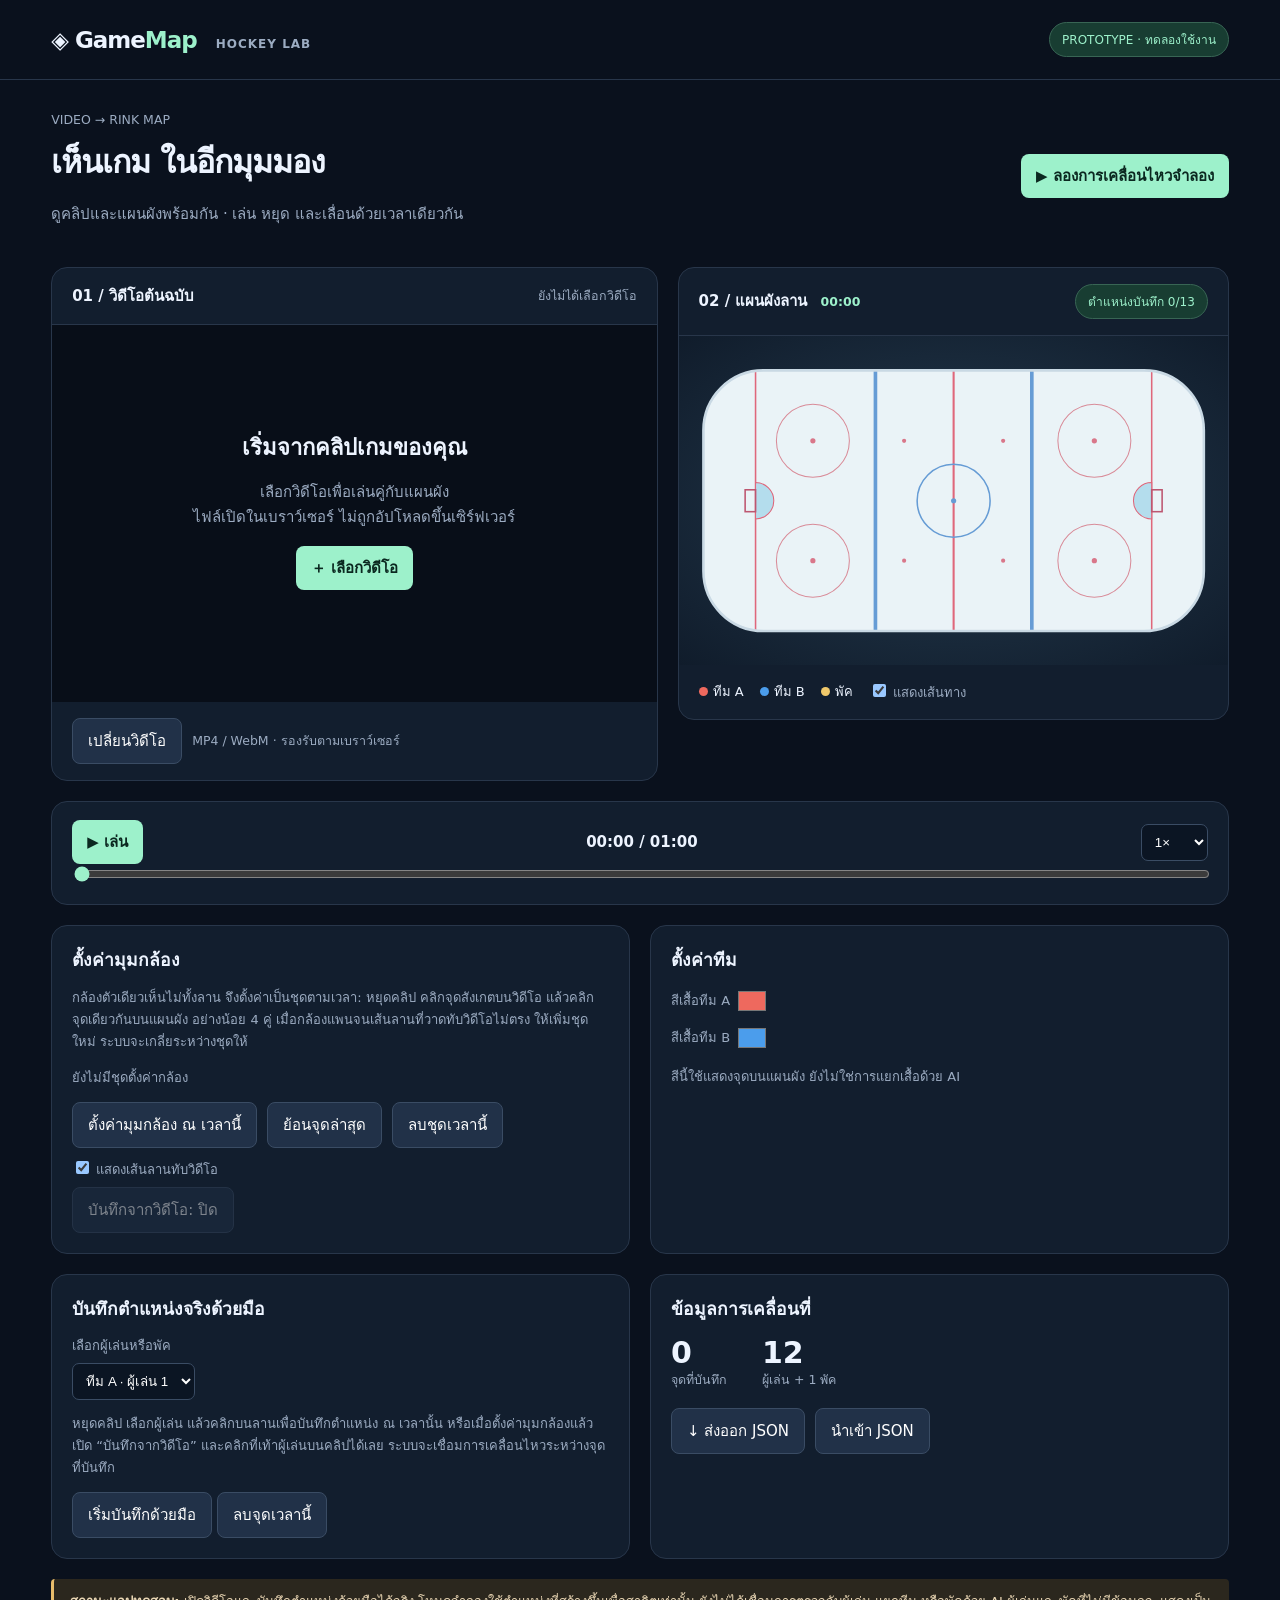
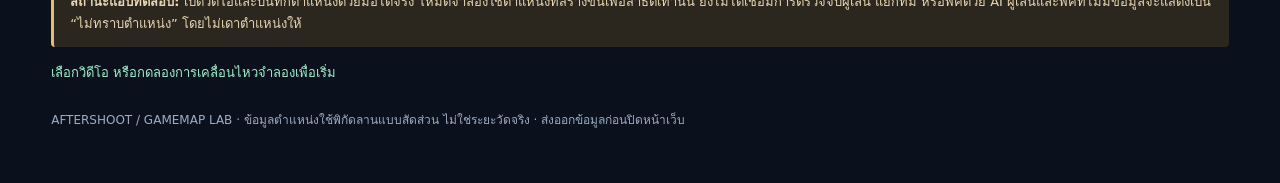
==== gamemap/index.html @ 193efa45 "GameMap: time-based camera calibration and tagging from video One camera never covers the whole rink" ====
<!doctype html>
<html lang="th"><meta charset="utf-8"><meta name="viewport" content="width=device-width,initial-scale=1"><title>GameMap · Hockey tracking lab</title>
<style>
:root{color-scheme:dark;--bg:#0a111d;--panel:#121e2e;--line:#28364a;--muted:#9cacc2;--accent:#9df1cb}*{box-sizing:border-box}body{margin:0;background:var(--bg);color:#edf4ff;font:15px system-ui,sans-serif}header{padding:22px 4%;border-bottom:1px solid var(--line);display:flex;justify-content:space-between;align-items:center}.brand{font-size:23px;font-weight:800;letter-spacing:-1px}.brand b{color:var(--accent)}small,.muted{color:var(--muted)}main{max-width:1550px;margin:auto;padding:30px 4%}h1{font-size:32px;letter-spacing:-1px;margin:8px 0}p{line-height:1.7}.intro{display:flex;justify-content:space-between;gap:24px;align-items:center;margin-bottom:24px}.pill{border:1px solid #386554;background:#183d32;color:var(--accent);padding:7px 12px;border-radius:30px;font-size:12px}.grid{display:grid;grid-template-columns:1.1fr 1fr;gap:20px}.card{background:var(--panel);border:1px solid var(--line);border-radius:16px;overflow:hidden}.head{padding:16px 20px;display:flex;justify-content:space-between;align-items:center;border-bottom:1px solid var(--line)}.stage{aspect-ratio:16/10;position:relative;display:flex;align-items:center;justify-content:center;background:#080e18}.empty{text-align:center;padding:30px}.empty strong{font-size:22px;display:block;margin-bottom:10px}video{width:100%;height:100%;object-fit:contain;display:none}button,.button{display:inline-block;background:#213148;border:1px solid #3a4c64;border-radius:8px;padding:10px 15px;color:white;font:inherit;cursor:pointer}button:hover,.button:hover{filter:brightness(1.15)}button.primary,.primary{background:var(--accent);color:#0b2820;border:0;font-weight:700}button:disabled{opacity:.45;cursor:not-allowed}.tools{padding:16px 20px;display:flex;gap:10px;flex-wrap:wrap;align-items:center}input[type=range]{width:100%;accent-color:var(--accent)}.transport{padding:18px 20px}.row{display:flex;align-items:center;gap:12px;justify-content:space-between}.rinkwrap{padding:24px 14px;background:radial-gradient(ellipse,#253c50,#101c2b)}svg{width:100%;display:block;touch-action:none}.dot{cursor:grab}.dot.selected{filter:drop-shadow(0 0 5px #fff)}.legend{display:flex;gap:16px;flex-wrap:wrap;font-size:13px}.legend i{display:inline-block;width:9px;height:9px;border-radius:50%;margin-right:5px}.lower{display:grid;grid-template-columns:1fr 1fr;gap:20px;margin-top:20px}.box{padding:20px}.box h3{margin:0 0 12px}label{display:block;color:var(--muted);font-size:13px;margin-bottom:7px}select,input[type=text],input[type=number]{background:#0b1523;border:1px solid #3a4c64;color:white;padding:9px;border-radius:7px;max-width:100%}input[type=color]{vertical-align:middle;width:36px;height:30px;border:0;background:none}.notice{padding:12px 16px;border-left:3px solid #e8bc6b;background:#2b271e;color:#e8d5b3;font-size:13px;line-height:1.7;margin-top:20px;border-radius:4px}#status{min-height:24px;color:var(--accent);margin-top:15px;font-size:13px}.metric{font-size:30px;font-weight:700}.meta{display:flex;gap:35px}.file{display:none}footer{padding:24px 0;color:var(--muted);font-size:12px}@media(max-width:950px){.grid,.lower{grid-template-columns:1fr}.intro{display:block}header{gap:15px}.stage{aspect-ratio:16/9}}

.video-clock{position:absolute;left:12px;top:12px;z-index:2;background:#07101dda;border:1px solid #43566c;padding:5px 10px;border-radius:7px;font-variant-numeric:tabular-nums;pointer-events:none;display:none}
#map-clock{font-variant-numeric:tabular-nums;margin-left:8px;color:#9df1cb}
#overlay{position:absolute;inset:0;width:100%;height:100%;z-index:1;pointer-events:none}#overlay.active{pointer-events:auto;cursor:crosshair}
.kf-list{display:flex;flex-wrap:wrap;gap:6px;font-size:13px;color:var(--muted)}.chip{padding:5px 10px;font-size:12px;border-radius:20px}.chip.on{border-color:var(--accent);color:var(--accent)}
.grid{align-items:start}.video-card{position:sticky;top:12px;z-index:5}
@media(max-width:950px){.video-card:has(video[style*="block"]){top:0;box-shadow:0 8px 24px #0009}.video-card:has(video[style*="block"]) .head{padding:8px 12px;font-size:12px}.video-card:has(video[style*="block"]) .tools{display:none}.video-card:has(video[style*="block"]) .stage{aspect-ratio:16/9;max-height:32vh}.video-card:has(video[style*="block"]) video{max-height:32vh}.video-card:has(video[style*="block"]) #filename{max-width:45%;overflow:hidden;text-overflow:ellipsis;white-space:nowrap}.video-card:has(video[style*="block"]){margin-bottom:0} }
</style>
<header><div class="brand">◈ Game<b>Map</b> <small style="font-size:12px;letter-spacing:1px;margin-left:12px">HOCKEY LAB</small></div><span class="pill">PROTOTYPE · ทดลองใช้งาน</span></header>
<main><div class="intro"><div><small>VIDEO → RINK MAP</small><h1>เห็นเกม ในอีกมุมมอง</h1><p class="muted">ดูคลิปและแผนผังพร้อมกัน · เล่น หยุด และเลื่อนด้วยเวลาเดียวกัน</p></div><button id="demo" class="primary">▶ ลองการเคลื่อนไหวจำลอง</button></div>
<div class="grid"><section class="card video-card"><div class="head"><strong>01 / วิดีโอต้นฉบับ</strong><small id="filename">ยังไม่ได้เลือกวิดีโอ</small></div><div class="stage"><span id="video-clock" class="video-clock">00:00</span><video id="video" playsinline controls></video><canvas id="overlay"></canvas><div class="empty" id="empty"><strong>เริ่มจากคลิปเกมของคุณ</strong><p class="muted">เลือกวิดีโอเพื่อเล่นคู่กับแผนผัง<br>ไฟล์เปิดในเบราว์เซอร์ ไม่ถูกอัปโหลดขึ้นเซิร์ฟเวอร์</p><label class="button primary" for="file">＋ เลือกวิดีโอ</label></div></div><div class="tools"><label class="button" for="file" style="margin:0;color:white">เปลี่ยนวิดีโอ</label><input class="file" type="file" id="file" accept="video/*"><small>MP4 / WebM · รองรับตามเบราว์เซอร์</small></div></section>
<section class="card"><div class="head"><strong>02 / แผนผังลาน <small id="map-clock">00:00</small></strong><span class="pill" id="mode">กำหนดตำแหน่งด้วยมือ</span></div><div class="rinkwrap"><svg id="rink" viewBox="0 0 1000 540" aria-label="แผนผังลานฮอกกี้"><defs><clipPath id="iceclip"><rect x="20" y="20" width="960" height="500" rx="115"/></clipPath></defs><g clip-path="url(#iceclip)"><rect x="20" y="20" width="960" height="500" fill="#eaf3f7"/><path d="M500 20V520" stroke="#df677b" stroke-width="4"/><path d="M350 20V520M650 20V520" stroke="#669cd5" stroke-width="7"/><path d="M120 20V520M880 20V520" stroke="#df677b" stroke-width="3"/><g fill="none" stroke="#d98c99" stroke-width="2"><circle cx="230" cy="155" r="70"/><circle cx="230" cy="385" r="70"/><circle cx="770" cy="155" r="70"/><circle cx="770" cy="385" r="70"/></g><circle cx="500" cy="270" r="70" fill="none" stroke="#669cd5" stroke-width="3"/><g fill="#d9778a"><circle cx="230" cy="155" r="5"/><circle cx="230" cy="385" r="5"/><circle cx="770" cy="155" r="5"/><circle cx="770" cy="385" r="5"/><circle cx="405" cy="155" r="4"/><circle cx="405" cy="385" r="4"/><circle cx="595" cy="155" r="4"/><circle cx="595" cy="385" r="4"/></g><circle cx="500" cy="270" r="5" fill="#669cd5"/><path d="M120 235A35 35 0 0 1 120 305ZM880 235A35 35 0 0 0 880 305Z" fill="#b4dded" stroke="#df677b" stroke-width="2"/><rect x="100" y="249" width="20" height="42" fill="none" stroke="#bd5670" stroke-width="3"/><rect x="880" y="249" width="20" height="42" fill="none" stroke="#bd5670" stroke-width="3"/><g id="trails"></g><g id="players"></g><g id="calibmarks"></g></g><rect x="20" y="20" width="960" height="500" rx="115" fill="none" stroke="#c9d9e4" stroke-width="5"/></svg></div>
<div class="tools legend"><span><i id="la" style="background:#ee695e"></i>ทีม A</span><span><i id="lb" style="background:#4b9dec"></i>ทีม B</span><span><i style="background:#f0c96b"></i>พัค</span><label style="margin:0"><input type="checkbox" id="trail" checked> แสดงเส้นทาง</label></div></section></div>
<section class="card transport" style="margin-top:20px"><div class="row"><button id="play" class="primary">▶ เล่น</button><strong id="clock">00:00 / 01:00</strong><select id="speed" aria-label="ความเร็ว"><option value="0.5">0.5×</option><option selected value="1">1×</option><option value="2">2×</option></select></div><input id="seek" aria-label="เลื่อนเวลา" type="range" min="0" max="60" value="0" step="0.05"></section>
<div class="lower"><section class="card box"><h3>ตั้งค่ามุมกล้อง</h3><p class="muted" style="font-size:13px">กล้องตัวเดียวเห็นไม่ทั้งลาน จึงตั้งค่าเป็นชุดตามเวลา: หยุดคลิป คลิกจุดสังเกตบนวิดีโอ แล้วคลิกจุดเดียวกันบนแผนผัง อย่างน้อย 4 คู่ เมื่อกล้องแพนจนเส้นลานที่วาดทับวิดีโอไม่ตรง ให้เพิ่มชุดใหม่ ระบบจะเกลี่ยระหว่างชุดให้</p><div id="kf-list" class="kf-list"></div><div class="tools" style="padding:14px 0 0"><button id="calib">ตั้งค่ามุมกล้อง ณ เวลานี้</button><button id="calib-undo">ย้อนจุดล่าสุด</button><button id="calib-del">ลบชุดเวลานี้</button></div><label style="margin-top:10px"><input type="checkbox" id="calib-lines" checked> แสดงเส้นลานทับวิดีโอ</label><button id="tag" disabled>บันทึกจากวิดีโอ: ปิด</button></section>
<section class="card box"><h3>ตั้งค่าทีม</h3><label>สีเสื้อทีม A <input id="ca" type="color" value="#ee695e"></label><label>สีเสื้อทีม B <input id="cb" type="color" value="#4b9dec"></label><p class="muted" style="font-size:13px">สีนี้ใช้แสดงจุดบนแผนผัง ยังไม่ใช่การแยกเสื้อด้วย AI</p></section>
<section class="card box"><h3>บันทึกตำแหน่งจริงด้วยมือ</h3><label>เลือกผู้เล่นหรือพัค</label><select id="entity" aria-label="เลือกผู้เล่น"></select><p class="muted" style="font-size:13px">หยุดคลิป เลือกผู้เล่น แล้วคลิกบนลานเพื่อบันทึกตำแหน่ง ณ เวลานั้น หรือเมื่อตั้งค่ามุมกล้องแล้ว เปิด “บันทึกจากวิดีโอ” และคลิกที่เท้าผู้เล่นบนคลิปได้เลย ระบบจะเชื่อมการเคลื่อนไหวระหว่างจุดที่บันทึก</p><button id="manual">เริ่มบันทึกด้วยมือ</button> <button id="remove">ลบจุดเวลานี้</button></section>
<section class="card box"><h3>ข้อมูลการเคลื่อนที่</h3><div class="meta"><div><div class="metric" id="count">0</div><small>จุดที่บันทึก</small></div><div><div class="metric">12</div><small>ผู้เล่น + 1 พัค</small></div></div><div class="tools" style="padding:18px 0 0"><button id="export">↓ ส่งออก JSON</button><label class="button" for="import" style="margin:0;color:white">นำเข้า JSON</label><input id="import" class="file" type="file" accept="application/json,.json"></div></section></div>
<div class="notice"><strong>สถานะแอปทดสอบ:</strong> เปิดวิดีโอและบันทึกตำแหน่งด้วยมือได้จริง โหมดจำลองใช้ตำแหน่งที่สร้างขึ้นเพื่อสาธิตเท่านั้น ยังไม่ได้เชื่อมการตรวจจับผู้เล่น แยกทีม หรือพัคด้วย AI ผู้เล่นและพัคที่ไม่มีข้อมูลจะแสดงเป็น “ไม่ทราบตำแหน่ง” โดยไม่เดาตำแหน่งให้</div><div id="status" role="status">เลือกวิดีโอ หรือกดลองการเคลื่อนไหวจำลองเพื่อเริ่ม</div><footer>AFTERSHOOT / GAMEMAP LAB · ข้อมูลตำแหน่งใช้พิกัดลานแบบสัดส่วน ไม่ใช่ระยะวัดจริง · ส่งออกข้อมูลก่อนปิดหน้าเว็บ</footer></main>
<script>
const $=id=>document.getElementById(id), NS='http://www.w3.org/2000/svg';let t=0,duration=60,playing=false,demo=false,url=null,last=performance.now(),data={};const ids=[...Array.from({length:6},(_,i)=>'A'+(i+1)),...Array.from({length:6},(_,i)=>'B'+(i+1)),'puck'];ids.forEach(id=>{let o=document.createElement('option');o.value=id;o.textContent=id==='puck'?'พัค':('ทีม '+id[0]+' · ผู้เล่น '+id.slice(1));$('entity').append(o)});
const say=s=>$('status').textContent=s, fmt=n=>`${Math.floor(n/60).toString().padStart(2,'0')}:${Math.floor(n%60).toString().padStart(2,'0')}`;
function pos(id,time){if(demo){let i=ids.indexOf(id),a=i<6,b=i===12;return{x:b?500+220*Math.sin(time*.5):160+(i%6)*125+50*Math.sin(time*.3+i),y:b?270+110*Math.cos(time*.7):a?175+70*Math.sin(time*.4+i):365+70*Math.cos(time*.4+i)}}let k=data[id]||[];if(!k.length||time<k[0].t||time>k[k.length-1].t+.1)return null;let next=k.findIndex(p=>p.t>time);if(next<0)return k[k.length-1];let a=k[next-1],b=k[next],f=(time-a.t)/(b.t-a.t);return{x:a.x+(b.x-a.x)*f,y:a.y+(b.y-a.y)*f}}
function svg(tag,attrs,parent){let e=document.createElementNS(NS,tag);Object.entries(attrs).forEach(([k,v])=>e.setAttribute(k,v));parent.append(e);return e}
function render(){$('players').replaceChildren();$('trails').replaceChildren();let known=0;ids.forEach(id=>{let p=pos(id,t);if(!p)return;known++;let color=id==='puck'?'#e9b733':$(id[0]==='A'?'ca':'cb').value;if($('trail').checked){let pts=[];for(let s=Math.max(0,t-3);s<=t;s+=.15){let q=pos(id,s);if(q)pts.push(q.x+','+q.y)}svg('polyline',{points:pts.join(' '),fill:'none',stroke:color,'stroke-width':3,opacity:.4},$('trails'))}let g=svg('g',{class:'dot'+($('entity').value===id?' selected':''),transform:`translate(${p.x} ${p.y})`},$('players'));svg('circle',{r:id==='puck'?9:15,fill:color,stroke:'white','stroke-width':2},g);if(id!=='puck'){let txt=svg('text',{'text-anchor':'middle',dy:5,fill:'white','font-size':13,'font-weight':700},g);txt.textContent=id.slice(1)}g.onclick=e=>{e.stopPropagation();$('entity').value=id;render()}});$('clock').textContent=fmt(t)+' / '+fmt(duration);$('video-clock').textContent=fmt(t);$('map-clock').textContent=fmt(t);$('seek').max=duration;$('seek').value=t;$('count').textContent=Object.values(data).reduce((n,k)=>n+k.length,0);$('mode').textContent=demo?'ข้อมูลจำลอง · ไม่ได้มาจากวิดีโอ':`ตำแหน่งบันทึก ${known}/13`; $('play').textContent=playing?'❚❚ หยุด':'▶ เล่น';$('la').style.background=$('ca').value;$('lb').style.background=$('cb').value;renderCalib()}
function pause(){playing=false;$('video').pause();render()}
$('file').onchange=()=>{let f=$('file').files[0];if(!f)return;if(Object.values(data).some(k=>k.length)&&!confirm('เปลี่ยนวิดีโอและล้างตำแหน่งเดิม? ส่งออกข้อมูลก่อนหากต้องการเก็บ'))return;pause();if(url)URL.revokeObjectURL(url);url=URL.createObjectURL(f);$('video').src=url;$('video').style.display='block';$('video-clock').style.display='block';$('empty').style.display='none';$('filename').textContent=f.name;demo=false;data={};kfs=[];pending=null;mode='none';t=0;say('เปิดวิดีโอแล้ว เลือกผู้เล่นและคลิกบนลานเพื่อบันทึกตำแหน่ง');render()};$('video').onloadedmetadata=()=>{duration=Number.isFinite($('video').duration)?$('video').duration:60;render()};$('video').onerror=()=>say('เบราว์เซอร์เปิดวิดีโอนี้ไม่ได้ กรุณาลอง MP4 แบบ H.264 หรือ WebM');$('video').onplay=()=>{playing=true;render()};$('video').onpause=()=>{playing=false;render()};$('video').onseeking=()=>{t=$('video').currentTime;render()};$('video').onseeked=()=>{t=$('video').currentTime;render()};$('video').onended=pause;$('video').ontimeupdate=()=>{t=$('video').currentTime;render()};
$('play').onclick=async()=>{if(playing){pause();return}if(t>=duration){t=0;if(url)$('video').currentTime=0}if(url){try{await $('video').play()}catch{say('กรุณาเปิดวิดีโอด้วยปุ่มเล่นบนวิดีโอ')}}else{playing=true;render()}};$('seek').oninput=()=>{t=+$('seek').value;if(url)$('video').currentTime=t;render()};$('speed').onchange=()=>$('video').playbackRate=+$('speed').value;
$('demo').onclick=()=>{if(Object.values(data).some(k=>k.length)&&!confirm('เปิดโหมดจำลอง? ข้อมูลที่บันทึกยังเก็บไว้ สามารถกลับด้วยปุ่มเริ่มบันทึกด้วยมือ'))return;pause();demo=true;mode='none';pending=null;t=0;duration=url?$('video').duration:60;playing=!url;say('โหมดจำลอง: จุดผู้เล่นและพัคไม่ได้ตรวจจับจากวิดีโอ');render()};$('manual').onclick=()=>{pause();demo=false;say('โหมดบันทึก: เลือกผู้เล่น หยุดคลิป แล้วคลิกตำแหน่งบนลาน');render()};function record(p){let id=$('entity').value;data[id]=(data[id]||[]).filter(k=>Math.abs(k.t-t)>.12);data[id].push({t:+t.toFixed(3),x:+p.x.toFixed(2),y:+p.y.toFixed(2)});data[id].sort((a,b)=>a.t-b.t);say(`บันทึก ${id} ที่ ${t.toFixed(2)} วินาทีแล้ว`);render()}
$('rink').onclick=e=>{let pt=$('rink').createSVGPoint();pt.x=e.clientX;pt.y=e.clientY;let p=pt.matrixTransform($('rink').getScreenCTM().inverse());if(p.x<20||p.x>980||p.y<20||p.y>520)return;if(mode==='calib'){calibMap(p);return}if(demo){say('กดเริ่มบันทึกด้วยมือก่อนแก้ตำแหน่ง');return}pause();record(p)};$('remove').onclick=()=>{if(demo){say('กรุณาออกจากโหมดจำลองก่อน');return}let id=$('entity').value,k=data[id]||[],n=k.length;data[id]=k.filter(p=>Math.abs(p.t-t)>.12);say(n===data[id].length?'ไม่มีจุดที่บันทึกใกล้เวลานี้':'ลบจุดแล้ว');render()};['trail','entity','ca','cb'].forEach(id=>$(id).onchange=render);
$('export').onclick=()=>{if(demo){say('ออกจากโหมดจำลองเพื่อส่งออกข้อมูลที่บันทึกจริง');return}let blob=new Blob([JSON.stringify({version:1,source:'manual',coordinateSystem:'rink-svg-1000x540',videoName:$('filename').textContent,duration,colors:{A:$('ca').value,B:$('cb').value},tracks:data,...(kfs.length?{calibration:{space:'video-normalized->rink-svg-1000x540',keyframes:kfs.map(k=>({t:k.t,pairs:k.pairs.map(({u,v,x,y})=>({u:+u.toFixed(5),v:+v.toFixed(5),x,y}))}))}}:{})},null,2)],{type:'application/json'}),u=URL.createObjectURL(blob),a=document.createElement('a');a.href=u;a.download='gamemap-tracks.json';a.click();setTimeout(()=>URL.revokeObjectURL(u),1000);say('ส่งออกข้อมูลแล้ว')};
$('import').onchange=async()=>{try{let d=JSON.parse(await $('import').files[0].text());if(d.version!==1||d.coordinateSystem!=='rink-svg-1000x540'||!d.tracks||typeof d.tracks!=='object'||Array.isArray(d.tracks)||!Number.isFinite(d.duration)||d.duration<=0)throw Error();let clean={};for(let [id,k]of Object.entries(d.tracks)){if(!ids.includes(id)||!Array.isArray(k)||k.length>100000)throw Error();clean[id]=k.map(p=>{if(![p.t,p.x,p.y].every(Number.isFinite)||p.t<0||p.t>d.duration||p.x<20||p.x>980||p.y<20||p.y>520)throw Error();return{t:p.t,x:p.x,y:p.y}}).sort((a,b)=>a.t-b.t);if(clean[id].some((p,i)=>i&&p.t===clean[id][i-1].t))throw Error()}let ck=[];if(d.calibration!=null){let K=d.calibration.keyframes;if(!Array.isArray(K)||K.length>5000)throw Error();ck=K.map(k=>{if(!Number.isFinite(k.t)||k.t<0||k.t>d.duration||!Array.isArray(k.pairs)||k.pairs.length>50)throw Error();return{t:k.t,H:null,pairs:k.pairs.map(q=>{if(![q.u,q.v,q.x,q.y].every(Number.isFinite)||q.u<0||q.u>1||q.v<0||q.v>1||q.x<20||q.x>980||q.y<20||q.y>520)throw Error();return{u:q.u,v:q.v,x:q.x,y:q.y}})}}).sort((a,b)=>a.t-b.t)}if(!confirm('นำเข้าข้อมูลและแทนที่ตำแหน่งที่บันทึกไว้?'))return;pause();data=clean;kfs=ck;kfs.forEach(refreshKf);pending=null;mode='none';demo=false;if(!url)duration=d.duration;t=0;if(url)$('video').currentTime=0;say('นำเข้าตำแหน่งแล้ว ตรวจสอบว่าใช้คู่กับวิดีโอที่ถูกต้อง');render()}catch{say('ไฟล์ไม่ถูกต้อง กรุณาใช้ JSON ที่ส่งออกจาก GameMap')}finally{$('import').value=''}};
// Camera calibration: one camera never sees the whole rink, so calibration is a set of keyframes in video time.
// Each keyframe holds ≥4 video↔rink point pairs → a homography (video 0..1 → rink svg); between keyframes the matrices are blended.
let mode='none',kfs=[],pending=null,kfKey='';
const marks=[[500,270],[230,155],[230,385],[770,155],[770,385],[405,155],[405,385],[595,155],[595,385],[350,20],[350,520],[650,20],[650,520],[500,20],[500,520],[120,21],[120,519],[880,21],[880,519],[120,270],[880,270]];
const ring=(cx,cy,r,n=48)=>Array.from({length:n+1},(_,i)=>[cx+r*Math.cos(i/n*2*Math.PI),cy+r*Math.sin(i/n*2*Math.PI)]), seg=(x1,y1,x2,y2,n=12)=>Array.from({length:n+1},(_,i)=>[x1+(x2-x1)*i/n,y1+(y2-y1)*i/n]), arc=(cx,cy,a)=>Array.from({length:13},(_,i)=>[cx+115*Math.cos((a+i*7.5)*Math.PI/180),cy+115*Math.sin((a+i*7.5)*Math.PI/180)]);
const rinkShapes=[[[...seg(135,20,865,20),...arc(865,135,-90),...seg(980,135,980,405),...arc(865,405,0),...seg(865,520,135,520),...arc(135,405,90),...seg(20,405,20,135),...arc(135,135,180)],'#ffffffd0'],[seg(500,20,500,520),'#ff5a6e'],[seg(350,20,350,520),'#5aa8ff'],[seg(650,20,650,520),'#5aa8ff'],[seg(120,21,120,519),'#ff5a6e'],[seg(880,21,880,519),'#ff5a6e'],[ring(500,270,70),'#5aa8ff'],...[[230,155],[230,385],[770,155],[770,385]].map(([x,y])=>[ring(x,y,70),'#ff5a6e'])];
function gauss(A,B){let n=B.length;for(let c=0;c<n;c++){let p=c;for(let r=c+1;r<n;r++)if(Math.abs(A[r][c])>Math.abs(A[p][c]))p=r;if(Math.abs(A[p][c])<1e-10)return null;[A[c],A[p]]=[A[p],A[c]];[B[c],B[p]]=[B[p],B[c]];for(let r=0;r<n;r++){if(r===c)continue;let f=A[r][c]/A[c][c];for(let k=c;k<n;k++)A[r][k]-=f*A[c][k];B[r]-=f*B[c]}}return B.map((b,i)=>b/A[i][i])}
function applyH(H,u,v){let w=H[6]*u+H[7]*v+H[8];return w>1e-9?{x:(H[0]*u+H[1]*v+H[2])/w,y:(H[3]*u+H[4]*v+H[5])/w}:null}
function solveH(P){if(P.length<4)return null;let A=Array.from({length:8},()=>Array(8).fill(0)),B=Array(8).fill(0);for(let {u,v,x,y} of P){let X=x/1000,Y=y/1000;for(let [r,b] of [[[u,v,1,0,0,0,-u*X,-v*X],X],[[0,0,0,u,v,1,-u*Y,-v*Y],Y]])for(let i=0;i<8;i++){B[i]+=r[i]*b;for(let j=0;j<8;j++)A[i][j]+=r[i]*r[j]}}let h=gauss(A,B);if(!h)return null;let H=[...h.slice(0,6).map(k=>k*1000),h[6],h[7],1];return P.every(q=>applyH(H,q.u,q.v))?H:null}
function invH(H){let [a,b,c,d,e,f,g,h,i]=H,A=e*i-f*h,B=f*g-d*i,C=d*h-e*g,det=a*A+b*B+c*C;if(Math.abs(det)<1e-12)return null;let r=[A,c*h-b*i,b*f-c*e,B,a*i-c*g,c*d-a*f,C,b*g-a*h,a*e-b*d].map(k=>k/det),m=applyH(H,.5,.5)||{x:500,y:270};return r[6]*m.x+r[7]*m.y+r[8]<0?r.map(k=>-k):r}
const kfAt=time=>kfs.find(k=>Math.abs(k.t-time)<.05), refreshKf=k=>k.H=solveH(k.pairs);
function activeH(time){let s=kfs.filter(k=>k.H);if(!s.length)return null;let i=s.findIndex(k=>k.t>time);if(i===0)return s[0].H;if(i<0)return s[s.length-1].H;let a=s[i-1],b=s[i],f=(time-a.t)/(b.t-a.t);return a.H.map((h,j)=>h+(b.H[j]-h)*f)}
function kErr(k){if(!k.H||k.pairs.length<5)return null;return k.pairs.reduce((s,q)=>{let p=applyH(k.H,q.u,q.v);return s+Math.hypot(p.x-q.x,p.y-q.y)},0)/k.pairs.length*200/960}
function snap(p){let b=p,d=22;for(let [x,y] of marks){let k=Math.hypot(x-p.x,y-p.y);if(k<d){d=k;b={x,y}}}return b}
function vbox(cw,ch){let v=$('video');if(!url||!v.videoWidth)return null;let s=Math.min(cw/v.videoWidth,ch/v.videoHeight),w=v.videoWidth*s,h=v.videoHeight*s;return{x:(cw-w)/2,y:(ch-h)/2,w,h}}
function calibMap(p){if(!pending){say('คลิกจุดบนวิดีโอก่อน แล้วค่อยคลิกจุดเดียวกันบนแผนผัง');return}let s=snap(p),k=kfAt(t);if(!k){k={t:+t.toFixed(3),pairs:[],H:null};kfs.push(k);kfs.sort((a,b)=>a.t-b.t)}k.pairs.push({...pending,x:s.x,y:s.y});pending=null;refreshKf(k);let n=k.pairs.length;say(n<4?`ชุดเวลา ${fmt(k.t)} · ${n} คู่ · ต้องการอีก ${4-n} คู่`:k.H?`ชุดเวลา ${fmt(k.t)} ใช้ได้แล้ว (${n} คู่) · เช็กว่าเส้นลานที่วาดทับตรงกับเส้นจริงบนวิดีโอ`:'จุดเรียงเป็นแนวเดียวกันเกินไป เลือกจุดที่กระจายทั่วภาพ');render()}
function dot(x,sx,sy,col,label,ring){x.beginPath();x.arc(sx,sy,9,0,7);x.fillStyle=col;x.fill();x.lineWidth=ring?3:2;x.strokeStyle='#fff';x.stroke();if(label!==''){x.fillStyle='#fff';x.font='700 11px system-ui';x.textAlign='center';x.textBaseline='middle';x.fillText(label,sx,sy+.5)}}
function drawOverlay(H){let c=$('overlay'),r=c.getBoundingClientRect(),d=devicePixelRatio||1,W=Math.round(r.width*d),Hp=Math.round(r.height*d);if(c.width!==W||c.height!==Hp){c.width=W;c.height=Hp}let x=c.getContext('2d');x.setTransform(d,0,0,d,0,0);x.clearRect(0,0,r.width,r.height);let g=vbox(r.width,r.height);if(!g)return;let px=(u,v)=>[g.x+u*g.w,g.y+v*g.h],Hi=H&&invH(H);x.save();x.beginPath();x.rect(g.x,g.y,g.w,g.h);x.clip();
 if(Hi&&$('calib-lines').checked){x.lineWidth=2;x.globalAlpha=.8;for(let [pts,col] of rinkShapes){x.strokeStyle=col;x.beginPath();let on=false;for(let [mx,my] of pts){let q=applyH(Hi,mx,my);if(!q||Math.abs(q.x-.5)>2||Math.abs(q.y-.5)>2){on=false;continue}let [sx,sy]=px(q.x,q.y);on?x.lineTo(sx,sy):x.moveTo(sx,sy);on=true}x.stroke()}x.globalAlpha=1}
 if(Hi&&!demo)ids.forEach(id=>{let p=pos(id,t),q=p&&applyH(Hi,p.x,p.y);if(q)dot(x,...px(q.x,q.y),id==='puck'?'#e9b733':$(id[0]==='A'?'ca':'cb').value,id==='puck'?'':id.slice(1),id===$('entity').value)});
 if(mode==='calib'){let k=kfAt(t);(k?k.pairs:[]).forEach((q,i)=>dot(x,...px(q.u,q.v),'#0b8f5f',i+1,false));if(pending)dot(x,...px(pending.u,pending.v),'#e8bc6b','?',true)}x.restore()}
function renderCalib(){let k=kfAt(t);$('calib').textContent=mode==='calib'?'✓ เสร็จสิ้นการตั้งค่า':'ตั้งค่ามุมกล้อง ณ เวลานี้';$('calib').className=mode==='calib'?'primary':'';$('tag').disabled=!kfs.some(q=>q.H);$('tag').textContent='บันทึกจากวิดีโอ: '+(mode==='tag'?'เปิด':'ปิด');$('tag').className=mode==='tag'?'primary':'';$('overlay').classList.toggle('active',mode!=='none'&&!!url);$('players').style.pointerEvents=mode==='calib'?'none':'';
 let g=$('calibmarks');g.replaceChildren();if(mode==='calib'){marks.forEach(([x,y])=>svg('circle',{cx:x,cy:y,r:9,fill:'none',stroke:'#0b8f5f','stroke-width':1.5,opacity:.55},g));(k?k.pairs:[]).forEach((q,i)=>{svg('circle',{cx:q.x,cy:q.y,r:11,fill:'#0b8f5f',stroke:'white','stroke-width':2},g);svg('text',{x:q.x,y:q.y+4,'text-anchor':'middle',fill:'white','font-size':12,'font-weight':700},g).textContent=i+1})}
 let key=mode+'|'+(k&&k.t)+'|'+kfs.map(q=>q.t+':'+q.pairs.length+':'+!!q.H).join(',');if(key!==kfKey){kfKey=key;$('kf-list').replaceChildren(...kfs.map(q=>{let b=document.createElement('button'),e=kErr(q);b.className='chip'+(q===k?' on':'');b.textContent=`${fmt(q.t)} · ${q.pairs.length} คู่ ${q.H?'✓':'…'}${e!=null?` · ±${e.toFixed(1)} ฟุต`:''}`;b.onclick=()=>{pause();t=q.t;if(url)$('video').currentTime=t;render()};return b}));if(!kfs.length)$('kf-list').textContent='ยังไม่มีชุดตั้งค่ากล้อง'}
 drawOverlay(activeH(t))}
$('overlay').onclick=e=>{let r=$('overlay').getBoundingClientRect(),g=vbox(r.width,r.height);if(!g)return;let u=(e.clientX-r.left-g.x)/g.w,v=(e.clientY-r.top-g.y)/g.h;if(u<0||u>1||v<0||v>1){say('คลิกภายในภาพวิดีโอ');return}pause();if(mode==='calib'){pending={u,v};say('ต่อไป คลิกจุดเดียวกันบนแผนผังลาน (ใกล้จุดสังเกตจะดูดเข้าให้อัตโนมัติ)');render();return}let H=activeH(t),p=H&&applyH(H,u,v);if(!p||p.x<20||p.x>980||p.y<20||p.y>520){say('จุดนี้อยู่นอกลานตามการตั้งค่ากล้องตอนนี้ ลองเพิ่มชุดตั้งค่าที่เวลานี้');return}record(p)};
$('calib').onclick=()=>{if(!url){say('เปิดวิดีโอก่อนตั้งค่ามุมกล้อง');return}if(mode==='calib'){mode='none';pending=null;say(kfs.some(k=>k.H)?'ตั้งค่ากล้องแล้ว เปิด “บันทึกจากวิดีโอ” แล้วคลิกที่เท้าผู้เล่นบนคลิปได้เลย':'ยังตั้งค่าไม่ครบ ต้องมีอย่างน้อย 4 คู่ในชุดเวลาเดียวกัน');render();return}pause();demo=false;mode='calib';say('คลิกจุดสังเกตบนวิดีโอ (จุดเฟซออฟ เส้นบลูไลน์ชนขอบลาน กลางประตู) แล้วคลิกจุดเดียวกันบนแผนผัง');render()};
$('calib-undo').onclick=()=>{if(pending)pending=null;else{let k=kfAt(t);if(!k){say('ไม่มีชุดตั้งค่าที่เวลานี้');return}k.pairs.pop();if(k.pairs.length)refreshKf(k);else kfs=kfs.filter(q=>q!==k)}if(!kfs.some(q=>q.H)&&mode==='tag')mode='none';render()};
$('calib-del').onclick=()=>{let k=kfAt(t);if(!k){say('ไม่มีชุดตั้งค่าที่เวลานี้ · กดเวลาในรายการเพื่อไปยังชุดนั้น');return}if(!confirm(`ลบชุดตั้งค่าเวลา ${fmt(k.t)}?`))return;kfs=kfs.filter(q=>q!==k);pending=null;if(!kfs.some(q=>q.H)&&mode==='tag')mode='none';render()};
$('tag').onclick=()=>{mode=mode==='tag'?'none':'tag';if(mode==='tag'){pause();demo=false;say('หยุดคลิป เลือกผู้เล่น แล้วคลิกที่เท้าของเขาบนวิดีโอ')}render()};
$('calib-lines').onchange=render;addEventListener('resize',render);
function tick(now){let dt=Math.min((now-last)/1000,.2);last=now;if(playing&&url){t=$('video').currentTime;render()}if(playing&&!url){t=Math.min(duration,t+dt*+$('speed').value);if(t>=duration)playing=false;render()}requestAnimationFrame(tick)}render();requestAnimationFrame(tick);
</script></html>
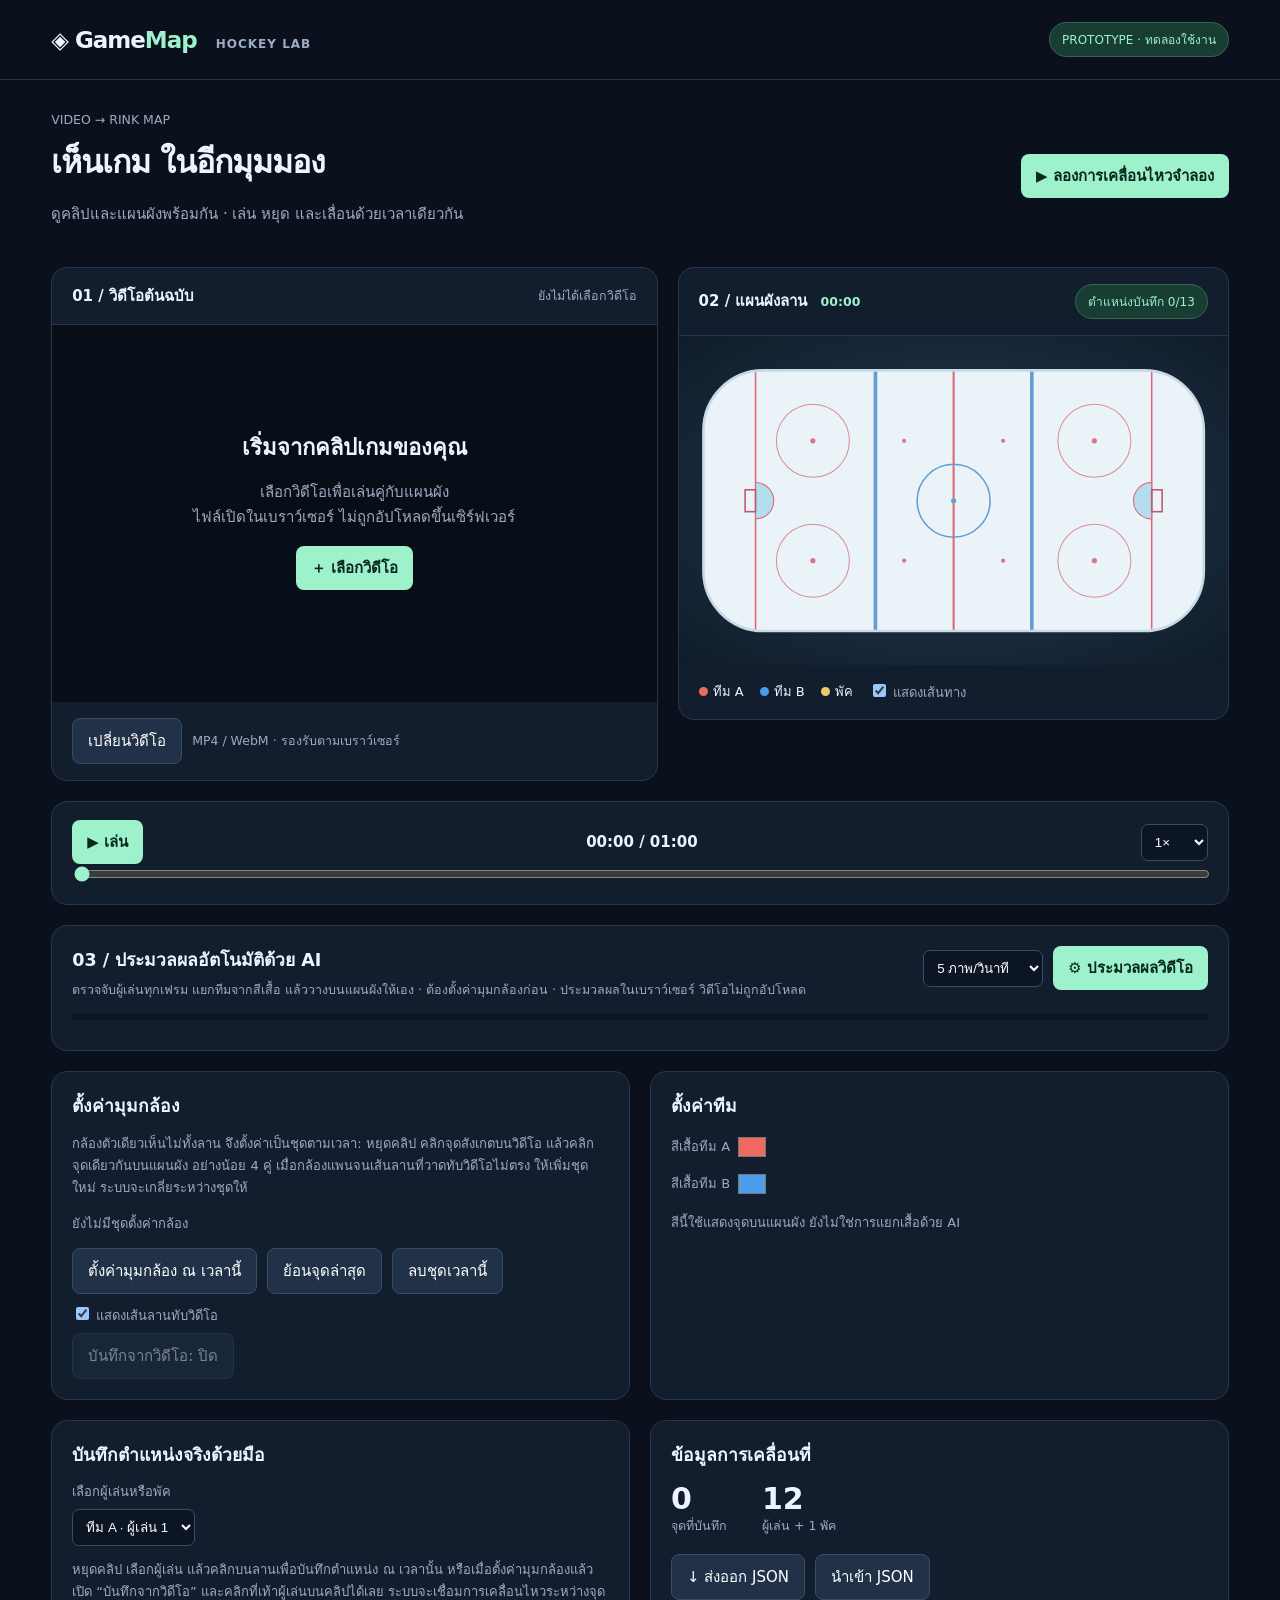
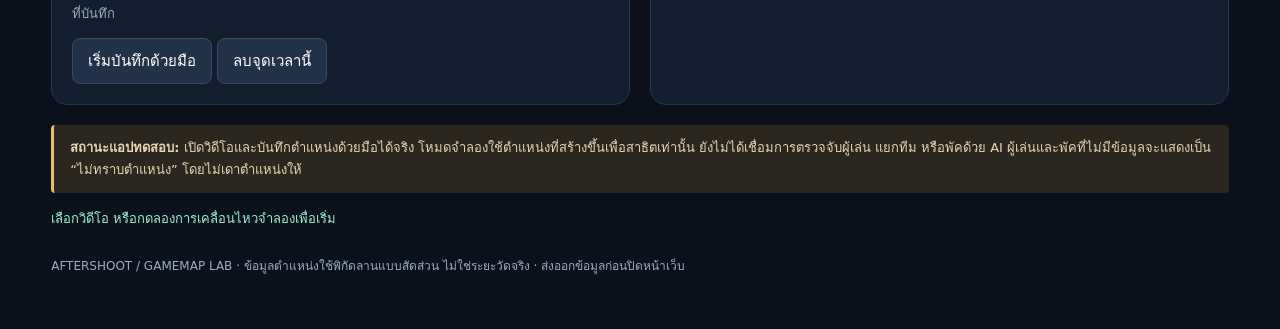
==== commit 42c99c5b: "GameMap: automatic player processing in the browser Detects people in every sampled frame with Media" ====
--- a/gamemap/index.html
+++ b/gamemap/index.html
@@ -6,6 +6,7 @@
 .video-clock{position:absolute;left:12px;top:12px;z-index:2;background:#07101dda;border:1px solid #43566c;padding:5px 10px;border-radius:7px;font-variant-numeric:tabular-nums;pointer-events:none;display:none}
 #map-clock{font-variant-numeric:tabular-nums;margin-left:8px;color:#9df1cb}
 #overlay{position:absolute;inset:0;width:100%;height:100%;z-index:1;pointer-events:none}#overlay.active{pointer-events:auto;cursor:crosshair}
+.aibar{height:6px;background:#0b1523;border-radius:4px;margin-top:14px;overflow:hidden}.aibar i{display:block;height:100%;width:0;background:var(--accent);transition:width .2s}
 .kf-list{display:flex;flex-wrap:wrap;gap:6px;font-size:13px;color:var(--muted)}.chip{padding:5px 10px;font-size:12px;border-radius:20px}.chip.on{border-color:var(--accent);color:var(--accent)}
 .grid{align-items:start}.video-card{position:sticky;top:12px;z-index:5}
 @media(max-width:950px){.video-card:has(video[style*="block"]){top:0;box-shadow:0 8px 24px #0009}.video-card:has(video[style*="block"]) .head{padding:8px 12px;font-size:12px}.video-card:has(video[style*="block"]) .tools{display:none}.video-card:has(video[style*="block"]) .stage{aspect-ratio:16/9;max-height:32vh}.video-card:has(video[style*="block"]) video{max-height:32vh}.video-card:has(video[style*="block"]) #filename{max-width:45%;overflow:hidden;text-overflow:ellipsis;white-space:nowrap}.video-card:has(video[style*="block"]){margin-bottom:0} }
@@ -16,6 +17,7 @@
 <section class="card"><div class="head"><strong>02 / แผนผังลาน <small id="map-clock">00:00</small></strong><span class="pill" id="mode">กำหนดตำแหน่งด้วยมือ</span></div><div class="rinkwrap"><svg id="rink" viewBox="0 0 1000 540" aria-label="แผนผังลานฮอกกี้"><defs><clipPath id="iceclip"><rect x="20" y="20" width="960" height="500" rx="115"/></clipPath></defs><g clip-path="url(#iceclip)"><rect x="20" y="20" width="960" height="500" fill="#eaf3f7"/><path d="M500 20V520" stroke="#df677b" stroke-width="4"/><path d="M350 20V520M650 20V520" stroke="#669cd5" stroke-width="7"/><path d="M120 20V520M880 20V520" stroke="#df677b" stroke-width="3"/><g fill="none" stroke="#d98c99" stroke-width="2"><circle cx="230" cy="155" r="70"/><circle cx="230" cy="385" r="70"/><circle cx="770" cy="155" r="70"/><circle cx="770" cy="385" r="70"/></g><circle cx="500" cy="270" r="70" fill="none" stroke="#669cd5" stroke-width="3"/><g fill="#d9778a"><circle cx="230" cy="155" r="5"/><circle cx="230" cy="385" r="5"/><circle cx="770" cy="155" r="5"/><circle cx="770" cy="385" r="5"/><circle cx="405" cy="155" r="4"/><circle cx="405" cy="385" r="4"/><circle cx="595" cy="155" r="4"/><circle cx="595" cy="385" r="4"/></g><circle cx="500" cy="270" r="5" fill="#669cd5"/><path d="M120 235A35 35 0 0 1 120 305ZM880 235A35 35 0 0 0 880 305Z" fill="#b4dded" stroke="#df677b" stroke-width="2"/><rect x="100" y="249" width="20" height="42" fill="none" stroke="#bd5670" stroke-width="3"/><rect x="880" y="249" width="20" height="42" fill="none" stroke="#bd5670" stroke-width="3"/><g id="trails"></g><g id="players"></g><g id="calibmarks"></g></g><rect x="20" y="20" width="960" height="500" rx="115" fill="none" stroke="#c9d9e4" stroke-width="5"/></svg></div>
 <div class="tools legend"><span><i id="la" style="background:#ee695e"></i>ทีม A</span><span><i id="lb" style="background:#4b9dec"></i>ทีม B</span><span><i style="background:#f0c96b"></i>พัค</span><label style="margin:0"><input type="checkbox" id="trail" checked> แสดงเส้นทาง</label></div></section></div>
 <section class="card transport" style="margin-top:20px"><div class="row"><button id="play" class="primary">▶ เล่น</button><strong id="clock">00:00 / 01:00</strong><select id="speed" aria-label="ความเร็ว"><option value="0.5">0.5×</option><option selected value="1">1×</option><option value="2">2×</option></select></div><input id="seek" aria-label="เลื่อนเวลา" type="range" min="0" max="60" value="0" step="0.05"></section>
+<section class="card box" style="margin-top:20px"><div class="row" style="flex-wrap:wrap;align-items:flex-start"><div style="flex:1;min-width:260px"><h3 style="margin:0 0 6px">03 / ประมวลผลอัตโนมัติด้วย AI</h3><small class="muted">ตรวจจับผู้เล่นทุกเฟรม แยกทีมจากสีเสื้อ แล้ววางบนแผนผังให้เอง · ต้องตั้งค่ามุมกล้องก่อน · ประมวลผลในเบราว์เซอร์ วิดีโอไม่ถูกอัปโหลด</small></div><div class="tools" style="padding:0"><select id="ai-fps" aria-label="ความถี่ในการประมวลผล"><option value="5" selected>5 ภาพ/วินาที</option><option value="10">10 ภาพ/วินาที</option></select><button id="ai-run" class="primary">⚙ ประมวลผลวิดีโอ</button></div></div><div class="aibar"><i id="ai-prog"></i></div><div id="ai-out" class="muted" style="font-size:13px;margin-top:10px"></div></section>
 <div class="lower"><section class="card box"><h3>ตั้งค่ามุมกล้อง</h3><p class="muted" style="font-size:13px">กล้องตัวเดียวเห็นไม่ทั้งลาน จึงตั้งค่าเป็นชุดตามเวลา: หยุดคลิป คลิกจุดสังเกตบนวิดีโอ แล้วคลิกจุดเดียวกันบนแผนผัง อย่างน้อย 4 คู่ เมื่อกล้องแพนจนเส้นลานที่วาดทับวิดีโอไม่ตรง ให้เพิ่มชุดใหม่ ระบบจะเกลี่ยระหว่างชุดให้</p><div id="kf-list" class="kf-list"></div><div class="tools" style="padding:14px 0 0"><button id="calib">ตั้งค่ามุมกล้อง ณ เวลานี้</button><button id="calib-undo">ย้อนจุดล่าสุด</button><button id="calib-del">ลบชุดเวลานี้</button></div><label style="margin-top:10px"><input type="checkbox" id="calib-lines" checked> แสดงเส้นลานทับวิดีโอ</label><button id="tag" disabled>บันทึกจากวิดีโอ: ปิด</button></section>
 <section class="card box"><h3>ตั้งค่าทีม</h3><label>สีเสื้อทีม A <input id="ca" type="color" value="#ee695e"></label><label>สีเสื้อทีม B <input id="cb" type="color" value="#4b9dec"></label><p class="muted" style="font-size:13px">สีนี้ใช้แสดงจุดบนแผนผัง ยังไม่ใช่การแยกเสื้อด้วย AI</p></section>
 <section class="card box"><h3>บันทึกตำแหน่งจริงด้วยมือ</h3><label>เลือกผู้เล่นหรือพัค</label><select id="entity" aria-label="เลือกผู้เล่น"></select><p class="muted" style="font-size:13px">หยุดคลิป เลือกผู้เล่น แล้วคลิกบนลานเพื่อบันทึกตำแหน่ง ณ เวลานั้น หรือเมื่อตั้งค่ามุมกล้องแล้ว เปิด “บันทึกจากวิดีโอ” และคลิกที่เท้าผู้เล่นบนคลิปได้เลย ระบบจะเชื่อมการเคลื่อนไหวระหว่างจุดที่บันทึก</p><button id="manual">เริ่มบันทึกด้วยมือ</button> <button id="remove">ลบจุดเวลานี้</button></section>
@@ -24,7 +26,7 @@
 <script>
 const $=id=>document.getElementById(id), NS='http://www.w3.org/2000/svg';let t=0,duration=60,playing=false,demo=false,url=null,last=performance.now(),data={};const ids=[...Array.from({length:6},(_,i)=>'A'+(i+1)),...Array.from({length:6},(_,i)=>'B'+(i+1)),'puck'];ids.forEach(id=>{let o=document.createElement('option');o.value=id;o.textContent=id==='puck'?'พัค':('ทีม '+id[0]+' · ผู้เล่น '+id.slice(1));$('entity').append(o)});
 const say=s=>$('status').textContent=s, fmt=n=>`${Math.floor(n/60).toString().padStart(2,'0')}:${Math.floor(n%60).toString().padStart(2,'0')}`;
-function pos(id,time){if(demo){let i=ids.indexOf(id),a=i<6,b=i===12;return{x:b?500+220*Math.sin(time*.5):160+(i%6)*125+50*Math.sin(time*.3+i),y:b?270+110*Math.cos(time*.7):a?175+70*Math.sin(time*.4+i):365+70*Math.cos(time*.4+i)}}let k=data[id]||[];if(!k.length||time<k[0].t||time>k[k.length-1].t+.1)return null;let next=k.findIndex(p=>p.t>time);if(next<0)return k[k.length-1];let a=k[next-1],b=k[next],f=(time-a.t)/(b.t-a.t);return{x:a.x+(b.x-a.x)*f,y:a.y+(b.y-a.y)*f}}
+function pos(id,time){if(demo){let i=ids.indexOf(id),a=i<6,b=i===12;return{x:b?500+220*Math.sin(time*.5):160+(i%6)*125+50*Math.sin(time*.3+i),y:b?270+110*Math.cos(time*.7):a?175+70*Math.sin(time*.4+i):365+70*Math.cos(time*.4+i)}}let k=data[id]||[];if(!k.length||time<k[0].t||time>k[k.length-1].t+.1)return null;let next=k.findIndex(p=>p.t>time);if(next<0)return k[k.length-1];let a=k[next-1],b=k[next],f=(time-a.t)/(b.t-a.t);if(b.cut)return null;return{x:a.x+(b.x-a.x)*f,y:a.y+(b.y-a.y)*f}}
 function svg(tag,attrs,parent){let e=document.createElementNS(NS,tag);Object.entries(attrs).forEach(([k,v])=>e.setAttribute(k,v));parent.append(e);return e}
 function render(){$('players').replaceChildren();$('trails').replaceChildren();let known=0;ids.forEach(id=>{let p=pos(id,t);if(!p)return;known++;let color=id==='puck'?'#e9b733':$(id[0]==='A'?'ca':'cb').value;if($('trail').checked){let pts=[];for(let s=Math.max(0,t-3);s<=t;s+=.15){let q=pos(id,s);if(q)pts.push(q.x+','+q.y)}svg('polyline',{points:pts.join(' '),fill:'none',stroke:color,'stroke-width':3,opacity:.4},$('trails'))}let g=svg('g',{class:'dot'+($('entity').value===id?' selected':''),transform:`translate(${p.x} ${p.y})`},$('players'));svg('circle',{r:id==='puck'?9:15,fill:color,stroke:'white','stroke-width':2},g);if(id!=='puck'){let txt=svg('text',{'text-anchor':'middle',dy:5,fill:'white','font-size':13,'font-weight':700},g);txt.textContent=id.slice(1)}g.onclick=e=>{e.stopPropagation();$('entity').value=id;render()}});$('clock').textContent=fmt(t)+' / '+fmt(duration);$('video-clock').textContent=fmt(t);$('map-clock').textContent=fmt(t);$('seek').max=duration;$('seek').value=t;$('count').textContent=Object.values(data).reduce((n,k)=>n+k.length,0);$('mode').textContent=demo?'ข้อมูลจำลอง · ไม่ได้มาจากวิดีโอ':`ตำแหน่งบันทึก ${known}/13`; $('play').textContent=playing?'❚❚ หยุด':'▶ เล่น';$('la').style.background=$('ca').value;$('lb').style.background=$('cb').value;renderCalib()}
 function pause(){playing=false;$('video').pause();render()}
@@ -33,7 +35,7 @@
 $('demo').onclick=()=>{if(Object.values(data).some(k=>k.length)&&!confirm('เปิดโหมดจำลอง? ข้อมูลที่บันทึกยังเก็บไว้ สามารถกลับด้วยปุ่มเริ่มบันทึกด้วยมือ'))return;pause();demo=true;mode='none';pending=null;t=0;duration=url?$('video').duration:60;playing=!url;say('โหมดจำลอง: จุดผู้เล่นและพัคไม่ได้ตรวจจับจากวิดีโอ');render()};$('manual').onclick=()=>{pause();demo=false;say('โหมดบันทึก: เลือกผู้เล่น หยุดคลิป แล้วคลิกตำแหน่งบนลาน');render()};function record(p){let id=$('entity').value;data[id]=(data[id]||[]).filter(k=>Math.abs(k.t-t)>.12);data[id].push({t:+t.toFixed(3),x:+p.x.toFixed(2),y:+p.y.toFixed(2)});data[id].sort((a,b)=>a.t-b.t);say(`บันทึก ${id} ที่ ${t.toFixed(2)} วินาทีแล้ว`);render()}
 $('rink').onclick=e=>{let pt=$('rink').createSVGPoint();pt.x=e.clientX;pt.y=e.clientY;let p=pt.matrixTransform($('rink').getScreenCTM().inverse());if(p.x<20||p.x>980||p.y<20||p.y>520)return;if(mode==='calib'){calibMap(p);return}if(demo){say('กดเริ่มบันทึกด้วยมือก่อนแก้ตำแหน่ง');return}pause();record(p)};$('remove').onclick=()=>{if(demo){say('กรุณาออกจากโหมดจำลองก่อน');return}let id=$('entity').value,k=data[id]||[],n=k.length;data[id]=k.filter(p=>Math.abs(p.t-t)>.12);say(n===data[id].length?'ไม่มีจุดที่บันทึกใกล้เวลานี้':'ลบจุดแล้ว');render()};['trail','entity','ca','cb'].forEach(id=>$(id).onchange=render);
 $('export').onclick=()=>{if(demo){say('ออกจากโหมดจำลองเพื่อส่งออกข้อมูลที่บันทึกจริง');return}let blob=new Blob([JSON.stringify({version:1,source:'manual',coordinateSystem:'rink-svg-1000x540',videoName:$('filename').textContent,duration,colors:{A:$('ca').value,B:$('cb').value},tracks:data,...(kfs.length?{calibration:{space:'video-normalized->rink-svg-1000x540',keyframes:kfs.map(k=>({t:k.t,pairs:k.pairs.map(({u,v,x,y})=>({u:+u.toFixed(5),v:+v.toFixed(5),x,y}))}))}}:{})},null,2)],{type:'application/json'}),u=URL.createObjectURL(blob),a=document.createElement('a');a.href=u;a.download='gamemap-tracks.json';a.click();setTimeout(()=>URL.revokeObjectURL(u),1000);say('ส่งออกข้อมูลแล้ว')};
-$('import').onchange=async()=>{try{let d=JSON.parse(await $('import').files[0].text());if(d.version!==1||d.coordinateSystem!=='rink-svg-1000x540'||!d.tracks||typeof d.tracks!=='object'||Array.isArray(d.tracks)||!Number.isFinite(d.duration)||d.duration<=0)throw Error();let clean={};for(let [id,k]of Object.entries(d.tracks)){if(!ids.includes(id)||!Array.isArray(k)||k.length>100000)throw Error();clean[id]=k.map(p=>{if(![p.t,p.x,p.y].every(Number.isFinite)||p.t<0||p.t>d.duration||p.x<20||p.x>980||p.y<20||p.y>520)throw Error();return{t:p.t,x:p.x,y:p.y}}).sort((a,b)=>a.t-b.t);if(clean[id].some((p,i)=>i&&p.t===clean[id][i-1].t))throw Error()}let ck=[];if(d.calibration!=null){let K=d.calibration.keyframes;if(!Array.isArray(K)||K.length>5000)throw Error();ck=K.map(k=>{if(!Number.isFinite(k.t)||k.t<0||k.t>d.duration||!Array.isArray(k.pairs)||k.pairs.length>50)throw Error();return{t:k.t,H:null,pairs:k.pairs.map(q=>{if(![q.u,q.v,q.x,q.y].every(Number.isFinite)||q.u<0||q.u>1||q.v<0||q.v>1||q.x<20||q.x>980||q.y<20||q.y>520)throw Error();return{u:q.u,v:q.v,x:q.x,y:q.y}})}}).sort((a,b)=>a.t-b.t)}if(!confirm('นำเข้าข้อมูลและแทนที่ตำแหน่งที่บันทึกไว้?'))return;pause();data=clean;kfs=ck;kfs.forEach(refreshKf);pending=null;mode='none';demo=false;if(!url)duration=d.duration;t=0;if(url)$('video').currentTime=0;say('นำเข้าตำแหน่งแล้ว ตรวจสอบว่าใช้คู่กับวิดีโอที่ถูกต้อง');render()}catch{say('ไฟล์ไม่ถูกต้อง กรุณาใช้ JSON ที่ส่งออกจาก GameMap')}finally{$('import').value=''}};
+$('import').onchange=async()=>{try{let d=JSON.parse(await $('import').files[0].text());if(d.version!==1||d.coordinateSystem!=='rink-svg-1000x540'||!d.tracks||typeof d.tracks!=='object'||Array.isArray(d.tracks)||!Number.isFinite(d.duration)||d.duration<=0)throw Error();let clean={};for(let [id,k]of Object.entries(d.tracks)){if(!ids.includes(id)||!Array.isArray(k)||k.length>100000)throw Error();clean[id]=k.map(p=>{if(![p.t,p.x,p.y].every(Number.isFinite)||p.t<0||p.t>d.duration||p.x<20||p.x>980||p.y<20||p.y>520)throw Error();return{t:p.t,x:p.x,y:p.y,...(p.cut===true?{cut:true}:{})}}).sort((a,b)=>a.t-b.t);if(clean[id].some((p,i)=>i&&p.t===clean[id][i-1].t))throw Error()}let ck=[];if(d.calibration!=null){let K=d.calibration.keyframes;if(!Array.isArray(K)||K.length>5000)throw Error();ck=K.map(k=>{if(!Number.isFinite(k.t)||k.t<0||k.t>d.duration||!Array.isArray(k.pairs)||k.pairs.length>50)throw Error();return{t:k.t,H:null,pairs:k.pairs.map(q=>{if(![q.u,q.v,q.x,q.y].every(Number.isFinite)||q.u<0||q.u>1||q.v<0||q.v>1||q.x<20||q.x>980||q.y<20||q.y>520)throw Error();return{u:q.u,v:q.v,x:q.x,y:q.y}})}}).sort((a,b)=>a.t-b.t)}if(!confirm('นำเข้าข้อมูลและแทนที่ตำแหน่งที่บันทึกไว้?'))return;pause();data=clean;kfs=ck;kfs.forEach(refreshKf);pending=null;mode='none';demo=false;if(!url)duration=d.duration;t=0;if(url)$('video').currentTime=0;say('นำเข้าตำแหน่งแล้ว ตรวจสอบว่าใช้คู่กับวิดีโอที่ถูกต้อง');render()}catch{say('ไฟล์ไม่ถูกต้อง กรุณาใช้ JSON ที่ส่งออกจาก GameMap')}finally{$('import').value=''}};
 // Camera calibration: one camera never sees the whole rink, so calibration is a set of keyframes in video time.
 // Each keyframe holds ≥4 video↔rink point pairs → a homography (video 0..1 → rink svg); between keyframes the matrices are blended.
 let mode='none',kfs=[],pending=null,kfKey='';
@@ -65,5 +67,59 @@
 $('calib-del').onclick=()=>{let k=kfAt(t);if(!k){say('ไม่มีชุดตั้งค่าที่เวลานี้ · กดเวลาในรายการเพื่อไปยังชุดนั้น');return}if(!confirm(`ลบชุดตั้งค่าเวลา ${fmt(k.t)}?`))return;kfs=kfs.filter(q=>q!==k);pending=null;if(!kfs.some(q=>q.H)&&mode==='tag')mode='none';render()};
 $('tag').onclick=()=>{mode=mode==='tag'?'none':'tag';if(mode==='tag'){pause();demo=false;say('หยุดคลิป เลือกผู้เล่น แล้วคลิกที่เท้าของเขาบนวิดีโอ')}render()};
 $('calib-lines').onchange=render;addEventListener('resize',render);
+// Auto-processing: detect people per sampled frame (MediaPipe EfficientDet-Lite2, Apache-2.0) in tiles over the calibrated ice,
+// keep those whose feet map onto the rink, split teams by jersey colour, link detections into tracks and write them as A1..A6 / B1..B6.
+const MP='https://cdn.jsdelivr.net/npm/@mediapipe/tasks-vision@0.10.14',MODEL='https://storage.googleapis.com/mediapipe-models/object_detector/efficientdet_lite2/float32/latest/efficientdet_lite2.tflite';
+let detector=null,aiBusy=false,aiCancel=false;
+async function getDetector(){if(detector)return detector;const mp=await import(MP+'/vision_bundle.mjs'),fs=await mp.FilesetResolver.forVisionTasks(MP+'/wasm'),mk=delegate=>mp.ObjectDetector.createFromOptions(fs,{baseOptions:{modelAssetPath:MODEL,delegate},runningMode:'IMAGE',scoreThreshold:.25,categoryAllowlist:['person'],maxResults:60});try{detector=await mk('GPU')}catch{detector=await mk('CPU')}return detector}
+// on-ice test with a margin (absorbs calibration error; spectators behind the boards map much further out), snapping the point onto the ice
+function onIce(p,margin=30){const cx=Math.min(Math.max(p.x,135),865),cy=Math.min(Math.max(p.y,135),405),dx=p.x-cx,dy=p.y-cy,d=Math.hypot(dx,dy);if(d>115+margin)return null;return d<=112?p:{x:cx+dx/d*112,y:cy+dy/d*112}}
+function iceRoi(H,W,Hh){const Hi=invH(H);let x0=W,y0=Hh,x1=0,y1=0;if(Hi)for(const [mx,my] of rinkShapes[0][0]){const q=applyH(Hi,mx,my);if(!q)continue;const px=Math.min(Math.max(q.x*W,0),W),py=Math.min(Math.max(q.y*Hh,0),Hh);x0=Math.min(x0,px);x1=Math.max(x1,px);y0=Math.min(y0,py);y1=Math.max(y1,py)}if(x1-x0<50||y1-y0<50)return{x:0,y:0,w:W,h:Hh};const top=Math.max(0,y0-.1*Hh);return{x:Math.round(x0),y:Math.round(top),w:Math.round(x1-x0),h:Math.round(Math.min(Hh,y1+10)-top)}}
+function detectTiles(det,src,roi){const S=Math.max(200,Math.min(420,roi.h)),tw=Math.round(S*1.3),th=Math.min(roi.h,S),out=[],c=detectTiles.c||(detectTiles.c=document.createElement('canvas'));
+ for(let y=roi.y;;y+=Math.round(th*.7)){const h=Math.min(th,roi.y+roi.h-y);for(let x=roi.x;;x+=Math.round(tw*.7)){const w=Math.min(tw,roi.x+roi.w-x);if(w>=40&&h>=40){c.width=w;c.height=h;c.getContext('2d').drawImage(src,x,y,w,h,0,0,w,h);for(const d of det.detect(c).detections){const b=d.boundingBox;out.push({x:b.originX+x,y:b.originY+y,w:b.width,h:b.height,s:d.categories[0].score})}}if(x+w>=roi.x+roi.w)break}if(y+h>=roi.y+roi.h)break}
+ out.sort((a,b)=>b.s-a.s);const keep=[],ov=(a,b)=>Math.max(0,Math.min(a.x+a.w,b.x+b.w)-Math.max(a.x,b.x))*Math.max(0,Math.min(a.y+a.h,b.y+b.h)-Math.max(a.y,b.y))/Math.min(a.w*a.h,b.w*b.h);for(const b of out)if(!keep.some(k=>ov(k,b)>.5))keep.push(b);return keep}
+// Jersey descriptor from the torso: share of colourful pixels and their mean hue (weighted ×3 — the strongest team cue), plus brightness and dark share
+function jersey(cx,b){const x=Math.round(b.x+b.w*.2),y=Math.round(b.y+b.h*.15),w=Math.max(2,Math.round(b.w*.6)),h=Math.max(2,Math.round(b.h*.4)),d=cx.getImageData(x,y,w,h).data;let n=0,cf=0,hx=0,hy=0,L=0,dark=0,R=0,G=0,B=0;
+ for(let i=0;i<d.length;i+=4){const r=d[i],g=d[i+1],bl=d[i+2],mx=Math.max(r,g,bl),mn=Math.min(r,g,bl),l=(r+g+bl)/3;n++;L+=l;R+=r;G+=g;B+=bl;if(l<70)dark++;if(mx-mn>40){cf++;const hh=mx===r?((g-bl)/(mx-mn)+6)%6:mx===g?(bl-r)/(mx-mn)+2:(r-g)/(mx-mn)+4;hx+=Math.cos(hh*Math.PI/3);hy+=Math.sin(hh*Math.PI/3)}}
+ return{rgb:[R/n,G/n,B/n],v:[3*cf/n,3*hx/n,3*hy/n,L/n/255,dark/n]}}
+function kmeans(Z,k){const dist=(a,b)=>a.reduce((s,v,j)=>s+(v-b[j])**2,0);
+ let C=[Z[0]];while(C.length<k)C.push(Z.reduce((best,z)=>{const m=Math.min(...C.map(c=>dist(c,z)));return m>best[0]?[m,z]:best},[-1,null])[1]);let L=[];
+ for(let it=0;it<25;it++){L=Z.map(z=>{let bi=0;C.forEach((c,i)=>{if(dist(c,z)<dist(C[bi],z))bi=i});return bi});C=C.map((c,i)=>{const m=Z.filter((_,n)=>L[n]===i);return m.length?c.map((_,j)=>m.reduce((s,z)=>s+z[j],0)/m.length):c})}return L}
+const smooth=P=>P.map((p,i)=>{const a=P[Math.max(0,i-1)],b=P[Math.min(P.length-1,i+1)];return{t:+p.t.toFixed(3),x:+((a.x+p.x+b.x)/3).toFixed(2),y:+((a.y+p.y+b.y)/3).toFixed(2)}});
+function buildTracks(frames,step){if(frames.reduce((n,fr)=>n+fr.dets.length,0)<5)throw Error('ตรวจพบผู้เล่นบนลานน้อยเกินไป ลองตรวจการตั้งค่ามุมกล้อง');
+ // 1) link detections over time by rink distance (greedy nearest, gated by how far a skater can move since it was last seen)
+ let tracks=[],live=[];
+ for(const fr of frames){const ds=fr.dets,pairs=[],ut=new Set,ud=new Set;live=live.filter(tr=>fr.t-tr.at(-1).t<=1.5);
+  live.forEach((tr,i)=>ds.forEach((d,j)=>{const l=tr.at(-1),dist=Math.hypot(l.x-d.p.x,l.y-d.p.y);if(dist<30+300*(fr.t-l.t))pairs.push([dist,i,j])}));pairs.sort((a,b)=>a[0]-b[0]);
+  for(const [,i,j] of pairs){if(ut.has(i)||ud.has(j))continue;ut.add(i);ud.add(j);live[i].push({t:fr.t,x:ds[j].p.x,y:ds[j].p.y,f:ds[j].f})}
+  ds.forEach((d,j)=>{if(!ud.has(j)){const tr=[{t:fr.t,x:d.p.x,y:d.p.y,f:d.f}];tracks.push(tr);live.push(tr)}})}
+ tracks=tracks.filter(tr=>tr.length>=3);if(tracks.length<2)throw Error('ติดตามผู้เล่นได้น้อยเกินไป ลองเพิ่มความถี่เป็น 10 ภาพ/วินาที');
+ // 2) jersey colour averaged over each whole track, then grouped: two teams + officials, unless the smallest group is too big to be officials
+ const avg=(tr,key)=>tr[0].f[key].map((_,j)=>tr.reduce((s,p)=>s+p.f[key][j],0)/tr.length),X=tracks.map(tr=>avg(tr,'v')),len=tracks.map(tr=>tr.length),total=len.reduce((a,b)=>a+b,0);
+ const L3=tracks.length>=3?kmeans(X,3):null,w3=[0,1,2].map(i=>L3?len.reduce((s,n,k)=>s+(L3[k]===i?n:0),0):0),ord=[0,1,2].sort((a,b)=>w3[b]-w3[a]),use3=L3&&w3[ord[2]]<.2*total,L=use3?L3:kmeans(X,2),teams=use3?[ord[0],ord[1]]:[0,1];
+ tracks.forEach((tr,k)=>tr.team=teams.indexOf(L[k]));
+ const mean=ti=>{const s=[0,0,0];let n=0;tracks.forEach(tr=>{if(tr.team===ti){avg(tr,'rgb').forEach((c,j)=>s[j]+=c*tr.length);n+=tr.length}});return s.map(c=>c/Math.max(n,1))},sat=c=>Math.max(...c)-Math.min(...c),m=[mean(0),mean(1)];
+ if(sat(m[1])>sat(m[0])){tracks.forEach(tr=>{if(tr.team>=0)tr.team=1-tr.team});m.reverse()}
+ // 3) tracks fill six slots per team; a free slot whose last point is nearest (in place and time) is reused, so a re-found skater
+ //    usually keeps their number; the join is marked as a cut so playback doesn't draw a jump
+ const out={},counts=[0,0],slots=[Array(6).fill(null),Array(6).fill(null)];let others=0;
+ for(const tr of tracks.sort((a,b)=>a[0].t-b[0].t)){const ti=tr.team;if(ti<0){others++;continue}const f=tr[0],cost=e=>e===null?150:e.t>=f.t?Infinity:Math.hypot(e.x-f.x,e.y-f.y)+100*(f.t-e.t);
+  let s=-1;slots[ti].forEach((e,i)=>{if(cost(e)<Infinity&&(s<0||cost(e)<cost(slots[ti][s])))s=i});if(s<0)continue;
+  const id='AB'[ti]+(s+1),pts=smooth(tr);if(out[id])pts[0].cut=true;out[id]=[...(out[id]||[]),...pts];slots[ti][s]=tr.at(-1);counts[ti]++}
+ return{data:out,colors:m,counts,others}}
+const hex=c=>'#'+c.map(v=>Math.round(Math.max(0,Math.min(255,v))).toString(16).padStart(2,'0')).join(''), mapColor=c=>{const mx=Math.max(...c);return Math.max(...c)-Math.min(...c)<30?(mx>110?'#33414f':'#0f1419'):hex(c.map(v=>v*220/mx))};
+$('ai-run').onclick=async()=>{if(aiBusy){aiCancel=true;return}if(!url){say('เปิดวิดีโอก่อนประมวลผล');return}if(!kfs.some(k=>k.H)){say('ตั้งค่ามุมกล้องก่อน (อย่างน้อย 4 คู่) ระบบใช้เพื่อแปลงตำแหน่งบนวิดีโอเป็นตำแหน่งบนลาน');$('calib').scrollIntoView({block:'center'});return}
+ if(Object.values(data).some(k=>k.length)&&!confirm('ประมวลผลใหม่จะแทนที่ตำแหน่งที่บันทึกไว้ทั้งหมด ดำเนินการต่อ?'))return;
+ aiBusy=true;aiCancel=false;pause();demo=false;mode='none';$('ai-run').textContent='■ หยุด';$('ai-out').textContent='';const started=performance.now();
+ try{say('กำลังโหลดโมเดล AI (ครั้งแรกใช้เวลาสักครู่)…');const det=await getDetector(),v=$('video'),W=v.videoWidth,Hh=v.videoHeight,cv=document.createElement('canvas');cv.width=W;cv.height=Hh;const cx=cv.getContext('2d',{willReadFrequently:true}),step=1/+$('ai-fps').value,frames=[];
+  for(let tm=0;tm<=duration&&!aiCancel;tm+=step){await new Promise(r=>{v.addEventListener('seeked',r,{once:true});v.currentTime=tm});cx.drawImage(v,0,0,W,Hh);const H=activeH(tm);if(!H)continue;const dets=[];
+   for(const b of detectTiles(det,cv,iceRoi(H,W,Hh))){const q=applyH(H,(b.x+b.w/2)/W,(b.y+b.h)/Hh),p=q&&onIce(q);if(p)dets.push({p,f:jersey(cx,b)})}
+   frames.push({t:tm,dets});$('ai-prog').style.width=(tm/duration*100).toFixed(1)+'%';say(`กำลังประมวลผล ${fmt(tm)} / ${fmt(duration)} · พบ ${dets.length} คนบนลาน`)}
+  if(aiCancel){say('หยุดการประมวลผลแล้ว ข้อมูลเดิมไม่ถูกเปลี่ยน');return}
+  const r=buildTracks(frames,step);data=r.data;$('ca').value=mapColor(r.colors[0]);$('cb').value=mapColor(r.colors[1]);$('ai-prog').style.width='100%';
+  $('ai-out').innerHTML=`ทีม A <i style="display:inline-block;width:10px;height:10px;border-radius:50%;background:${hex(r.colors[0])}"></i> ${r.counts[0]} เส้นทาง · ทีม B <i style="display:inline-block;width:10px;height:10px;border-radius:50%;background:${hex(r.colors[1])}"></i> ${r.counts[1]} เส้นทาง · ตัดออก (กรรมการ/อื่นๆ) ${r.others} เส้นทาง · ${frames.length} เฟรม ใน ${Math.round((performance.now()-started)/1000)} วินาที · ยังไม่ตรวจจับพัค`;
+  t=0;v.currentTime=0;say('ประมวลผลเสร็จ กดเล่นเพื่อดูผู้เล่นเคลื่อนที่บนแผนผัง แก้จุดที่ผิดได้ด้วยการบันทึกด้วยมือ')}
+ catch(e){console.error(e);say('ประมวลผลไม่สำเร็จ: '+(e&&e.message||e))}
+ finally{aiBusy=false;$('ai-run').textContent='⚙ ประมวลผลวิดีโอ';render()}};
 function tick(now){let dt=Math.min((now-last)/1000,.2);last=now;if(playing&&url){t=$('video').currentTime;render()}if(playing&&!url){t=Math.min(duration,t+dt*+$('speed').value);if(t>=duration)playing=false;render()}requestAnimationFrame(tick)}render();requestAnimationFrame(tick);
 </script></html>
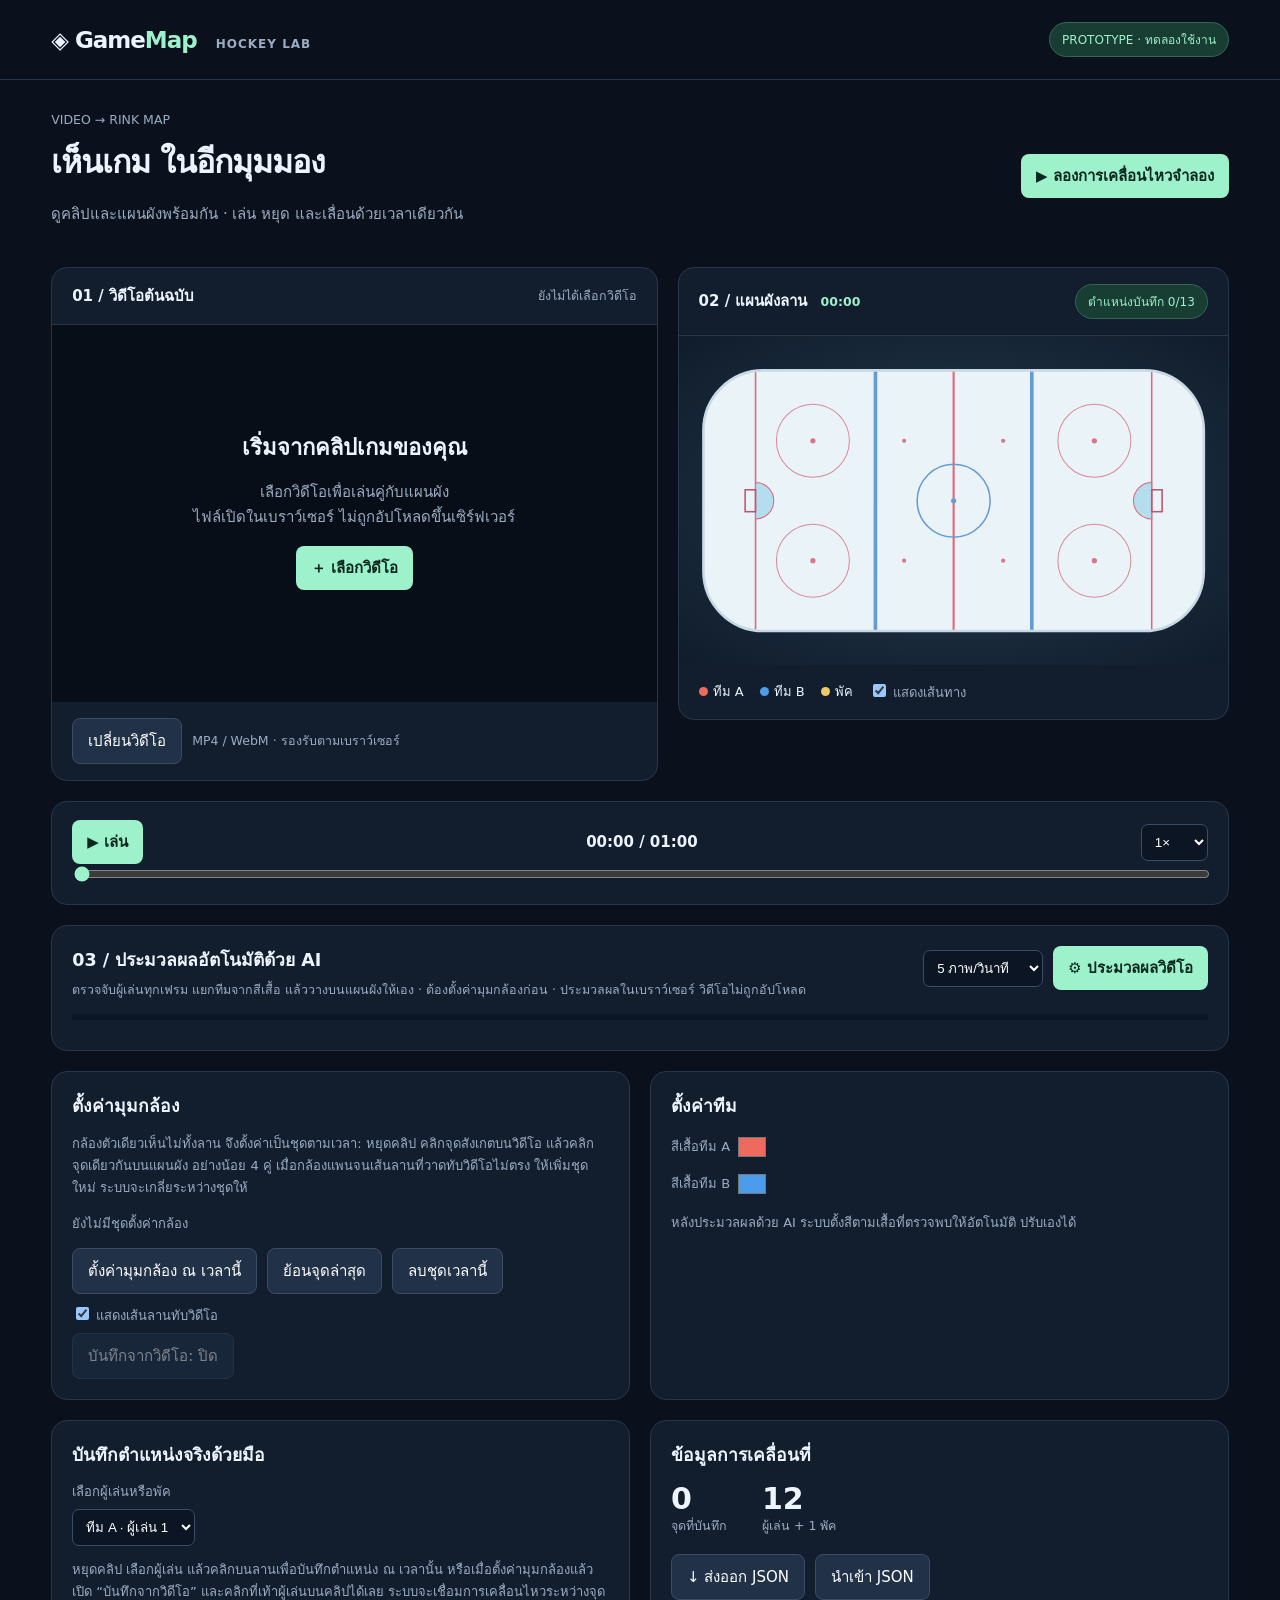
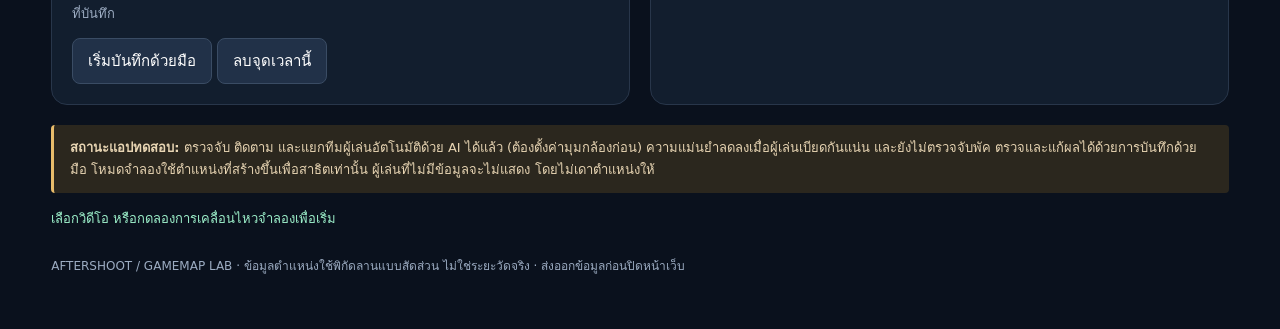
==== commit 42c01d9b: "GameMap: update status notice and team colour note for AI processing Co-Authored-By: Claude Opus 5.5" ====
--- a/gamemap/index.html
+++ b/gamemap/index.html
@@ -19,10 +19,10 @@
 <section class="card transport" style="margin-top:20px"><div class="row"><button id="play" class="primary">▶ เล่น</button><strong id="clock">00:00 / 01:00</strong><select id="speed" aria-label="ความเร็ว"><option value="0.5">0.5×</option><option selected value="1">1×</option><option value="2">2×</option></select></div><input id="seek" aria-label="เลื่อนเวลา" type="range" min="0" max="60" value="0" step="0.05"></section>
 <section class="card box" style="margin-top:20px"><div class="row" style="flex-wrap:wrap;align-items:flex-start"><div style="flex:1;min-width:260px"><h3 style="margin:0 0 6px">03 / ประมวลผลอัตโนมัติด้วย AI</h3><small class="muted">ตรวจจับผู้เล่นทุกเฟรม แยกทีมจากสีเสื้อ แล้ววางบนแผนผังให้เอง · ต้องตั้งค่ามุมกล้องก่อน · ประมวลผลในเบราว์เซอร์ วิดีโอไม่ถูกอัปโหลด</small></div><div class="tools" style="padding:0"><select id="ai-fps" aria-label="ความถี่ในการประมวลผล"><option value="5" selected>5 ภาพ/วินาที</option><option value="10">10 ภาพ/วินาที</option></select><button id="ai-run" class="primary">⚙ ประมวลผลวิดีโอ</button></div></div><div class="aibar"><i id="ai-prog"></i></div><div id="ai-out" class="muted" style="font-size:13px;margin-top:10px"></div></section>
 <div class="lower"><section class="card box"><h3>ตั้งค่ามุมกล้อง</h3><p class="muted" style="font-size:13px">กล้องตัวเดียวเห็นไม่ทั้งลาน จึงตั้งค่าเป็นชุดตามเวลา: หยุดคลิป คลิกจุดสังเกตบนวิดีโอ แล้วคลิกจุดเดียวกันบนแผนผัง อย่างน้อย 4 คู่ เมื่อกล้องแพนจนเส้นลานที่วาดทับวิดีโอไม่ตรง ให้เพิ่มชุดใหม่ ระบบจะเกลี่ยระหว่างชุดให้</p><div id="kf-list" class="kf-list"></div><div class="tools" style="padding:14px 0 0"><button id="calib">ตั้งค่ามุมกล้อง ณ เวลานี้</button><button id="calib-undo">ย้อนจุดล่าสุด</button><button id="calib-del">ลบชุดเวลานี้</button></div><label style="margin-top:10px"><input type="checkbox" id="calib-lines" checked> แสดงเส้นลานทับวิดีโอ</label><button id="tag" disabled>บันทึกจากวิดีโอ: ปิด</button></section>
-<section class="card box"><h3>ตั้งค่าทีม</h3><label>สีเสื้อทีม A <input id="ca" type="color" value="#ee695e"></label><label>สีเสื้อทีม B <input id="cb" type="color" value="#4b9dec"></label><p class="muted" style="font-size:13px">สีนี้ใช้แสดงจุดบนแผนผัง ยังไม่ใช่การแยกเสื้อด้วย AI</p></section>
+<section class="card box"><h3>ตั้งค่าทีม</h3><label>สีเสื้อทีม A <input id="ca" type="color" value="#ee695e"></label><label>สีเสื้อทีม B <input id="cb" type="color" value="#4b9dec"></label><p class="muted" style="font-size:13px">หลังประมวลผลด้วย AI ระบบตั้งสีตามเสื้อที่ตรวจพบให้อัตโนมัติ ปรับเองได้</p></section>
 <section class="card box"><h3>บันทึกตำแหน่งจริงด้วยมือ</h3><label>เลือกผู้เล่นหรือพัค</label><select id="entity" aria-label="เลือกผู้เล่น"></select><p class="muted" style="font-size:13px">หยุดคลิป เลือกผู้เล่น แล้วคลิกบนลานเพื่อบันทึกตำแหน่ง ณ เวลานั้น หรือเมื่อตั้งค่ามุมกล้องแล้ว เปิด “บันทึกจากวิดีโอ” และคลิกที่เท้าผู้เล่นบนคลิปได้เลย ระบบจะเชื่อมการเคลื่อนไหวระหว่างจุดที่บันทึก</p><button id="manual">เริ่มบันทึกด้วยมือ</button> <button id="remove">ลบจุดเวลานี้</button></section>
 <section class="card box"><h3>ข้อมูลการเคลื่อนที่</h3><div class="meta"><div><div class="metric" id="count">0</div><small>จุดที่บันทึก</small></div><div><div class="metric">12</div><small>ผู้เล่น + 1 พัค</small></div></div><div class="tools" style="padding:18px 0 0"><button id="export">↓ ส่งออก JSON</button><label class="button" for="import" style="margin:0;color:white">นำเข้า JSON</label><input id="import" class="file" type="file" accept="application/json,.json"></div></section></div>
-<div class="notice"><strong>สถานะแอปทดสอบ:</strong> เปิดวิดีโอและบันทึกตำแหน่งด้วยมือได้จริง โหมดจำลองใช้ตำแหน่งที่สร้างขึ้นเพื่อสาธิตเท่านั้น ยังไม่ได้เชื่อมการตรวจจับผู้เล่น แยกทีม หรือพัคด้วย AI ผู้เล่นและพัคที่ไม่มีข้อมูลจะแสดงเป็น “ไม่ทราบตำแหน่ง” โดยไม่เดาตำแหน่งให้</div><div id="status" role="status">เลือกวิดีโอ หรือกดลองการเคลื่อนไหวจำลองเพื่อเริ่ม</div><footer>AFTERSHOOT / GAMEMAP LAB · ข้อมูลตำแหน่งใช้พิกัดลานแบบสัดส่วน ไม่ใช่ระยะวัดจริง · ส่งออกข้อมูลก่อนปิดหน้าเว็บ</footer></main>
+<div class="notice"><strong>สถานะแอปทดสอบ:</strong> ตรวจจับ ติดตาม และแยกทีมผู้เล่นอัตโนมัติด้วย AI ได้แล้ว (ต้องตั้งค่ามุมกล้องก่อน) ความแม่นยำลดลงเมื่อผู้เล่นเบียดกันแน่น และยังไม่ตรวจจับพัค ตรวจและแก้ผลได้ด้วยการบันทึกด้วยมือ โหมดจำลองใช้ตำแหน่งที่สร้างขึ้นเพื่อสาธิตเท่านั้น ผู้เล่นที่ไม่มีข้อมูลจะไม่แสดง โดยไม่เดาตำแหน่งให้</div><div id="status" role="status">เลือกวิดีโอ หรือกดลองการเคลื่อนไหวจำลองเพื่อเริ่ม</div><footer>AFTERSHOOT / GAMEMAP LAB · ข้อมูลตำแหน่งใช้พิกัดลานแบบสัดส่วน ไม่ใช่ระยะวัดจริง · ส่งออกข้อมูลก่อนปิดหน้าเว็บ</footer></main>
 <script>
 const $=id=>document.getElementById(id), NS='http://www.w3.org/2000/svg';let t=0,duration=60,playing=false,demo=false,url=null,last=performance.now(),data={};const ids=[...Array.from({length:6},(_,i)=>'A'+(i+1)),...Array.from({length:6},(_,i)=>'B'+(i+1)),'puck'];ids.forEach(id=>{let o=document.createElement('option');o.value=id;o.textContent=id==='puck'?'พัค':('ทีม '+id[0]+' · ผู้เล่น '+id.slice(1));$('entity').append(o)});
 const say=s=>$('status').textContent=s, fmt=n=>`${Math.floor(n/60).toString().padStart(2,'0')}:${Math.floor(n%60).toString().padStart(2,'0')}`;
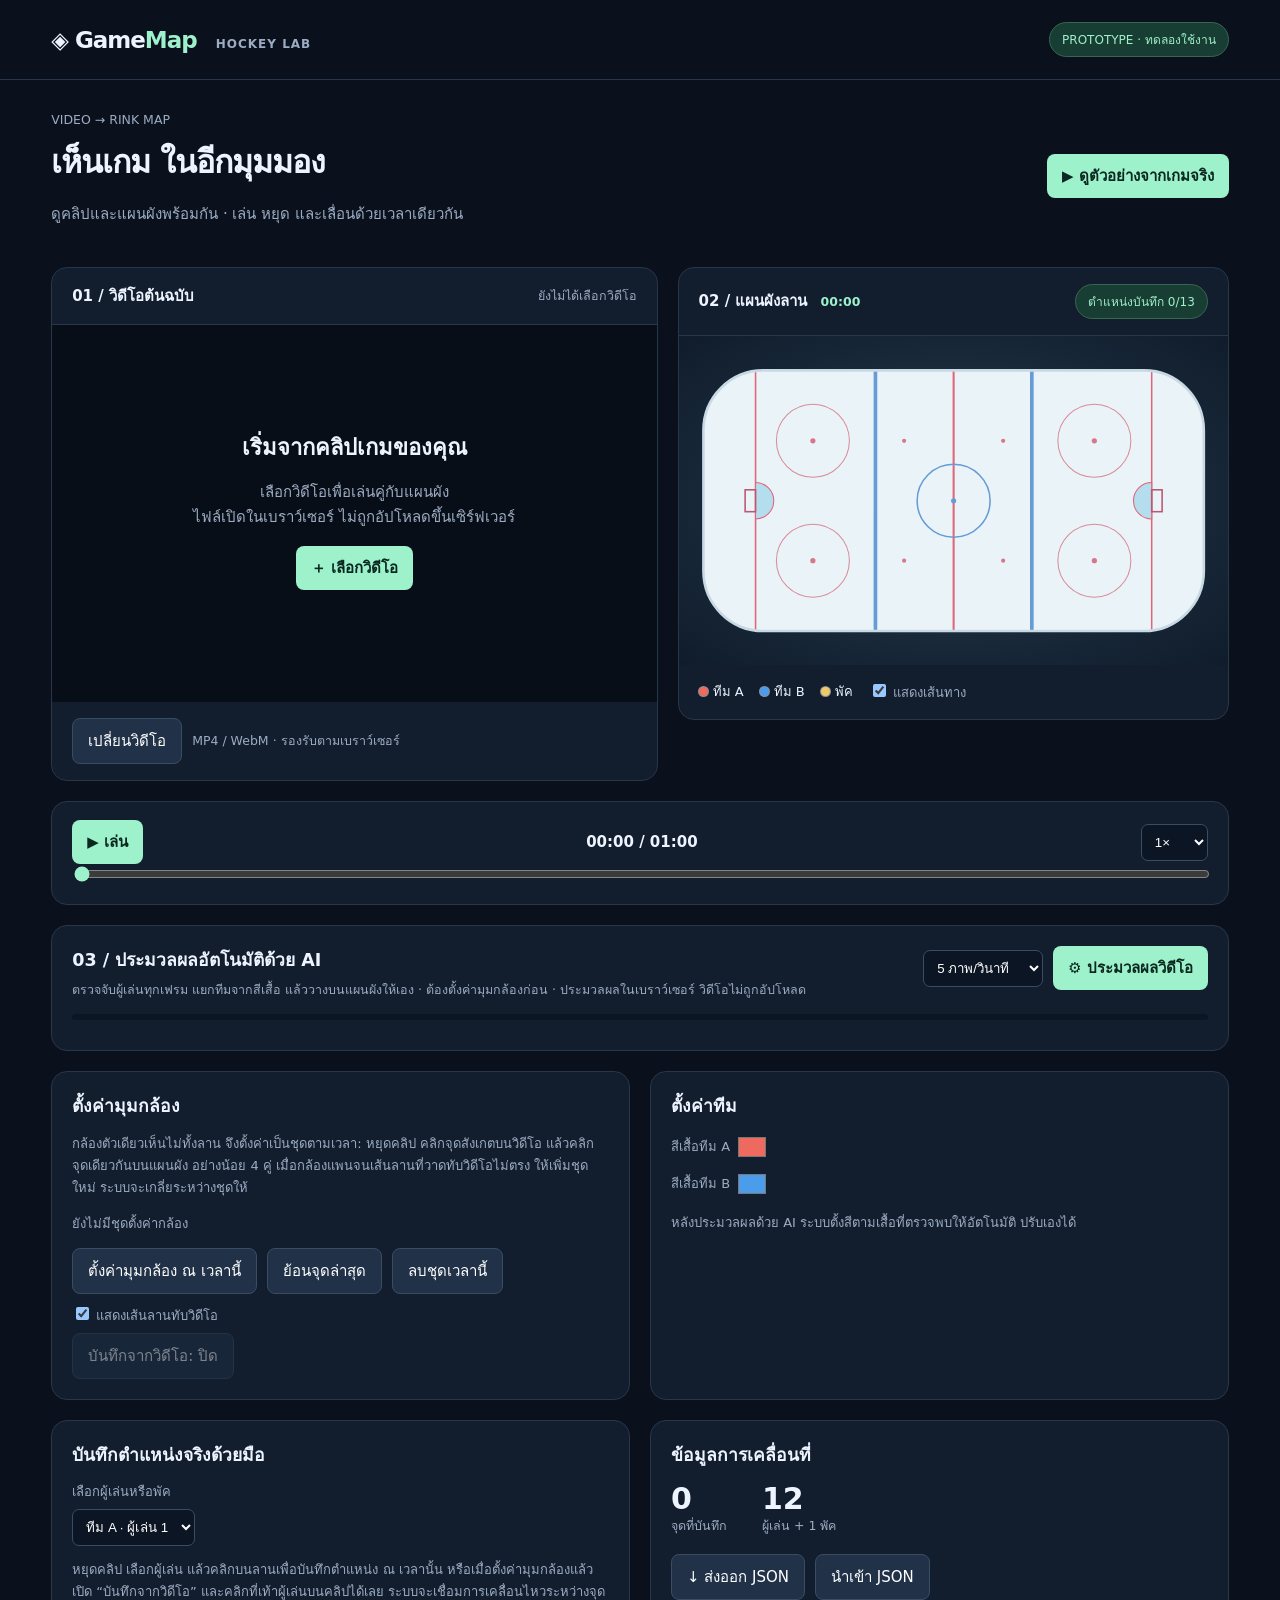
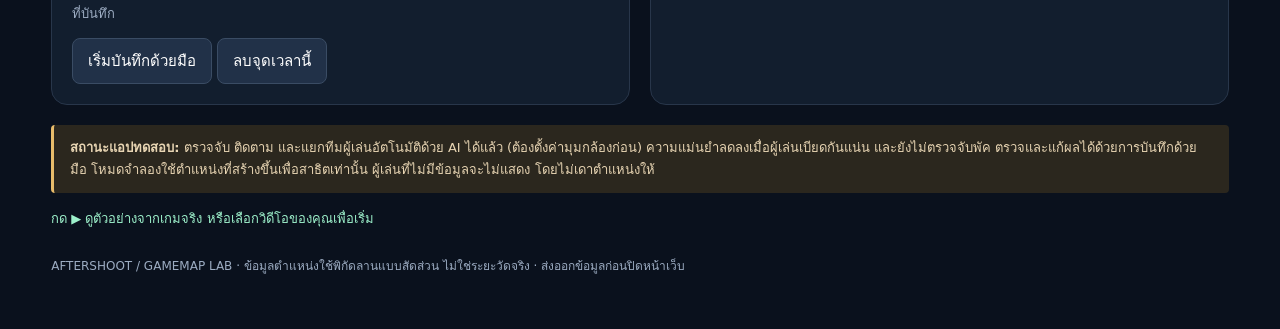
==== commit 07c87e3f: "GameMap: real-game demo on the top button The top button now loads a 14 s real game clip with its AI" ====
--- a/gamemap/index.html
+++ b/gamemap/index.html
@@ -1,7 +1,7 @@
 <!doctype html>
 <html lang="th"><meta charset="utf-8"><meta name="viewport" content="width=device-width,initial-scale=1"><title>GameMap · Hockey tracking lab</title>
 <style>
-:root{color-scheme:dark;--bg:#0a111d;--panel:#121e2e;--line:#28364a;--muted:#9cacc2;--accent:#9df1cb}*{box-sizing:border-box}body{margin:0;background:var(--bg);color:#edf4ff;font:15px system-ui,sans-serif}header{padding:22px 4%;border-bottom:1px solid var(--line);display:flex;justify-content:space-between;align-items:center}.brand{font-size:23px;font-weight:800;letter-spacing:-1px}.brand b{color:var(--accent)}small,.muted{color:var(--muted)}main{max-width:1550px;margin:auto;padding:30px 4%}h1{font-size:32px;letter-spacing:-1px;margin:8px 0}p{line-height:1.7}.intro{display:flex;justify-content:space-between;gap:24px;align-items:center;margin-bottom:24px}.pill{border:1px solid #386554;background:#183d32;color:var(--accent);padding:7px 12px;border-radius:30px;font-size:12px}.grid{display:grid;grid-template-columns:1.1fr 1fr;gap:20px}.card{background:var(--panel);border:1px solid var(--line);border-radius:16px;overflow:hidden}.head{padding:16px 20px;display:flex;justify-content:space-between;align-items:center;border-bottom:1px solid var(--line)}.stage{aspect-ratio:16/10;position:relative;display:flex;align-items:center;justify-content:center;background:#080e18}.empty{text-align:center;padding:30px}.empty strong{font-size:22px;display:block;margin-bottom:10px}video{width:100%;height:100%;object-fit:contain;display:none}button,.button{display:inline-block;background:#213148;border:1px solid #3a4c64;border-radius:8px;padding:10px 15px;color:white;font:inherit;cursor:pointer}button:hover,.button:hover{filter:brightness(1.15)}button.primary,.primary{background:var(--accent);color:#0b2820;border:0;font-weight:700}button:disabled{opacity:.45;cursor:not-allowed}.tools{padding:16px 20px;display:flex;gap:10px;flex-wrap:wrap;align-items:center}input[type=range]{width:100%;accent-color:var(--accent)}.transport{padding:18px 20px}.row{display:flex;align-items:center;gap:12px;justify-content:space-between}.rinkwrap{padding:24px 14px;background:radial-gradient(ellipse,#253c50,#101c2b)}svg{width:100%;display:block;touch-action:none}.dot{cursor:grab}.dot.selected{filter:drop-shadow(0 0 5px #fff)}.legend{display:flex;gap:16px;flex-wrap:wrap;font-size:13px}.legend i{display:inline-block;width:9px;height:9px;border-radius:50%;margin-right:5px}.lower{display:grid;grid-template-columns:1fr 1fr;gap:20px;margin-top:20px}.box{padding:20px}.box h3{margin:0 0 12px}label{display:block;color:var(--muted);font-size:13px;margin-bottom:7px}select,input[type=text],input[type=number]{background:#0b1523;border:1px solid #3a4c64;color:white;padding:9px;border-radius:7px;max-width:100%}input[type=color]{vertical-align:middle;width:36px;height:30px;border:0;background:none}.notice{padding:12px 16px;border-left:3px solid #e8bc6b;background:#2b271e;color:#e8d5b3;font-size:13px;line-height:1.7;margin-top:20px;border-radius:4px}#status{min-height:24px;color:var(--accent);margin-top:15px;font-size:13px}.metric{font-size:30px;font-weight:700}.meta{display:flex;gap:35px}.file{display:none}footer{padding:24px 0;color:var(--muted);font-size:12px}@media(max-width:950px){.grid,.lower{grid-template-columns:1fr}.intro{display:block}header{gap:15px}.stage{aspect-ratio:16/9}}
+:root{color-scheme:dark;--bg:#0a111d;--panel:#121e2e;--line:#28364a;--muted:#9cacc2;--accent:#9df1cb}*{box-sizing:border-box}body{margin:0;background:var(--bg);color:#edf4ff;font:15px system-ui,sans-serif}header{padding:22px 4%;border-bottom:1px solid var(--line);display:flex;justify-content:space-between;align-items:center}.brand{font-size:23px;font-weight:800;letter-spacing:-1px}.brand b{color:var(--accent)}small,.muted{color:var(--muted)}main{max-width:1550px;margin:auto;padding:30px 4%}h1{font-size:32px;letter-spacing:-1px;margin:8px 0}p{line-height:1.7}.intro{display:flex;justify-content:space-between;gap:24px;align-items:center;margin-bottom:24px}.pill{border:1px solid #386554;background:#183d32;color:var(--accent);padding:7px 12px;border-radius:30px;font-size:12px}.grid{display:grid;grid-template-columns:1.1fr 1fr;gap:20px}.card{background:var(--panel);border:1px solid var(--line);border-radius:16px;overflow:hidden}.head{padding:16px 20px;display:flex;justify-content:space-between;align-items:center;border-bottom:1px solid var(--line)}.stage{aspect-ratio:16/10;position:relative;display:flex;align-items:center;justify-content:center;background:#080e18}.empty{text-align:center;padding:30px}.empty strong{font-size:22px;display:block;margin-bottom:10px}video{width:100%;height:100%;object-fit:contain;display:none}button,.button{display:inline-block;background:#213148;border:1px solid #3a4c64;border-radius:8px;padding:10px 15px;color:white;font:inherit;cursor:pointer}button:hover,.button:hover{filter:brightness(1.15)}button.primary,.primary{background:var(--accent);color:#0b2820;border:0;font-weight:700}button:disabled{opacity:.45;cursor:not-allowed}.tools{padding:16px 20px;display:flex;gap:10px;flex-wrap:wrap;align-items:center}input[type=range]{width:100%;accent-color:var(--accent)}.transport{padding:18px 20px}.row{display:flex;align-items:center;gap:12px;justify-content:space-between}.rinkwrap{padding:24px 14px;background:radial-gradient(ellipse,#253c50,#101c2b)}svg{width:100%;display:block;touch-action:none}.dot{cursor:grab}.dot.selected{filter:drop-shadow(0 0 5px #fff)}.legend{display:flex;gap:16px;flex-wrap:wrap;font-size:13px}.legend i{display:inline-block;width:9px;height:9px;border-radius:50%;margin-right:5px;box-shadow:0 0 0 1px #ffffff80}.lower{display:grid;grid-template-columns:1fr 1fr;gap:20px;margin-top:20px}.box{padding:20px}.box h3{margin:0 0 12px}label{display:block;color:var(--muted);font-size:13px;margin-bottom:7px}select,input[type=text],input[type=number]{background:#0b1523;border:1px solid #3a4c64;color:white;padding:9px;border-radius:7px;max-width:100%}input[type=color]{vertical-align:middle;width:36px;height:30px;border:0;background:none}.notice{padding:12px 16px;border-left:3px solid #e8bc6b;background:#2b271e;color:#e8d5b3;font-size:13px;line-height:1.7;margin-top:20px;border-radius:4px}#status{min-height:24px;color:var(--accent);margin-top:15px;font-size:13px}.metric{font-size:30px;font-weight:700}.meta{display:flex;gap:35px}.file{display:none}footer{padding:24px 0;color:var(--muted);font-size:12px}@media(max-width:950px){.grid,.lower{grid-template-columns:1fr}.intro{display:block}header{gap:15px}.stage{aspect-ratio:16/9}}
 
 .video-clock{position:absolute;left:12px;top:12px;z-index:2;background:#07101dda;border:1px solid #43566c;padding:5px 10px;border-radius:7px;font-variant-numeric:tabular-nums;pointer-events:none;display:none}
 #map-clock{font-variant-numeric:tabular-nums;margin-left:8px;color:#9df1cb}
@@ -12,7 +12,7 @@
 @media(max-width:950px){.video-card:has(video[style*="block"]){top:0;box-shadow:0 8px 24px #0009}.video-card:has(video[style*="block"]) .head{padding:8px 12px;font-size:12px}.video-card:has(video[style*="block"]) .tools{display:none}.video-card:has(video[style*="block"]) .stage{aspect-ratio:16/9;max-height:32vh}.video-card:has(video[style*="block"]) video{max-height:32vh}.video-card:has(video[style*="block"]) #filename{max-width:45%;overflow:hidden;text-overflow:ellipsis;white-space:nowrap}.video-card:has(video[style*="block"]){margin-bottom:0} }
 </style>
 <header><div class="brand">◈ Game<b>Map</b> <small style="font-size:12px;letter-spacing:1px;margin-left:12px">HOCKEY LAB</small></div><span class="pill">PROTOTYPE · ทดลองใช้งาน</span></header>
-<main><div class="intro"><div><small>VIDEO → RINK MAP</small><h1>เห็นเกม ในอีกมุมมอง</h1><p class="muted">ดูคลิปและแผนผังพร้อมกัน · เล่น หยุด และเลื่อนด้วยเวลาเดียวกัน</p></div><button id="demo" class="primary">▶ ลองการเคลื่อนไหวจำลอง</button></div>
+<main><div class="intro"><div><small>VIDEO → RINK MAP</small><h1>เห็นเกม ในอีกมุมมอง</h1><p class="muted">ดูคลิปและแผนผังพร้อมกัน · เล่น หยุด และเลื่อนด้วยเวลาเดียวกัน</p></div><button id="demo" class="primary">▶ ดูตัวอย่างจากเกมจริง</button></div>
 <div class="grid"><section class="card video-card"><div class="head"><strong>01 / วิดีโอต้นฉบับ</strong><small id="filename">ยังไม่ได้เลือกวิดีโอ</small></div><div class="stage"><span id="video-clock" class="video-clock">00:00</span><video id="video" playsinline controls></video><canvas id="overlay"></canvas><div class="empty" id="empty"><strong>เริ่มจากคลิปเกมของคุณ</strong><p class="muted">เลือกวิดีโอเพื่อเล่นคู่กับแผนผัง<br>ไฟล์เปิดในเบราว์เซอร์ ไม่ถูกอัปโหลดขึ้นเซิร์ฟเวอร์</p><label class="button primary" for="file">＋ เลือกวิดีโอ</label></div></div><div class="tools"><label class="button" for="file" style="margin:0;color:white">เปลี่ยนวิดีโอ</label><input class="file" type="file" id="file" accept="video/*"><small>MP4 / WebM · รองรับตามเบราว์เซอร์</small></div></section>
 <section class="card"><div class="head"><strong>02 / แผนผังลาน <small id="map-clock">00:00</small></strong><span class="pill" id="mode">กำหนดตำแหน่งด้วยมือ</span></div><div class="rinkwrap"><svg id="rink" viewBox="0 0 1000 540" aria-label="แผนผังลานฮอกกี้"><defs><clipPath id="iceclip"><rect x="20" y="20" width="960" height="500" rx="115"/></clipPath></defs><g clip-path="url(#iceclip)"><rect x="20" y="20" width="960" height="500" fill="#eaf3f7"/><path d="M500 20V520" stroke="#df677b" stroke-width="4"/><path d="M350 20V520M650 20V520" stroke="#669cd5" stroke-width="7"/><path d="M120 20V520M880 20V520" stroke="#df677b" stroke-width="3"/><g fill="none" stroke="#d98c99" stroke-width="2"><circle cx="230" cy="155" r="70"/><circle cx="230" cy="385" r="70"/><circle cx="770" cy="155" r="70"/><circle cx="770" cy="385" r="70"/></g><circle cx="500" cy="270" r="70" fill="none" stroke="#669cd5" stroke-width="3"/><g fill="#d9778a"><circle cx="230" cy="155" r="5"/><circle cx="230" cy="385" r="5"/><circle cx="770" cy="155" r="5"/><circle cx="770" cy="385" r="5"/><circle cx="405" cy="155" r="4"/><circle cx="405" cy="385" r="4"/><circle cx="595" cy="155" r="4"/><circle cx="595" cy="385" r="4"/></g><circle cx="500" cy="270" r="5" fill="#669cd5"/><path d="M120 235A35 35 0 0 1 120 305ZM880 235A35 35 0 0 0 880 305Z" fill="#b4dded" stroke="#df677b" stroke-width="2"/><rect x="100" y="249" width="20" height="42" fill="none" stroke="#bd5670" stroke-width="3"/><rect x="880" y="249" width="20" height="42" fill="none" stroke="#bd5670" stroke-width="3"/><g id="trails"></g><g id="players"></g><g id="calibmarks"></g></g><rect x="20" y="20" width="960" height="500" rx="115" fill="none" stroke="#c9d9e4" stroke-width="5"/></svg></div>
 <div class="tools legend"><span><i id="la" style="background:#ee695e"></i>ทีม A</span><span><i id="lb" style="background:#4b9dec"></i>ทีม B</span><span><i style="background:#f0c96b"></i>พัค</span><label style="margin:0"><input type="checkbox" id="trail" checked> แสดงเส้นทาง</label></div></section></div>
@@ -22,7 +22,7 @@
 <section class="card box"><h3>ตั้งค่าทีม</h3><label>สีเสื้อทีม A <input id="ca" type="color" value="#ee695e"></label><label>สีเสื้อทีม B <input id="cb" type="color" value="#4b9dec"></label><p class="muted" style="font-size:13px">หลังประมวลผลด้วย AI ระบบตั้งสีตามเสื้อที่ตรวจพบให้อัตโนมัติ ปรับเองได้</p></section>
 <section class="card box"><h3>บันทึกตำแหน่งจริงด้วยมือ</h3><label>เลือกผู้เล่นหรือพัค</label><select id="entity" aria-label="เลือกผู้เล่น"></select><p class="muted" style="font-size:13px">หยุดคลิป เลือกผู้เล่น แล้วคลิกบนลานเพื่อบันทึกตำแหน่ง ณ เวลานั้น หรือเมื่อตั้งค่ามุมกล้องแล้ว เปิด “บันทึกจากวิดีโอ” และคลิกที่เท้าผู้เล่นบนคลิปได้เลย ระบบจะเชื่อมการเคลื่อนไหวระหว่างจุดที่บันทึก</p><button id="manual">เริ่มบันทึกด้วยมือ</button> <button id="remove">ลบจุดเวลานี้</button></section>
 <section class="card box"><h3>ข้อมูลการเคลื่อนที่</h3><div class="meta"><div><div class="metric" id="count">0</div><small>จุดที่บันทึก</small></div><div><div class="metric">12</div><small>ผู้เล่น + 1 พัค</small></div></div><div class="tools" style="padding:18px 0 0"><button id="export">↓ ส่งออก JSON</button><label class="button" for="import" style="margin:0;color:white">นำเข้า JSON</label><input id="import" class="file" type="file" accept="application/json,.json"></div></section></div>
-<div class="notice"><strong>สถานะแอปทดสอบ:</strong> ตรวจจับ ติดตาม และแยกทีมผู้เล่นอัตโนมัติด้วย AI ได้แล้ว (ต้องตั้งค่ามุมกล้องก่อน) ความแม่นยำลดลงเมื่อผู้เล่นเบียดกันแน่น และยังไม่ตรวจจับพัค ตรวจและแก้ผลได้ด้วยการบันทึกด้วยมือ โหมดจำลองใช้ตำแหน่งที่สร้างขึ้นเพื่อสาธิตเท่านั้น ผู้เล่นที่ไม่มีข้อมูลจะไม่แสดง โดยไม่เดาตำแหน่งให้</div><div id="status" role="status">เลือกวิดีโอ หรือกดลองการเคลื่อนไหวจำลองเพื่อเริ่ม</div><footer>AFTERSHOOT / GAMEMAP LAB · ข้อมูลตำแหน่งใช้พิกัดลานแบบสัดส่วน ไม่ใช่ระยะวัดจริง · ส่งออกข้อมูลก่อนปิดหน้าเว็บ</footer></main>
+<div class="notice"><strong>สถานะแอปทดสอบ:</strong> ตรวจจับ ติดตาม และแยกทีมผู้เล่นอัตโนมัติด้วย AI ได้แล้ว (ต้องตั้งค่ามุมกล้องก่อน) ความแม่นยำลดลงเมื่อผู้เล่นเบียดกันแน่น และยังไม่ตรวจจับพัค ตรวจและแก้ผลได้ด้วยการบันทึกด้วยมือ โหมดจำลองใช้ตำแหน่งที่สร้างขึ้นเพื่อสาธิตเท่านั้น ผู้เล่นที่ไม่มีข้อมูลจะไม่แสดง โดยไม่เดาตำแหน่งให้</div><div id="status" role="status">กด ▶ ดูตัวอย่างจากเกมจริง หรือเลือกวิดีโอของคุณเพื่อเริ่ม</div><footer>AFTERSHOOT / GAMEMAP LAB · ข้อมูลตำแหน่งใช้พิกัดลานแบบสัดส่วน ไม่ใช่ระยะวัดจริง · ส่งออกข้อมูลก่อนปิดหน้าเว็บ</footer></main>
 <script>
 const $=id=>document.getElementById(id), NS='http://www.w3.org/2000/svg';let t=0,duration=60,playing=false,demo=false,url=null,last=performance.now(),data={};const ids=[...Array.from({length:6},(_,i)=>'A'+(i+1)),...Array.from({length:6},(_,i)=>'B'+(i+1)),'puck'];ids.forEach(id=>{let o=document.createElement('option');o.value=id;o.textContent=id==='puck'?'พัค':('ทีม '+id[0]+' · ผู้เล่น '+id.slice(1));$('entity').append(o)});
 const say=s=>$('status').textContent=s, fmt=n=>`${Math.floor(n/60).toString().padStart(2,'0')}:${Math.floor(n%60).toString().padStart(2,'0')}`;
@@ -30,12 +30,21 @@
 function svg(tag,attrs,parent){let e=document.createElementNS(NS,tag);Object.entries(attrs).forEach(([k,v])=>e.setAttribute(k,v));parent.append(e);return e}
 function render(){$('players').replaceChildren();$('trails').replaceChildren();let known=0;ids.forEach(id=>{let p=pos(id,t);if(!p)return;known++;let color=id==='puck'?'#e9b733':$(id[0]==='A'?'ca':'cb').value;if($('trail').checked){let pts=[];for(let s=Math.max(0,t-3);s<=t;s+=.15){let q=pos(id,s);if(q)pts.push(q.x+','+q.y)}svg('polyline',{points:pts.join(' '),fill:'none',stroke:color,'stroke-width':3,opacity:.4},$('trails'))}let g=svg('g',{class:'dot'+($('entity').value===id?' selected':''),transform:`translate(${p.x} ${p.y})`},$('players'));svg('circle',{r:id==='puck'?9:15,fill:color,stroke:'white','stroke-width':2},g);if(id!=='puck'){let txt=svg('text',{'text-anchor':'middle',dy:5,fill:'white','font-size':13,'font-weight':700},g);txt.textContent=id.slice(1)}g.onclick=e=>{e.stopPropagation();$('entity').value=id;render()}});$('clock').textContent=fmt(t)+' / '+fmt(duration);$('video-clock').textContent=fmt(t);$('map-clock').textContent=fmt(t);$('seek').max=duration;$('seek').value=t;$('count').textContent=Object.values(data).reduce((n,k)=>n+k.length,0);$('mode').textContent=demo?'ข้อมูลจำลอง · ไม่ได้มาจากวิดีโอ':`ตำแหน่งบันทึก ${known}/13`; $('play').textContent=playing?'❚❚ หยุด':'▶ เล่น';$('la').style.background=$('ca').value;$('lb').style.background=$('cb').value;renderCalib()}
 function pause(){playing=false;$('video').pause();render()}
-$('file').onchange=()=>{let f=$('file').files[0];if(!f)return;if(Object.values(data).some(k=>k.length)&&!confirm('เปลี่ยนวิดีโอและล้างตำแหน่งเดิม? ส่งออกข้อมูลก่อนหากต้องการเก็บ'))return;pause();if(url)URL.revokeObjectURL(url);url=URL.createObjectURL(f);$('video').src=url;$('video').style.display='block';$('video-clock').style.display='block';$('empty').style.display='none';$('filename').textContent=f.name;demo=false;data={};kfs=[];pending=null;mode='none';t=0;say('เปิดวิดีโอแล้ว เลือกผู้เล่นและคลิกบนลานเพื่อบันทึกตำแหน่ง');render()};$('video').onloadedmetadata=()=>{duration=Number.isFinite($('video').duration)?$('video').duration:60;render()};$('video').onerror=()=>say('เบราว์เซอร์เปิดวิดีโอนี้ไม่ได้ กรุณาลอง MP4 แบบ H.264 หรือ WebM');$('video').onplay=()=>{playing=true;render()};$('video').onpause=()=>{playing=false;render()};$('video').onseeking=()=>{t=$('video').currentTime;render()};$('video').onseeked=()=>{t=$('video').currentTime;render()};$('video').onended=pause;$('video').ontimeupdate=()=>{t=$('video').currentTime;render()};
+function loadVideo(f){pause();if(url)URL.revokeObjectURL(url);url=URL.createObjectURL(f);$('video').src=url;$('video').loop=false;$('video').style.display='block';$('video-clock').style.display='block';$('empty').style.display='none';$('filename').textContent=f.name;demo=false;data={};kfs=[];pending=null;mode='none';t=0;$('ai-out').textContent='';$('ai-prog').style.width='0'}
+$('file').onchange=()=>{let f=$('file').files[0];if(!f)return;if(Object.values(data).some(k=>k.length)&&!confirm('เปลี่ยนวิดีโอและล้างตำแหน่งเดิม? ส่งออกข้อมูลก่อนหากต้องการเก็บ'))return;loadVideo(f);say('เปิดวิดีโอแล้ว ตั้งค่ามุมกล้อง แล้วกด ⚙ ประมวลผลวิดีโอ หรือบันทึกตำแหน่งด้วยมือ');render()};$('video').onloadedmetadata=()=>{duration=Number.isFinite($('video').duration)?$('video').duration:60;render()};$('video').onerror=()=>say('เบราว์เซอร์เปิดวิดีโอนี้ไม่ได้ กรุณาลอง MP4 แบบ H.264 หรือ WebM');$('video').onplay=()=>{playing=true;render()};$('video').onpause=()=>{playing=false;render()};$('video').onseeking=()=>{t=$('video').currentTime;render()};$('video').onseeked=()=>{t=$('video').currentTime;render()};$('video').onended=pause;$('video').ontimeupdate=()=>{t=$('video').currentTime;render()};
 $('play').onclick=async()=>{if(playing){pause();return}if(t>=duration){t=0;if(url)$('video').currentTime=0}if(url){try{await $('video').play()}catch{say('กรุณาเปิดวิดีโอด้วยปุ่มเล่นบนวิดีโอ')}}else{playing=true;render()}};$('seek').oninput=()=>{t=+$('seek').value;if(url)$('video').currentTime=t;render()};$('speed').onchange=()=>$('video').playbackRate=+$('speed').value;
-$('demo').onclick=()=>{if(Object.values(data).some(k=>k.length)&&!confirm('เปิดโหมดจำลอง? ข้อมูลที่บันทึกยังเก็บไว้ สามารถกลับด้วยปุ่มเริ่มบันทึกด้วยมือ'))return;pause();demo=true;mode='none';pending=null;t=0;duration=url?$('video').duration:60;playing=!url;say('โหมดจำลอง: จุดผู้เล่นและพัคไม่ได้ตรวจจับจากวิดีโอ');render()};$('manual').onclick=()=>{pause();demo=false;say('โหมดบันทึก: เลือกผู้เล่น หยุดคลิป แล้วคลิกตำแหน่งบนลาน');render()};function record(p){let id=$('entity').value;data[id]=(data[id]||[]).filter(k=>Math.abs(k.t-t)>.12);data[id].push({t:+t.toFixed(3),x:+p.x.toFixed(2),y:+p.y.toFixed(2)});data[id].sort((a,b)=>a.t-b.t);say(`บันทึก ${id} ที่ ${t.toFixed(2)} วินาทีแล้ว`);render()}
+// Sample: a real game clip with the AI result saved from this page's own processing (export JSON), so visitors see it without calibrating or waiting
+$('demo').onclick=async()=>{if(aiBusy)return;if(Object.values(data).some(k=>k.length)&&!confirm('เปิดตัวอย่างจะแทนที่วิดีโอและตำแหน่งที่บันทึกไว้ ดำเนินการต่อ?'))return;say('กำลังโหลดตัวอย่าง…');
+ try{const [vb,d]=await Promise.all([fetch('/gamemap/sample/game-clip.mp4').then(r=>{if(!r.ok)throw Error();return r.blob()}),fetch('/gamemap/sample/game-clip.json').then(r=>{if(!r.ok)throw Error();return r.json()})]),v=$('video');
+  data={};loadVideo(new File([vb],'ตัวอย่าง · เกมจริง 14 วินาที',{type:'video/mp4'}));await new Promise(r=>v.addEventListener('loadedmetadata',r,{once:true}));
+  applyImport(d);$('calib-lines').checked=false;v.loop=true;$('ai-out').textContent='ตัวอย่างนี้คือผลจากการประมวลผลด้วย AI ในหน้านี้จริง (ไม่ได้แก้ด้วยมือ) · ลองเปิดคลิปของคุณเองแล้วกด ⚙ ประมวลผลวิดีโอ';say('ตัวอย่างจากเกมจริง: ผู้เล่นถูกตรวจจับ แยกทีม และติดตามอัตโนมัติด้วย AI');await v.play().catch(()=>{})}
+ catch{say('โหลดตัวอย่างไม่สำเร็จ ลองใหม่อีกครั้ง')}};$('manual').onclick=()=>{pause();demo=false;say('โหมดบันทึก: เลือกผู้เล่น หยุดคลิป แล้วคลิกตำแหน่งบนลาน');render()};function record(p){let id=$('entity').value;data[id]=(data[id]||[]).filter(k=>Math.abs(k.t-t)>.12);data[id].push({t:+t.toFixed(3),x:+p.x.toFixed(2),y:+p.y.toFixed(2)});data[id].sort((a,b)=>a.t-b.t);say(`บันทึก ${id} ที่ ${t.toFixed(2)} วินาทีแล้ว`);render()}
 $('rink').onclick=e=>{let pt=$('rink').createSVGPoint();pt.x=e.clientX;pt.y=e.clientY;let p=pt.matrixTransform($('rink').getScreenCTM().inverse());if(p.x<20||p.x>980||p.y<20||p.y>520)return;if(mode==='calib'){calibMap(p);return}if(demo){say('กดเริ่มบันทึกด้วยมือก่อนแก้ตำแหน่ง');return}pause();record(p)};$('remove').onclick=()=>{if(demo){say('กรุณาออกจากโหมดจำลองก่อน');return}let id=$('entity').value,k=data[id]||[],n=k.length;data[id]=k.filter(p=>Math.abs(p.t-t)>.12);say(n===data[id].length?'ไม่มีจุดที่บันทึกใกล้เวลานี้':'ลบจุดแล้ว');render()};['trail','entity','ca','cb'].forEach(id=>$(id).onchange=render);
 $('export').onclick=()=>{if(demo){say('ออกจากโหมดจำลองเพื่อส่งออกข้อมูลที่บันทึกจริง');return}let blob=new Blob([JSON.stringify({version:1,source:'manual',coordinateSystem:'rink-svg-1000x540',videoName:$('filename').textContent,duration,colors:{A:$('ca').value,B:$('cb').value},tracks:data,...(kfs.length?{calibration:{space:'video-normalized->rink-svg-1000x540',keyframes:kfs.map(k=>({t:k.t,pairs:k.pairs.map(({u,v,x,y})=>({u:+u.toFixed(5),v:+v.toFixed(5),x,y}))}))}}:{})},null,2)],{type:'application/json'}),u=URL.createObjectURL(blob),a=document.createElement('a');a.href=u;a.download='gamemap-tracks.json';a.click();setTimeout(()=>URL.revokeObjectURL(u),1000);say('ส่งออกข้อมูลแล้ว')};
-$('import').onchange=async()=>{try{let d=JSON.parse(await $('import').files[0].text());if(d.version!==1||d.coordinateSystem!=='rink-svg-1000x540'||!d.tracks||typeof d.tracks!=='object'||Array.isArray(d.tracks)||!Number.isFinite(d.duration)||d.duration<=0)throw Error();let clean={};for(let [id,k]of Object.entries(d.tracks)){if(!ids.includes(id)||!Array.isArray(k)||k.length>100000)throw Error();clean[id]=k.map(p=>{if(![p.t,p.x,p.y].every(Number.isFinite)||p.t<0||p.t>d.duration||p.x<20||p.x>980||p.y<20||p.y>520)throw Error();return{t:p.t,x:p.x,y:p.y,...(p.cut===true?{cut:true}:{})}}).sort((a,b)=>a.t-b.t);if(clean[id].some((p,i)=>i&&p.t===clean[id][i-1].t))throw Error()}let ck=[];if(d.calibration!=null){let K=d.calibration.keyframes;if(!Array.isArray(K)||K.length>5000)throw Error();ck=K.map(k=>{if(!Number.isFinite(k.t)||k.t<0||k.t>d.duration||!Array.isArray(k.pairs)||k.pairs.length>50)throw Error();return{t:k.t,H:null,pairs:k.pairs.map(q=>{if(![q.u,q.v,q.x,q.y].every(Number.isFinite)||q.u<0||q.u>1||q.v<0||q.v>1||q.x<20||q.x>980||q.y<20||q.y>520)throw Error();return{u:q.u,v:q.v,x:q.x,y:q.y}})}}).sort((a,b)=>a.t-b.t)}if(!confirm('นำเข้าข้อมูลและแทนที่ตำแหน่งที่บันทึกไว้?'))return;pause();data=clean;kfs=ck;kfs.forEach(refreshKf);pending=null;mode='none';demo=false;if(!url)duration=d.duration;t=0;if(url)$('video').currentTime=0;say('นำเข้าตำแหน่งแล้ว ตรวจสอบว่าใช้คู่กับวิดีโอที่ถูกต้อง');render()}catch{say('ไฟล์ไม่ถูกต้อง กรุณาใช้ JSON ที่ส่งออกจาก GameMap')}finally{$('import').value=''}};
+// validates an exported GameMap JSON (throws if invalid) and loads its tracks, colours and calibration
+function applyImport(d){if(d.version!==1||d.coordinateSystem!=='rink-svg-1000x540'||!d.tracks||typeof d.tracks!=='object'||Array.isArray(d.tracks)||!Number.isFinite(d.duration)||d.duration<=0)throw Error();let clean={};for(let [id,k]of Object.entries(d.tracks)){if(!ids.includes(id)||!Array.isArray(k)||k.length>100000)throw Error();clean[id]=k.map(p=>{if(![p.t,p.x,p.y].every(Number.isFinite)||p.t<0||p.t>d.duration||p.x<20||p.x>980||p.y<20||p.y>520)throw Error();return{t:p.t,x:p.x,y:p.y,...(p.cut===true?{cut:true}:{})}}).sort((a,b)=>a.t-b.t);if(clean[id].some((p,i)=>i&&p.t===clean[id][i-1].t))throw Error()}let ck=[];if(d.calibration!=null){let K=d.calibration.keyframes;if(!Array.isArray(K)||K.length>5000)throw Error();ck=K.map(k=>{if(!Number.isFinite(k.t)||k.t<0||k.t>d.duration||!Array.isArray(k.pairs)||k.pairs.length>50)throw Error();return{t:k.t,H:null,pairs:k.pairs.map(q=>{if(![q.u,q.v,q.x,q.y].every(Number.isFinite)||q.u<0||q.u>1||q.v<0||q.v>1||q.x<20||q.x>980||q.y<20||q.y>520)throw Error();return{u:q.u,v:q.v,x:q.x,y:q.y}})}}).sort((a,b)=>a.t-b.t)}const hexOk=c=>typeof c==='string'&&/^#[0-9a-f]{6}$/i.test(c);
+ pause();data=clean;kfs=ck;kfs.forEach(refreshKf);pending=null;mode='none';demo=false;if(d.colors&&hexOk(d.colors.A)&&hexOk(d.colors.B)){$('ca').value=d.colors.A;$('cb').value=d.colors.B}if(!url)duration=d.duration;t=0;if(url)$('video').currentTime=0;render()}
+$('import').onchange=async()=>{try{const d=JSON.parse(await $('import').files[0].text());if(!confirm('นำเข้าข้อมูลและแทนที่ตำแหน่งที่บันทึกไว้?'))return;applyImport(d);say('นำเข้าตำแหน่งแล้ว ตรวจสอบว่าใช้คู่กับวิดีโอที่ถูกต้อง')}catch{say('ไฟล์ไม่ถูกต้อง กรุณาใช้ JSON ที่ส่งออกจาก GameMap')}finally{$('import').value=''}};
 // Camera calibration: one camera never sees the whole rink, so calibration is a set of keyframes in video time.
 // Each keyframe holds ≥4 video↔rink point pairs → a homography (video 0..1 → rink svg); between keyframes the matrices are blended.
 let mode='none',kfs=[],pending=null,kfKey='';
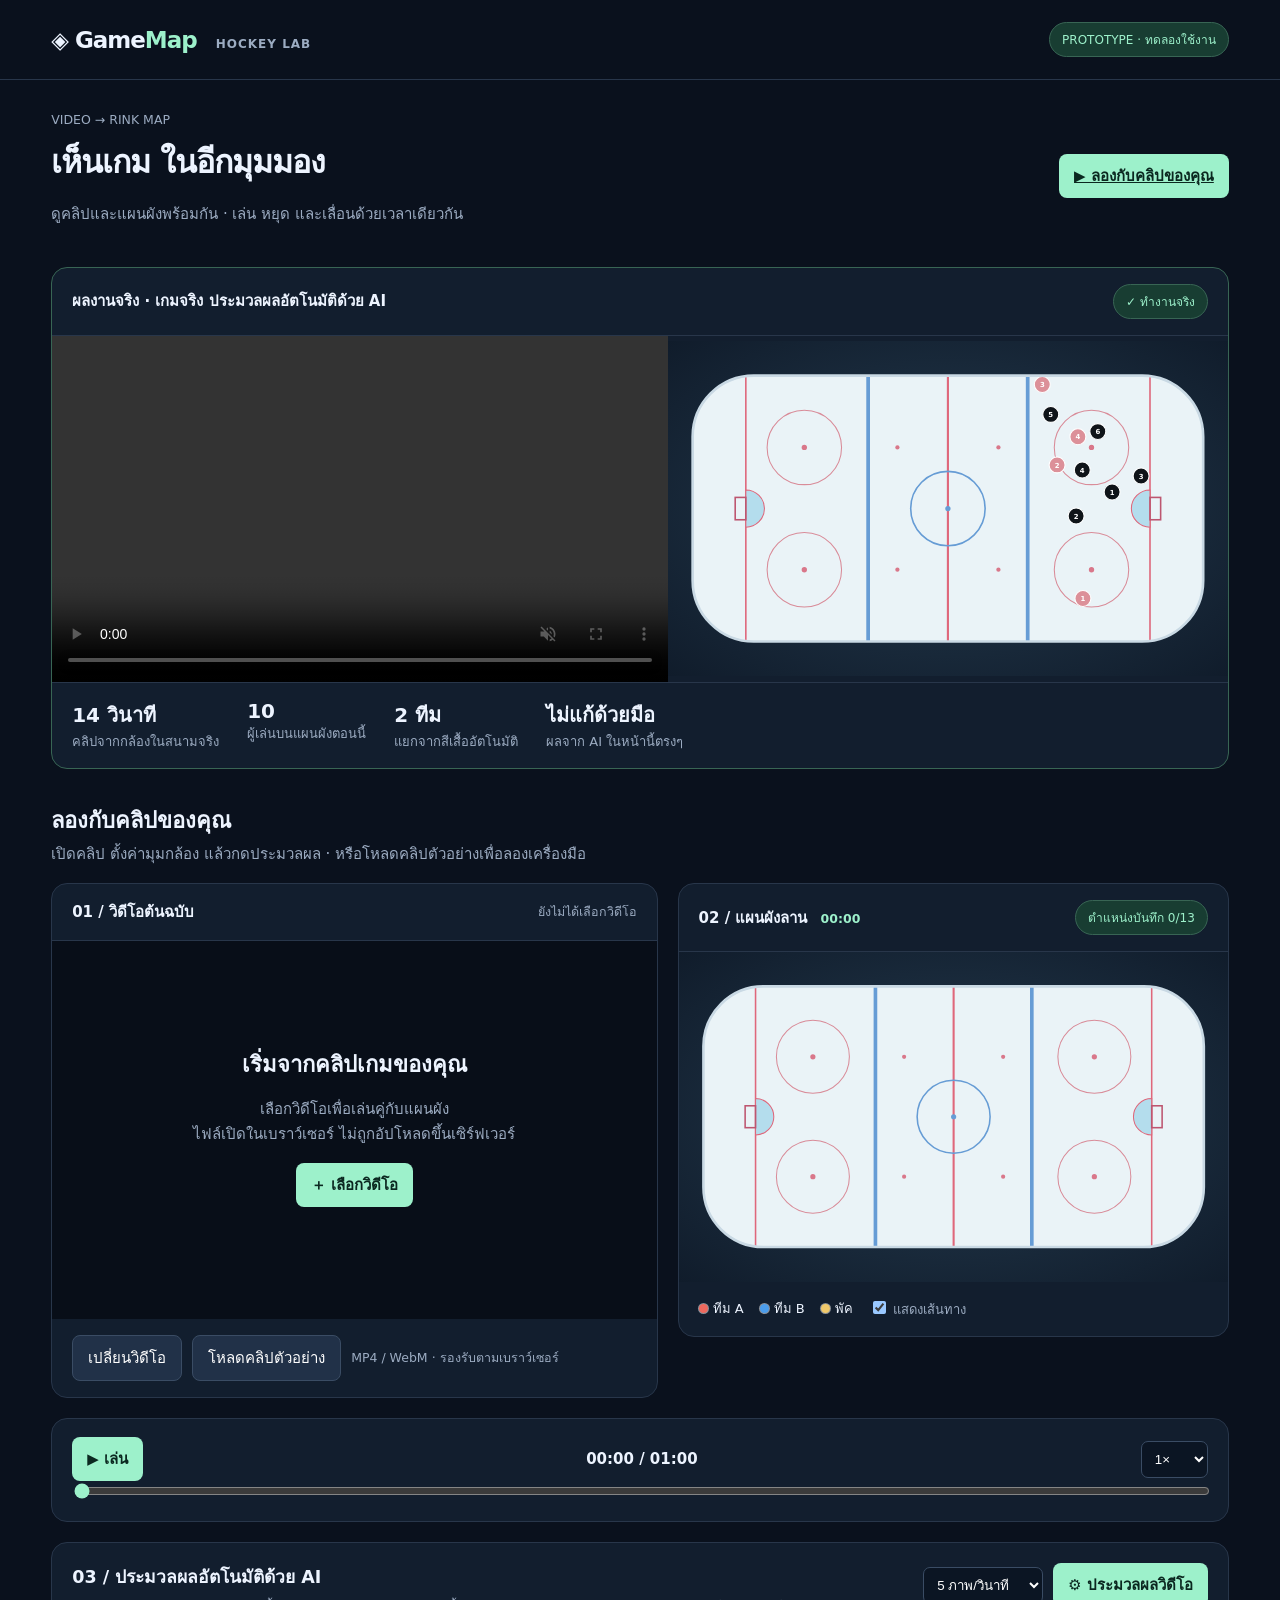
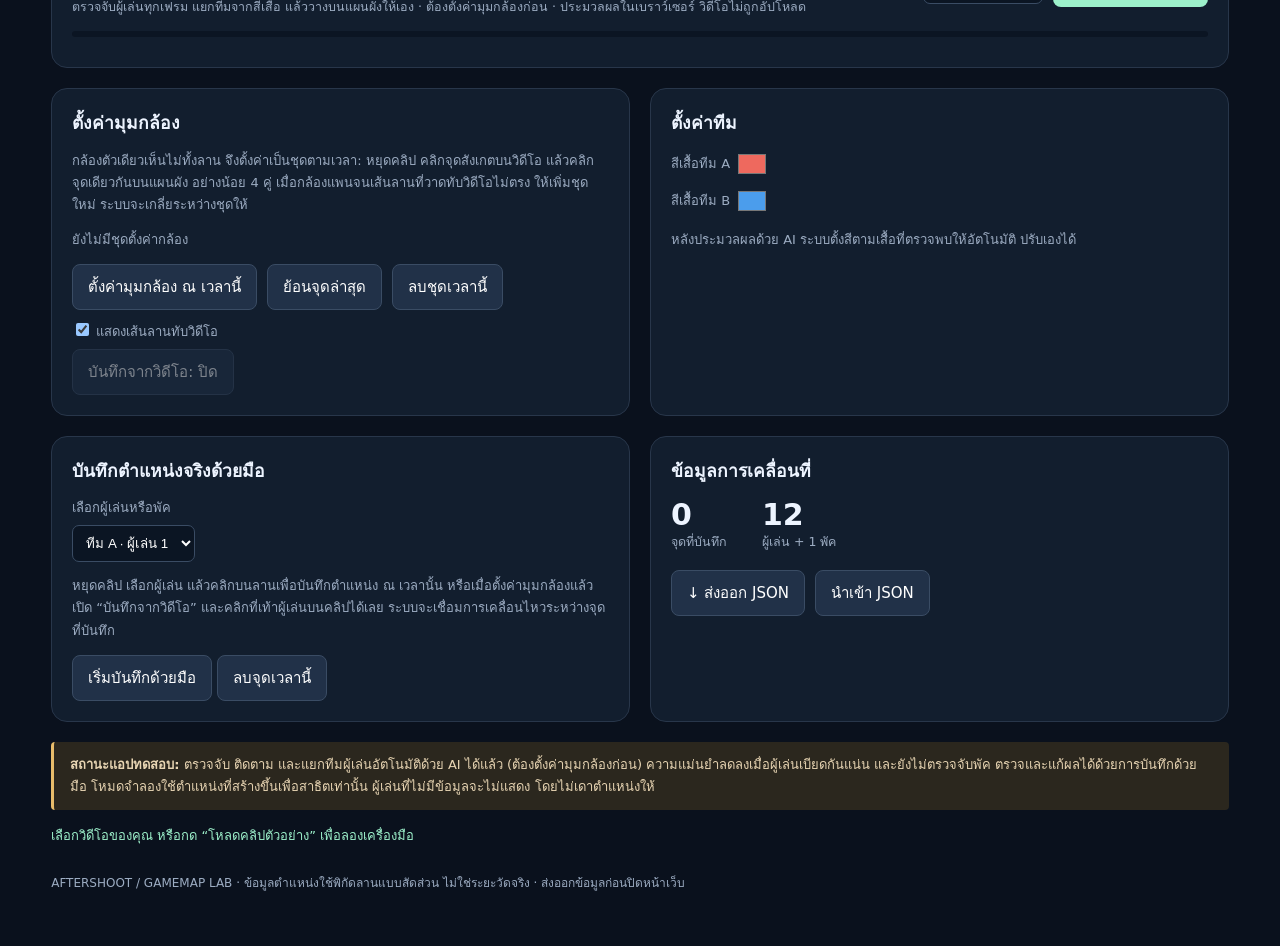
==== commit 718ee98e: "GameMap: showcase on top, working tool below The top of the page is now a showcase that plays the sa" ====
--- a/gamemap/index.html
+++ b/gamemap/index.html
@@ -7,13 +7,19 @@
 #map-clock{font-variant-numeric:tabular-nums;margin-left:8px;color:#9df1cb}
 #overlay{position:absolute;inset:0;width:100%;height:100%;z-index:1;pointer-events:none}#overlay.active{pointer-events:auto;cursor:crosshair}
 .aibar{height:6px;background:#0b1523;border-radius:4px;margin-top:14px;overflow:hidden}.aibar i{display:block;height:100%;width:0;background:var(--accent);transition:width .2s}
+.showcase{margin-bottom:34px;border-color:#386554}.sgrid{display:grid;grid-template-columns:1.1fr 1fr;align-items:center}.showcase .stage{aspect-ratio:16/9}#s-video{display:block}#s-overlay{position:absolute;inset:0;width:100%;height:100%;pointer-events:none}
+.sstats{display:flex;flex-wrap:wrap;gap:10px 28px;padding:16px 20px;border-top:1px solid var(--line);font-size:13px;color:var(--muted)}.sstats b{display:block;color:#edf4ff;font-size:20px}.section-title{font-size:22px;margin:0 0 4px}#tool-intro{margin-bottom:16px;scroll-margin-top:16px}
+@media(max-width:950px){.sgrid{grid-template-columns:1fr}}
 .kf-list{display:flex;flex-wrap:wrap;gap:6px;font-size:13px;color:var(--muted)}.chip{padding:5px 10px;font-size:12px;border-radius:20px}.chip.on{border-color:var(--accent);color:var(--accent)}
 .grid{align-items:start}.video-card{position:sticky;top:12px;z-index:5}
 @media(max-width:950px){.video-card:has(video[style*="block"]){top:0;box-shadow:0 8px 24px #0009}.video-card:has(video[style*="block"]) .head{padding:8px 12px;font-size:12px}.video-card:has(video[style*="block"]) .tools{display:none}.video-card:has(video[style*="block"]) .stage{aspect-ratio:16/9;max-height:32vh}.video-card:has(video[style*="block"]) video{max-height:32vh}.video-card:has(video[style*="block"]) #filename{max-width:45%;overflow:hidden;text-overflow:ellipsis;white-space:nowrap}.video-card:has(video[style*="block"]){margin-bottom:0} }
 </style>
 <header><div class="brand">◈ Game<b>Map</b> <small style="font-size:12px;letter-spacing:1px;margin-left:12px">HOCKEY LAB</small></div><span class="pill">PROTOTYPE · ทดลองใช้งาน</span></header>
-<main><div class="intro"><div><small>VIDEO → RINK MAP</small><h1>เห็นเกม ในอีกมุมมอง</h1><p class="muted">ดูคลิปและแผนผังพร้อมกัน · เล่น หยุด และเลื่อนด้วยเวลาเดียวกัน</p></div><button id="demo" class="primary">▶ ดูตัวอย่างจากเกมจริง</button></div>
-<div class="grid"><section class="card video-card"><div class="head"><strong>01 / วิดีโอต้นฉบับ</strong><small id="filename">ยังไม่ได้เลือกวิดีโอ</small></div><div class="stage"><span id="video-clock" class="video-clock">00:00</span><video id="video" playsinline controls></video><canvas id="overlay"></canvas><div class="empty" id="empty"><strong>เริ่มจากคลิปเกมของคุณ</strong><p class="muted">เลือกวิดีโอเพื่อเล่นคู่กับแผนผัง<br>ไฟล์เปิดในเบราว์เซอร์ ไม่ถูกอัปโหลดขึ้นเซิร์ฟเวอร์</p><label class="button primary" for="file">＋ เลือกวิดีโอ</label></div></div><div class="tools"><label class="button" for="file" style="margin:0;color:white">เปลี่ยนวิดีโอ</label><input class="file" type="file" id="file" accept="video/*"><small>MP4 / WebM · รองรับตามเบราว์เซอร์</small></div></section>
+<main><div class="intro"><div><small>VIDEO → RINK MAP</small><h1>เห็นเกม ในอีกมุมมอง</h1><p class="muted">ดูคลิปและแผนผังพร้อมกัน · เล่น หยุด และเลื่อนด้วยเวลาเดียวกัน</p></div><a class="button primary" href="#tool-intro">▶ ลองกับคลิปของคุณ</a></div>
+<section class="card showcase" aria-label="ผลงานจริง"><div class="head"><strong>ผลงานจริง · เกมจริง ประมวลผลอัตโนมัติด้วย AI</strong><span class="pill">✓ ทำงานจริง</span></div><div class="sgrid"><div class="stage"><video id="s-video" muted playsinline loop preload="auto"></video><canvas id="s-overlay"></canvas></div><div class="rinkwrap"><svg id="s-rink" viewBox="0 0 1000 540" aria-label="แผนผังลานจากผล AI"></svg></div></div>
+<div class="sstats"><div><b>14 วินาที</b>คลิปจากกล้องในสนามจริง</div><div><b id="s-live">–</b>ผู้เล่นบนแผนผังตอนนี้</div><div><b>2 ทีม</b>แยกจากสีเสื้ออัตโนมัติ</div><div><b>ไม่แก้ด้วยมือ</b>ผลจาก AI ในหน้านี้ตรงๆ</div></div></section>
+<div id="tool-intro"><h2 class="section-title">ลองกับคลิปของคุณ</h2><p class="muted" style="margin:0">เปิดคลิป ตั้งค่ามุมกล้อง แล้วกดประมวลผล · หรือโหลดคลิปตัวอย่างเพื่อลองเครื่องมือ</p></div>
+<div class="grid"><section class="card video-card"><div class="head"><strong>01 / วิดีโอต้นฉบับ</strong><small id="filename">ยังไม่ได้เลือกวิดีโอ</small></div><div class="stage"><span id="video-clock" class="video-clock">00:00</span><video id="video" playsinline controls></video><canvas id="overlay"></canvas><div class="empty" id="empty"><strong>เริ่มจากคลิปเกมของคุณ</strong><p class="muted">เลือกวิดีโอเพื่อเล่นคู่กับแผนผัง<br>ไฟล์เปิดในเบราว์เซอร์ ไม่ถูกอัปโหลดขึ้นเซิร์ฟเวอร์</p><label class="button primary" for="file">＋ เลือกวิดีโอ</label></div></div><div class="tools"><label class="button" for="file" style="margin:0;color:white">เปลี่ยนวิดีโอ</label><input class="file" type="file" id="file" accept="video/*"><button id="demo">โหลดคลิปตัวอย่าง</button><small>MP4 / WebM · รองรับตามเบราว์เซอร์</small></div></section>
 <section class="card"><div class="head"><strong>02 / แผนผังลาน <small id="map-clock">00:00</small></strong><span class="pill" id="mode">กำหนดตำแหน่งด้วยมือ</span></div><div class="rinkwrap"><svg id="rink" viewBox="0 0 1000 540" aria-label="แผนผังลานฮอกกี้"><defs><clipPath id="iceclip"><rect x="20" y="20" width="960" height="500" rx="115"/></clipPath></defs><g clip-path="url(#iceclip)"><rect x="20" y="20" width="960" height="500" fill="#eaf3f7"/><path d="M500 20V520" stroke="#df677b" stroke-width="4"/><path d="M350 20V520M650 20V520" stroke="#669cd5" stroke-width="7"/><path d="M120 20V520M880 20V520" stroke="#df677b" stroke-width="3"/><g fill="none" stroke="#d98c99" stroke-width="2"><circle cx="230" cy="155" r="70"/><circle cx="230" cy="385" r="70"/><circle cx="770" cy="155" r="70"/><circle cx="770" cy="385" r="70"/></g><circle cx="500" cy="270" r="70" fill="none" stroke="#669cd5" stroke-width="3"/><g fill="#d9778a"><circle cx="230" cy="155" r="5"/><circle cx="230" cy="385" r="5"/><circle cx="770" cy="155" r="5"/><circle cx="770" cy="385" r="5"/><circle cx="405" cy="155" r="4"/><circle cx="405" cy="385" r="4"/><circle cx="595" cy="155" r="4"/><circle cx="595" cy="385" r="4"/></g><circle cx="500" cy="270" r="5" fill="#669cd5"/><path d="M120 235A35 35 0 0 1 120 305ZM880 235A35 35 0 0 0 880 305Z" fill="#b4dded" stroke="#df677b" stroke-width="2"/><rect x="100" y="249" width="20" height="42" fill="none" stroke="#bd5670" stroke-width="3"/><rect x="880" y="249" width="20" height="42" fill="none" stroke="#bd5670" stroke-width="3"/><g id="trails"></g><g id="players"></g><g id="calibmarks"></g></g><rect x="20" y="20" width="960" height="500" rx="115" fill="none" stroke="#c9d9e4" stroke-width="5"/></svg></div>
 <div class="tools legend"><span><i id="la" style="background:#ee695e"></i>ทีม A</span><span><i id="lb" style="background:#4b9dec"></i>ทีม B</span><span><i style="background:#f0c96b"></i>พัค</span><label style="margin:0"><input type="checkbox" id="trail" checked> แสดงเส้นทาง</label></div></section></div>
 <section class="card transport" style="margin-top:20px"><div class="row"><button id="play" class="primary">▶ เล่น</button><strong id="clock">00:00 / 01:00</strong><select id="speed" aria-label="ความเร็ว"><option value="0.5">0.5×</option><option selected value="1">1×</option><option value="2">2×</option></select></div><input id="seek" aria-label="เลื่อนเวลา" type="range" min="0" max="60" value="0" step="0.05"></section>
@@ -22,7 +28,7 @@
 <section class="card box"><h3>ตั้งค่าทีม</h3><label>สีเสื้อทีม A <input id="ca" type="color" value="#ee695e"></label><label>สีเสื้อทีม B <input id="cb" type="color" value="#4b9dec"></label><p class="muted" style="font-size:13px">หลังประมวลผลด้วย AI ระบบตั้งสีตามเสื้อที่ตรวจพบให้อัตโนมัติ ปรับเองได้</p></section>
 <section class="card box"><h3>บันทึกตำแหน่งจริงด้วยมือ</h3><label>เลือกผู้เล่นหรือพัค</label><select id="entity" aria-label="เลือกผู้เล่น"></select><p class="muted" style="font-size:13px">หยุดคลิป เลือกผู้เล่น แล้วคลิกบนลานเพื่อบันทึกตำแหน่ง ณ เวลานั้น หรือเมื่อตั้งค่ามุมกล้องแล้ว เปิด “บันทึกจากวิดีโอ” และคลิกที่เท้าผู้เล่นบนคลิปได้เลย ระบบจะเชื่อมการเคลื่อนไหวระหว่างจุดที่บันทึก</p><button id="manual">เริ่มบันทึกด้วยมือ</button> <button id="remove">ลบจุดเวลานี้</button></section>
 <section class="card box"><h3>ข้อมูลการเคลื่อนที่</h3><div class="meta"><div><div class="metric" id="count">0</div><small>จุดที่บันทึก</small></div><div><div class="metric">12</div><small>ผู้เล่น + 1 พัค</small></div></div><div class="tools" style="padding:18px 0 0"><button id="export">↓ ส่งออก JSON</button><label class="button" for="import" style="margin:0;color:white">นำเข้า JSON</label><input id="import" class="file" type="file" accept="application/json,.json"></div></section></div>
-<div class="notice"><strong>สถานะแอปทดสอบ:</strong> ตรวจจับ ติดตาม และแยกทีมผู้เล่นอัตโนมัติด้วย AI ได้แล้ว (ต้องตั้งค่ามุมกล้องก่อน) ความแม่นยำลดลงเมื่อผู้เล่นเบียดกันแน่น และยังไม่ตรวจจับพัค ตรวจและแก้ผลได้ด้วยการบันทึกด้วยมือ โหมดจำลองใช้ตำแหน่งที่สร้างขึ้นเพื่อสาธิตเท่านั้น ผู้เล่นที่ไม่มีข้อมูลจะไม่แสดง โดยไม่เดาตำแหน่งให้</div><div id="status" role="status">กด ▶ ดูตัวอย่างจากเกมจริง หรือเลือกวิดีโอของคุณเพื่อเริ่ม</div><footer>AFTERSHOOT / GAMEMAP LAB · ข้อมูลตำแหน่งใช้พิกัดลานแบบสัดส่วน ไม่ใช่ระยะวัดจริง · ส่งออกข้อมูลก่อนปิดหน้าเว็บ</footer></main>
+<div class="notice"><strong>สถานะแอปทดสอบ:</strong> ตรวจจับ ติดตาม และแยกทีมผู้เล่นอัตโนมัติด้วย AI ได้แล้ว (ต้องตั้งค่ามุมกล้องก่อน) ความแม่นยำลดลงเมื่อผู้เล่นเบียดกันแน่น และยังไม่ตรวจจับพัค ตรวจและแก้ผลได้ด้วยการบันทึกด้วยมือ โหมดจำลองใช้ตำแหน่งที่สร้างขึ้นเพื่อสาธิตเท่านั้น ผู้เล่นที่ไม่มีข้อมูลจะไม่แสดง โดยไม่เดาตำแหน่งให้</div><div id="status" role="status">เลือกวิดีโอของคุณ หรือกด “โหลดคลิปตัวอย่าง” เพื่อลองเครื่องมือ</div><footer>AFTERSHOOT / GAMEMAP LAB · ข้อมูลตำแหน่งใช้พิกัดลานแบบสัดส่วน ไม่ใช่ระยะวัดจริง · ส่งออกข้อมูลก่อนปิดหน้าเว็บ</footer></main>
 <script>
 const $=id=>document.getElementById(id), NS='http://www.w3.org/2000/svg';let t=0,duration=60,playing=false,demo=false,url=null,last=performance.now(),data={};const ids=[...Array.from({length:6},(_,i)=>'A'+(i+1)),...Array.from({length:6},(_,i)=>'B'+(i+1)),'puck'];ids.forEach(id=>{let o=document.createElement('option');o.value=id;o.textContent=id==='puck'?'พัค':('ทีม '+id[0]+' · ผู้เล่น '+id.slice(1));$('entity').append(o)});
 const say=s=>$('status').textContent=s, fmt=n=>`${Math.floor(n/60).toString().padStart(2,'0')}:${Math.floor(n%60).toString().padStart(2,'0')}`;
@@ -130,5 +136,18 @@
   t=0;v.currentTime=0;say('ประมวลผลเสร็จ กดเล่นเพื่อดูผู้เล่นเคลื่อนที่บนแผนผัง แก้จุดที่ผิดได้ด้วยการบันทึกด้วยมือ')}
  catch(e){console.error(e);say('ประมวลผลไม่สำเร็จ: '+(e&&e.message||e))}
  finally{aiBusy=false;$('ai-run').textContent='⚙ ประมวลผลวิดีโอ';render()}};
+// Showcase: the saved AI result on the sample clip plays by itself at the top, independent of the tool below
+(async()=>{try{const d=await fetch('/gamemap/sample/game-clip.json').then(r=>{if(!r.ok)throw Error();return r.json()}),sv=$('s-video'),sr=$('s-rink'),oc=$('s-overlay');
+ sr.innerHTML=$('rink').innerHTML.replace(/id="(trails|players|calibmarks|iceclip)"/g,'id="s-$1"').replace('url(#iceclip)','url(#s-iceclip)');
+ const Hi=invH(solveH(d.calibration.keyframes[0].pairs)),color=id=>d.colors[id[0]],ids12=Object.keys(d.tracks);
+ const at=(k,time)=>{if(!k.length||time<k[0].t||time>k.at(-1).t+.1)return null;const n=k.findIndex(p=>p.t>time);if(n<0)return k.at(-1);const a=k[n-1],b=k[n];if(b.cut)return null;const f=(time-a.t)/(b.t-a.t);return{x:a.x+(b.x-a.x)*f,y:a.y+(b.y-a.y)*f}};
+ const draw=()=>{const time=sv.currentTime,pl=$('s-players'),tl=$('s-trails');pl.replaceChildren();tl.replaceChildren();
+  const r=oc.getBoundingClientRect(),dpr=devicePixelRatio||1;if(oc.width!==Math.round(r.width*dpr)){oc.width=Math.round(r.width*dpr);oc.height=Math.round(r.height*dpr)}const x=oc.getContext('2d');x.setTransform(dpr,0,0,dpr,0,0);x.clearRect(0,0,r.width,r.height);
+  const s=sv.videoWidth?Math.min(r.width/sv.videoWidth,r.height/sv.videoHeight):0,g={w:sv.videoWidth*s,h:sv.videoHeight*s};g.x=(r.width-g.w)/2;g.y=(r.height-g.h)/2;let live=0;
+  for(const id of ids12){const k=d.tracks[id],p=at(k,time);if(!p)continue;live++;const pts=[];for(let q=Math.max(0,time-3);q<=time;q+=.15){const o=at(k,q);if(o)pts.push(o.x+','+o.y)}
+   svg('polyline',{points:pts.join(' '),fill:'none',stroke:color(id),'stroke-width':3,opacity:.45},tl);const gr=svg('g',{transform:`translate(${p.x} ${p.y})`},pl);svg('circle',{r:15,fill:color(id),stroke:'white','stroke-width':2},gr);svg('text',{'text-anchor':'middle',dy:5,fill:'white','font-size':13,'font-weight':700},gr).textContent=id.slice(1);
+   const v=s&&applyH(Hi,p.x,p.y);if(v)dot(x,g.x+v.x*g.w,g.y+v.y*g.h,color(id),id.slice(1),false)}
+  $('s-live').textContent=live;requestAnimationFrame(draw)};
+ sv.src='/gamemap/sample/game-clip.mp4';sv.play().catch(()=>{sv.controls=true});draw()}catch{$('s-live').textContent='–'}})();
 function tick(now){let dt=Math.min((now-last)/1000,.2);last=now;if(playing&&url){t=$('video').currentTime;render()}if(playing&&!url){t=Math.min(duration,t+dt*+$('speed').value);if(t>=duration)playing=false;render()}requestAnimationFrame(tick)}render();requestAnimationFrame(tick);
 </script></html>
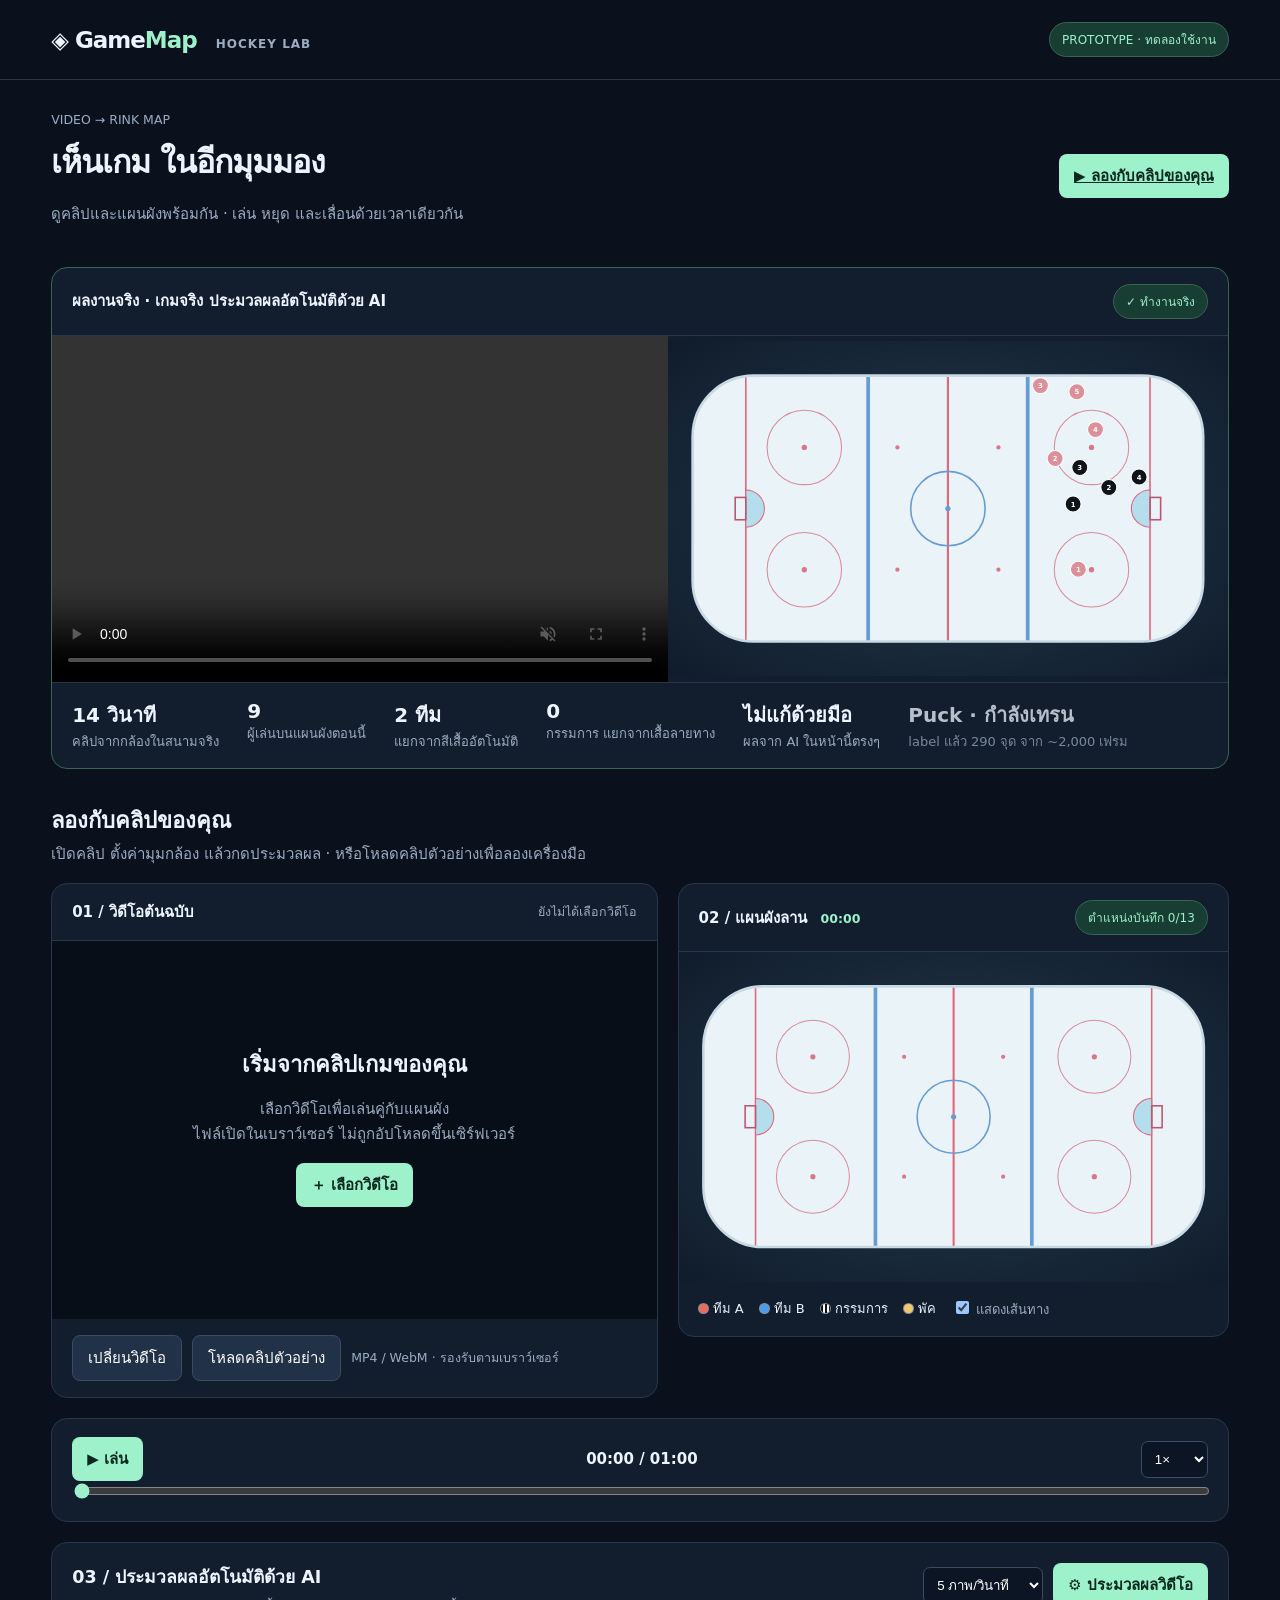
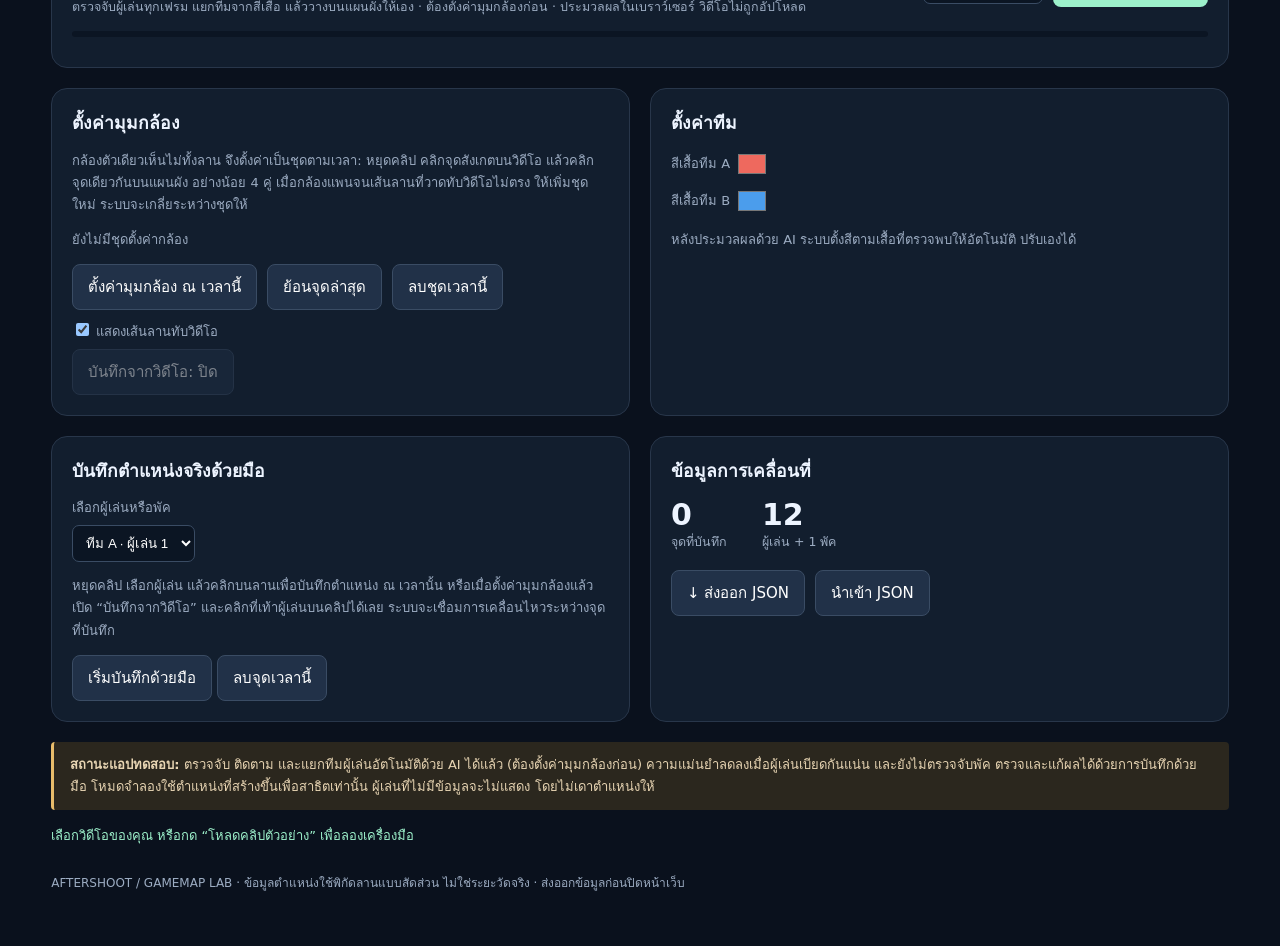
==== commit ca58505c: "GameMap: referees in the AI pipeline and the showcase, puck slot Referees are recognised per track b" ====
--- a/gamemap/index.html
+++ b/gamemap/index.html
@@ -17,11 +17,11 @@
 <header><div class="brand">◈ Game<b>Map</b> <small style="font-size:12px;letter-spacing:1px;margin-left:12px">HOCKEY LAB</small></div><span class="pill">PROTOTYPE · ทดลองใช้งาน</span></header>
 <main><div class="intro"><div><small>VIDEO → RINK MAP</small><h1>เห็นเกม ในอีกมุมมอง</h1><p class="muted">ดูคลิปและแผนผังพร้อมกัน · เล่น หยุด และเลื่อนด้วยเวลาเดียวกัน</p></div><a class="button primary" href="#tool-intro">▶ ลองกับคลิปของคุณ</a></div>
 <section class="card showcase" aria-label="ผลงานจริง"><div class="head"><strong>ผลงานจริง · เกมจริง ประมวลผลอัตโนมัติด้วย AI</strong><span class="pill">✓ ทำงานจริง</span></div><div class="sgrid"><div class="stage"><video id="s-video" muted playsinline loop preload="auto"></video><canvas id="s-overlay"></canvas></div><div class="rinkwrap"><svg id="s-rink" viewBox="0 0 1000 540" aria-label="แผนผังลานจากผล AI"></svg></div></div>
-<div class="sstats"><div><b>14 วินาที</b>คลิปจากกล้องในสนามจริง</div><div><b id="s-live">–</b>ผู้เล่นบนแผนผังตอนนี้</div><div><b>2 ทีม</b>แยกจากสีเสื้ออัตโนมัติ</div><div><b>ไม่แก้ด้วยมือ</b>ผลจาก AI ในหน้านี้ตรงๆ</div></div></section>
+<div class="sstats"><div><b>14 วินาที</b>คลิปจากกล้องในสนามจริง</div><div><b id="s-live">–</b>ผู้เล่นบนแผนผังตอนนี้</div><div><b>2 ทีม</b>แยกจากสีเสื้ออัตโนมัติ</div><div><b id="s-refs">–</b>กรรมการ แยกจากเสื้อลายทาง</div><div><b>ไม่แก้ด้วยมือ</b>ผลจาก AI ในหน้านี้ตรงๆ</div><div style="opacity:.75"><b>Puck · กำลังเทรน</b>label แล้ว 290 จุด จาก ~2,000 เฟรม</div></div></section>
 <div id="tool-intro"><h2 class="section-title">ลองกับคลิปของคุณ</h2><p class="muted" style="margin:0">เปิดคลิป ตั้งค่ามุมกล้อง แล้วกดประมวลผล · หรือโหลดคลิปตัวอย่างเพื่อลองเครื่องมือ</p></div>
 <div class="grid"><section class="card video-card"><div class="head"><strong>01 / วิดีโอต้นฉบับ</strong><small id="filename">ยังไม่ได้เลือกวิดีโอ</small></div><div class="stage"><span id="video-clock" class="video-clock">00:00</span><video id="video" playsinline controls></video><canvas id="overlay"></canvas><div class="empty" id="empty"><strong>เริ่มจากคลิปเกมของคุณ</strong><p class="muted">เลือกวิดีโอเพื่อเล่นคู่กับแผนผัง<br>ไฟล์เปิดในเบราว์เซอร์ ไม่ถูกอัปโหลดขึ้นเซิร์ฟเวอร์</p><label class="button primary" for="file">＋ เลือกวิดีโอ</label></div></div><div class="tools"><label class="button" for="file" style="margin:0;color:white">เปลี่ยนวิดีโอ</label><input class="file" type="file" id="file" accept="video/*"><button id="demo">โหลดคลิปตัวอย่าง</button><small>MP4 / WebM · รองรับตามเบราว์เซอร์</small></div></section>
-<section class="card"><div class="head"><strong>02 / แผนผังลาน <small id="map-clock">00:00</small></strong><span class="pill" id="mode">กำหนดตำแหน่งด้วยมือ</span></div><div class="rinkwrap"><svg id="rink" viewBox="0 0 1000 540" aria-label="แผนผังลานฮอกกี้"><defs><clipPath id="iceclip"><rect x="20" y="20" width="960" height="500" rx="115"/></clipPath></defs><g clip-path="url(#iceclip)"><rect x="20" y="20" width="960" height="500" fill="#eaf3f7"/><path d="M500 20V520" stroke="#df677b" stroke-width="4"/><path d="M350 20V520M650 20V520" stroke="#669cd5" stroke-width="7"/><path d="M120 20V520M880 20V520" stroke="#df677b" stroke-width="3"/><g fill="none" stroke="#d98c99" stroke-width="2"><circle cx="230" cy="155" r="70"/><circle cx="230" cy="385" r="70"/><circle cx="770" cy="155" r="70"/><circle cx="770" cy="385" r="70"/></g><circle cx="500" cy="270" r="70" fill="none" stroke="#669cd5" stroke-width="3"/><g fill="#d9778a"><circle cx="230" cy="155" r="5"/><circle cx="230" cy="385" r="5"/><circle cx="770" cy="155" r="5"/><circle cx="770" cy="385" r="5"/><circle cx="405" cy="155" r="4"/><circle cx="405" cy="385" r="4"/><circle cx="595" cy="155" r="4"/><circle cx="595" cy="385" r="4"/></g><circle cx="500" cy="270" r="5" fill="#669cd5"/><path d="M120 235A35 35 0 0 1 120 305ZM880 235A35 35 0 0 0 880 305Z" fill="#b4dded" stroke="#df677b" stroke-width="2"/><rect x="100" y="249" width="20" height="42" fill="none" stroke="#bd5670" stroke-width="3"/><rect x="880" y="249" width="20" height="42" fill="none" stroke="#bd5670" stroke-width="3"/><g id="trails"></g><g id="players"></g><g id="calibmarks"></g></g><rect x="20" y="20" width="960" height="500" rx="115" fill="none" stroke="#c9d9e4" stroke-width="5"/></svg></div>
-<div class="tools legend"><span><i id="la" style="background:#ee695e"></i>ทีม A</span><span><i id="lb" style="background:#4b9dec"></i>ทีม B</span><span><i style="background:#f0c96b"></i>พัค</span><label style="margin:0"><input type="checkbox" id="trail" checked> แสดงเส้นทาง</label></div></section></div>
+<section class="card"><div class="head"><strong>02 / แผนผังลาน <small id="map-clock">00:00</small></strong><span class="pill" id="mode">กำหนดตำแหน่งด้วยมือ</span></div><div class="rinkwrap"><svg id="rink" viewBox="0 0 1000 540" aria-label="แผนผังลานฮอกกี้"><defs><pattern id="refstripes" width="8" height="8" patternUnits="userSpaceOnUse"><rect width="8" height="8" fill="#fff"/><rect width="4" height="8" fill="#111"/></pattern><clipPath id="iceclip"><rect x="20" y="20" width="960" height="500" rx="115"/></clipPath></defs><g clip-path="url(#iceclip)"><rect x="20" y="20" width="960" height="500" fill="#eaf3f7"/><path d="M500 20V520" stroke="#df677b" stroke-width="4"/><path d="M350 20V520M650 20V520" stroke="#669cd5" stroke-width="7"/><path d="M120 20V520M880 20V520" stroke="#df677b" stroke-width="3"/><g fill="none" stroke="#d98c99" stroke-width="2"><circle cx="230" cy="155" r="70"/><circle cx="230" cy="385" r="70"/><circle cx="770" cy="155" r="70"/><circle cx="770" cy="385" r="70"/></g><circle cx="500" cy="270" r="70" fill="none" stroke="#669cd5" stroke-width="3"/><g fill="#d9778a"><circle cx="230" cy="155" r="5"/><circle cx="230" cy="385" r="5"/><circle cx="770" cy="155" r="5"/><circle cx="770" cy="385" r="5"/><circle cx="405" cy="155" r="4"/><circle cx="405" cy="385" r="4"/><circle cx="595" cy="155" r="4"/><circle cx="595" cy="385" r="4"/></g><circle cx="500" cy="270" r="5" fill="#669cd5"/><path d="M120 235A35 35 0 0 1 120 305ZM880 235A35 35 0 0 0 880 305Z" fill="#b4dded" stroke="#df677b" stroke-width="2"/><rect x="100" y="249" width="20" height="42" fill="none" stroke="#bd5670" stroke-width="3"/><rect x="880" y="249" width="20" height="42" fill="none" stroke="#bd5670" stroke-width="3"/><g id="trails"></g><g id="players"></g><g id="calibmarks"></g></g><rect x="20" y="20" width="960" height="500" rx="115" fill="none" stroke="#c9d9e4" stroke-width="5"/></svg></div>
+<div class="tools legend"><span><i id="la" style="background:#ee695e"></i>ทีม A</span><span><i id="lb" style="background:#4b9dec"></i>ทีม B</span><span><i style="background:repeating-linear-gradient(90deg,#111 0 2px,#fff 2px 4px)"></i>กรรมการ</span><span><i style="background:#f0c96b"></i>พัค</span><label style="margin:0"><input type="checkbox" id="trail" checked> แสดงเส้นทาง</label></div></section></div>
 <section class="card transport" style="margin-top:20px"><div class="row"><button id="play" class="primary">▶ เล่น</button><strong id="clock">00:00 / 01:00</strong><select id="speed" aria-label="ความเร็ว"><option value="0.5">0.5×</option><option selected value="1">1×</option><option value="2">2×</option></select></div><input id="seek" aria-label="เลื่อนเวลา" type="range" min="0" max="60" value="0" step="0.05"></section>
 <section class="card box" style="margin-top:20px"><div class="row" style="flex-wrap:wrap;align-items:flex-start"><div style="flex:1;min-width:260px"><h3 style="margin:0 0 6px">03 / ประมวลผลอัตโนมัติด้วย AI</h3><small class="muted">ตรวจจับผู้เล่นทุกเฟรม แยกทีมจากสีเสื้อ แล้ววางบนแผนผังให้เอง · ต้องตั้งค่ามุมกล้องก่อน · ประมวลผลในเบราว์เซอร์ วิดีโอไม่ถูกอัปโหลด</small></div><div class="tools" style="padding:0"><select id="ai-fps" aria-label="ความถี่ในการประมวลผล"><option value="5" selected>5 ภาพ/วินาที</option><option value="10">10 ภาพ/วินาที</option></select><button id="ai-run" class="primary">⚙ ประมวลผลวิดีโอ</button></div></div><div class="aibar"><i id="ai-prog"></i></div><div id="ai-out" class="muted" style="font-size:13px;margin-top:10px"></div></section>
 <div class="lower"><section class="card box"><h3>ตั้งค่ามุมกล้อง</h3><p class="muted" style="font-size:13px">กล้องตัวเดียวเห็นไม่ทั้งลาน จึงตั้งค่าเป็นชุดตามเวลา: หยุดคลิป คลิกจุดสังเกตบนวิดีโอ แล้วคลิกจุดเดียวกันบนแผนผัง อย่างน้อย 4 คู่ เมื่อกล้องแพนจนเส้นลานที่วาดทับวิดีโอไม่ตรง ให้เพิ่มชุดใหม่ ระบบจะเกลี่ยระหว่างชุดให้</p><div id="kf-list" class="kf-list"></div><div class="tools" style="padding:14px 0 0"><button id="calib">ตั้งค่ามุมกล้อง ณ เวลานี้</button><button id="calib-undo">ย้อนจุดล่าสุด</button><button id="calib-del">ลบชุดเวลานี้</button></div><label style="margin-top:10px"><input type="checkbox" id="calib-lines" checked> แสดงเส้นลานทับวิดีโอ</label><button id="tag" disabled>บันทึกจากวิดีโอ: ปิด</button></section>
@@ -30,18 +30,23 @@
 <section class="card box"><h3>ข้อมูลการเคลื่อนที่</h3><div class="meta"><div><div class="metric" id="count">0</div><small>จุดที่บันทึก</small></div><div><div class="metric">12</div><small>ผู้เล่น + 1 พัค</small></div></div><div class="tools" style="padding:18px 0 0"><button id="export">↓ ส่งออก JSON</button><label class="button" for="import" style="margin:0;color:white">นำเข้า JSON</label><input id="import" class="file" type="file" accept="application/json,.json"></div></section></div>
 <div class="notice"><strong>สถานะแอปทดสอบ:</strong> ตรวจจับ ติดตาม และแยกทีมผู้เล่นอัตโนมัติด้วย AI ได้แล้ว (ต้องตั้งค่ามุมกล้องก่อน) ความแม่นยำลดลงเมื่อผู้เล่นเบียดกันแน่น และยังไม่ตรวจจับพัค ตรวจและแก้ผลได้ด้วยการบันทึกด้วยมือ โหมดจำลองใช้ตำแหน่งที่สร้างขึ้นเพื่อสาธิตเท่านั้น ผู้เล่นที่ไม่มีข้อมูลจะไม่แสดง โดยไม่เดาตำแหน่งให้</div><div id="status" role="status">เลือกวิดีโอของคุณ หรือกด “โหลดคลิปตัวอย่าง” เพื่อลองเครื่องมือ</div><footer>AFTERSHOOT / GAMEMAP LAB · ข้อมูลตำแหน่งใช้พิกัดลานแบบสัดส่วน ไม่ใช่ระยะวัดจริง · ส่งออกข้อมูลก่อนปิดหน้าเว็บ</footer></main>
 <script>
-const $=id=>document.getElementById(id), NS='http://www.w3.org/2000/svg';let t=0,duration=60,playing=false,demo=false,url=null,last=performance.now(),data={};const ids=[...Array.from({length:6},(_,i)=>'A'+(i+1)),...Array.from({length:6},(_,i)=>'B'+(i+1)),'puck'];ids.forEach(id=>{let o=document.createElement('option');o.value=id;o.textContent=id==='puck'?'พัค':('ทีม '+id[0]+' · ผู้เล่น '+id.slice(1));$('entity').append(o)});
+const $=id=>document.getElementById(id), NS='http://www.w3.org/2000/svg';let t=0,duration=60,playing=false,demo=false,url=null,last=performance.now(),data={};const ids=[...Array.from({length:6},(_,i)=>'A'+(i+1)),...Array.from({length:6},(_,i)=>'B'+(i+1)),'R1','R2','R3','puck'];ids.forEach(id=>{let o=document.createElement('option');o.value=id;o.textContent=id==='puck'?'พัค':id[0]==='R'?'กรรมการ '+id.slice(1):('ทีม '+id[0]+' · ผู้เล่น '+id.slice(1));$('entity').append(o)});
+// referees are drawn striped; team colours come from the team inputs
+const fillOf=id=>id==='puck'?'#e9b733':id[0]==='R'?'url(#refstripes)':$(id[0]==='A'?'ca':'cb').value, trailOf=id=>id[0]==='R'?'#333':fillOf(id);
 const say=s=>$('status').textContent=s, fmt=n=>`${Math.floor(n/60).toString().padStart(2,'0')}:${Math.floor(n%60).toString().padStart(2,'0')}`;
 function pos(id,time){if(demo){let i=ids.indexOf(id),a=i<6,b=i===12;return{x:b?500+220*Math.sin(time*.5):160+(i%6)*125+50*Math.sin(time*.3+i),y:b?270+110*Math.cos(time*.7):a?175+70*Math.sin(time*.4+i):365+70*Math.cos(time*.4+i)}}let k=data[id]||[];if(!k.length||time<k[0].t||time>k[k.length-1].t+.1)return null;let next=k.findIndex(p=>p.t>time);if(next<0)return k[k.length-1];let a=k[next-1],b=k[next],f=(time-a.t)/(b.t-a.t);if(b.cut)return null;return{x:a.x+(b.x-a.x)*f,y:a.y+(b.y-a.y)*f}}
 function svg(tag,attrs,parent){let e=document.createElementNS(NS,tag);Object.entries(attrs).forEach(([k,v])=>e.setAttribute(k,v));parent.append(e);return e}
-function render(){$('players').replaceChildren();$('trails').replaceChildren();let known=0;ids.forEach(id=>{let p=pos(id,t);if(!p)return;known++;let color=id==='puck'?'#e9b733':$(id[0]==='A'?'ca':'cb').value;if($('trail').checked){let pts=[];for(let s=Math.max(0,t-3);s<=t;s+=.15){let q=pos(id,s);if(q)pts.push(q.x+','+q.y)}svg('polyline',{points:pts.join(' '),fill:'none',stroke:color,'stroke-width':3,opacity:.4},$('trails'))}let g=svg('g',{class:'dot'+($('entity').value===id?' selected':''),transform:`translate(${p.x} ${p.y})`},$('players'));svg('circle',{r:id==='puck'?9:15,fill:color,stroke:'white','stroke-width':2},g);if(id!=='puck'){let txt=svg('text',{'text-anchor':'middle',dy:5,fill:'white','font-size':13,'font-weight':700},g);txt.textContent=id.slice(1)}g.onclick=e=>{e.stopPropagation();$('entity').value=id;render()}});$('clock').textContent=fmt(t)+' / '+fmt(duration);$('video-clock').textContent=fmt(t);$('map-clock').textContent=fmt(t);$('seek').max=duration;$('seek').value=t;$('count').textContent=Object.values(data).reduce((n,k)=>n+k.length,0);$('mode').textContent=demo?'ข้อมูลจำลอง · ไม่ได้มาจากวิดีโอ':`ตำแหน่งบันทึก ${known}/13`; $('play').textContent=playing?'❚❚ หยุด':'▶ เล่น';$('la').style.background=$('ca').value;$('lb').style.background=$('cb').value;renderCalib()}
+// one map token: a numbered disc for skaters, a striped "R" disc for referees, a small disc for the puck
+function drawToken(g,id,fill){const ref=id[0]==='R';svg('circle',{r:id==='puck'?9:15,fill,stroke:ref?'#111':'white','stroke-width':ref?2.5:2},g);if(id==='puck')return;
+ const txt=svg('text',{'text-anchor':'middle',dy:5,fill:ref?'#c8102e':'white','font-size':13,'font-weight':800,...(ref?{stroke:'#fff','stroke-width':3,'paint-order':'stroke'}:{})},g);txt.textContent=ref?'R':id.slice(1)}
+function render(){$('players').replaceChildren();$('trails').replaceChildren();let known=0;ids.forEach(id=>{let p=pos(id,t);if(!p)return;known++;if($('trail').checked){let pts=[];for(let s=Math.max(0,t-3);s<=t;s+=.15){let q=pos(id,s);if(q)pts.push(q.x+','+q.y)}svg('polyline',{points:pts.join(' '),fill:'none',stroke:trailOf(id),'stroke-width':3,opacity:.4},$('trails'))}let g=svg('g',{class:'dot'+($('entity').value===id?' selected':''),transform:`translate(${p.x} ${p.y})`},$('players'));drawToken(g,id,fillOf(id));g.onclick=e=>{e.stopPropagation();$('entity').value=id;render()}});$('clock').textContent=fmt(t)+' / '+fmt(duration);$('video-clock').textContent=fmt(t);$('map-clock').textContent=fmt(t);$('seek').max=duration;$('seek').value=t;$('count').textContent=Object.values(data).reduce((n,k)=>n+k.length,0);$('mode').textContent=demo?'ข้อมูลจำลอง · ไม่ได้มาจากวิดีโอ':`ตำแหน่งบันทึก ${known}/13`; $('play').textContent=playing?'❚❚ หยุด':'▶ เล่น';$('la').style.background=$('ca').value;$('lb').style.background=$('cb').value;renderCalib()}
 function pause(){playing=false;$('video').pause();render()}
 function loadVideo(f){pause();if(url)URL.revokeObjectURL(url);url=URL.createObjectURL(f);$('video').src=url;$('video').loop=false;$('video').style.display='block';$('video-clock').style.display='block';$('empty').style.display='none';$('filename').textContent=f.name;demo=false;data={};kfs=[];pending=null;mode='none';t=0;$('ai-out').textContent='';$('ai-prog').style.width='0'}
 $('file').onchange=()=>{let f=$('file').files[0];if(!f)return;if(Object.values(data).some(k=>k.length)&&!confirm('เปลี่ยนวิดีโอและล้างตำแหน่งเดิม? ส่งออกข้อมูลก่อนหากต้องการเก็บ'))return;loadVideo(f);say('เปิดวิดีโอแล้ว ตั้งค่ามุมกล้อง แล้วกด ⚙ ประมวลผลวิดีโอ หรือบันทึกตำแหน่งด้วยมือ');render()};$('video').onloadedmetadata=()=>{duration=Number.isFinite($('video').duration)?$('video').duration:60;render()};$('video').onerror=()=>say('เบราว์เซอร์เปิดวิดีโอนี้ไม่ได้ กรุณาลอง MP4 แบบ H.264 หรือ WebM');$('video').onplay=()=>{playing=true;render()};$('video').onpause=()=>{playing=false;render()};$('video').onseeking=()=>{t=$('video').currentTime;render()};$('video').onseeked=()=>{t=$('video').currentTime;render()};$('video').onended=pause;$('video').ontimeupdate=()=>{t=$('video').currentTime;render()};
 $('play').onclick=async()=>{if(playing){pause();return}if(t>=duration){t=0;if(url)$('video').currentTime=0}if(url){try{await $('video').play()}catch{say('กรุณาเปิดวิดีโอด้วยปุ่มเล่นบนวิดีโอ')}}else{playing=true;render()}};$('seek').oninput=()=>{t=+$('seek').value;if(url)$('video').currentTime=t;render()};$('speed').onchange=()=>$('video').playbackRate=+$('speed').value;
 // Sample: a real game clip with the AI result saved from this page's own processing (export JSON), so visitors see it without calibrating or waiting
 $('demo').onclick=async()=>{if(aiBusy)return;if(Object.values(data).some(k=>k.length)&&!confirm('เปิดตัวอย่างจะแทนที่วิดีโอและตำแหน่งที่บันทึกไว้ ดำเนินการต่อ?'))return;say('กำลังโหลดตัวอย่าง…');
- try{const [vb,d]=await Promise.all([fetch('/gamemap/sample/game-clip.mp4').then(r=>{if(!r.ok)throw Error();return r.blob()}),fetch('/gamemap/sample/game-clip.json').then(r=>{if(!r.ok)throw Error();return r.json()})]),v=$('video');
+ try{const [vb,d]=await Promise.all([fetch('/gamemap/sample/game-clip.mp4').then(r=>{if(!r.ok)throw Error();return r.blob()}),fetch('/gamemap/sample/game-clip.json',{cache:'no-cache'}).then(r=>{if(!r.ok)throw Error();return r.json()})]),v=$('video');
   data={};loadVideo(new File([vb],'ตัวอย่าง · เกมจริง 14 วินาที',{type:'video/mp4'}));await new Promise(r=>v.addEventListener('loadedmetadata',r,{once:true}));
   applyImport(d);$('calib-lines').checked=false;v.loop=true;$('ai-out').textContent='ตัวอย่างนี้คือผลจากการประมวลผลด้วย AI ในหน้านี้จริง (ไม่ได้แก้ด้วยมือ) · ลองเปิดคลิปของคุณเองแล้วกด ⚙ ประมวลผลวิดีโอ';say('ตัวอย่างจากเกมจริง: ผู้เล่นถูกตรวจจับ แยกทีม และติดตามอัตโนมัติด้วย AI');await v.play().catch(()=>{})}
  catch{say('โหลดตัวอย่างไม่สำเร็จ ลองใหม่อีกครั้ง')}};$('manual').onclick=()=>{pause();demo=false;say('โหมดบันทึก: เลือกผู้เล่น หยุดคลิป แล้วคลิกตำแหน่งบนลาน');render()};function record(p){let id=$('entity').value;data[id]=(data[id]||[]).filter(k=>Math.abs(k.t-t)>.12);data[id].push({t:+t.toFixed(3),x:+p.x.toFixed(2),y:+p.y.toFixed(2)});data[id].sort((a,b)=>a.t-b.t);say(`บันทึก ${id} ที่ ${t.toFixed(2)} วินาทีแล้ว`);render()}
@@ -67,10 +72,12 @@
 function snap(p){let b=p,d=22;for(let [x,y] of marks){let k=Math.hypot(x-p.x,y-p.y);if(k<d){d=k;b={x,y}}}return b}
 function vbox(cw,ch){let v=$('video');if(!url||!v.videoWidth)return null;let s=Math.min(cw/v.videoWidth,ch/v.videoHeight),w=v.videoWidth*s,h=v.videoHeight*s;return{x:(cw-w)/2,y:(ch-h)/2,w,h}}
 function calibMap(p){if(!pending){say('คลิกจุดบนวิดีโอก่อน แล้วค่อยคลิกจุดเดียวกันบนแผนผัง');return}let s=snap(p),k=kfAt(t);if(!k){k={t:+t.toFixed(3),pairs:[],H:null};kfs.push(k);kfs.sort((a,b)=>a.t-b.t)}k.pairs.push({...pending,x:s.x,y:s.y});pending=null;refreshKf(k);let n=k.pairs.length;say(n<4?`ชุดเวลา ${fmt(k.t)} · ${n} คู่ · ต้องการอีก ${4-n} คู่`:k.H?`ชุดเวลา ${fmt(k.t)} ใช้ได้แล้ว (${n} คู่) · เช็กว่าเส้นลานที่วาดทับตรงกับเส้นจริงบนวิดีโอ`:'จุดเรียงเป็นแนวเดียวกันเกินไป เลือกจุดที่กระจายทั่วภาพ');render()}
-function dot(x,sx,sy,col,label,ring){x.beginPath();x.arc(sx,sy,9,0,7);x.fillStyle=col;x.fill();x.lineWidth=ring?3:2;x.strokeStyle='#fff';x.stroke();if(label!==''){x.fillStyle='#fff';x.font='700 11px system-ui';x.textAlign='center';x.textBaseline='middle';x.fillText(label,sx,sy+.5)}}
+function dot(x,sx,sy,col,label,ring){const ref=col==='ref';x.beginPath();x.arc(sx,sy,9,0,7);x.fillStyle=ref?'#fff':col;x.fill();
+ if(ref){x.save();x.clip();x.fillStyle='#111';for(let k=-9;k<9;k+=6)x.fillRect(sx+k,sy-9,3,18);x.restore();x.beginPath();x.arc(sx,sy,9,0,7)}
+ x.lineWidth=ring?3:2;x.strokeStyle=ref?'#111':'#fff';x.stroke();if(label!==''){x.font='800 11px system-ui';x.textAlign='center';x.textBaseline='middle';if(ref){x.lineWidth=3;x.strokeStyle='#fff';x.strokeText(label,sx,sy+.5)}x.fillStyle=ref?'#c8102e':'#fff';x.fillText(label,sx,sy+.5)}}
 function drawOverlay(H){let c=$('overlay'),r=c.getBoundingClientRect(),d=devicePixelRatio||1,W=Math.round(r.width*d),Hp=Math.round(r.height*d);if(c.width!==W||c.height!==Hp){c.width=W;c.height=Hp}let x=c.getContext('2d');x.setTransform(d,0,0,d,0,0);x.clearRect(0,0,r.width,r.height);let g=vbox(r.width,r.height);if(!g)return;let px=(u,v)=>[g.x+u*g.w,g.y+v*g.h],Hi=H&&invH(H);x.save();x.beginPath();x.rect(g.x,g.y,g.w,g.h);x.clip();
  if(Hi&&$('calib-lines').checked){x.lineWidth=2;x.globalAlpha=.8;for(let [pts,col] of rinkShapes){x.strokeStyle=col;x.beginPath();let on=false;for(let [mx,my] of pts){let q=applyH(Hi,mx,my);if(!q||Math.abs(q.x-.5)>2||Math.abs(q.y-.5)>2){on=false;continue}let [sx,sy]=px(q.x,q.y);on?x.lineTo(sx,sy):x.moveTo(sx,sy);on=true}x.stroke()}x.globalAlpha=1}
- if(Hi&&!demo)ids.forEach(id=>{let p=pos(id,t),q=p&&applyH(Hi,p.x,p.y);if(q)dot(x,...px(q.x,q.y),id==='puck'?'#e9b733':$(id[0]==='A'?'ca':'cb').value,id==='puck'?'':id.slice(1),id===$('entity').value)});
+ if(Hi&&!demo)ids.forEach(id=>{let p=pos(id,t),q=p&&applyH(Hi,p.x,p.y);if(q)dot(x,...px(q.x,q.y),id[0]==='R'?'ref':fillOf(id),id==='puck'?'':id[0]==='R'?'R':id.slice(1),id===$('entity').value)});
  if(mode==='calib'){let k=kfAt(t);(k?k.pairs:[]).forEach((q,i)=>dot(x,...px(q.u,q.v),'#0b8f5f',i+1,false));if(pending)dot(x,...px(pending.u,pending.v),'#e8bc6b','?',true)}x.restore()}
 function renderCalib(){let k=kfAt(t);$('calib').textContent=mode==='calib'?'✓ เสร็จสิ้นการตั้งค่า':'ตั้งค่ามุมกล้อง ณ เวลานี้';$('calib').className=mode==='calib'?'primary':'';$('tag').disabled=!kfs.some(q=>q.H);$('tag').textContent='บันทึกจากวิดีโอ: '+(mode==='tag'?'เปิด':'ปิด');$('tag').className=mode==='tag'?'primary':'';$('overlay').classList.toggle('active',mode!=='none'&&!!url);$('players').style.pointerEvents=mode==='calib'?'none':'';
  let g=$('calibmarks');g.replaceChildren();if(mode==='calib'){marks.forEach(([x,y])=>svg('circle',{cx:x,cy:y,r:9,fill:'none',stroke:'#0b8f5f','stroke-width':1.5,opacity:.55},g));(k?k.pairs:[]).forEach((q,i)=>{svg('circle',{cx:q.x,cy:q.y,r:11,fill:'#0b8f5f',stroke:'white','stroke-width':2},g);svg('text',{x:q.x,y:q.y+4,'text-anchor':'middle',fill:'white','font-size':12,'font-weight':700},g).textContent=i+1})}
@@ -94,9 +101,11 @@
  for(let y=roi.y;;y+=Math.round(th*.7)){const h=Math.min(th,roi.y+roi.h-y);for(let x=roi.x;;x+=Math.round(tw*.7)){const w=Math.min(tw,roi.x+roi.w-x);if(w>=40&&h>=40){c.width=w;c.height=h;c.getContext('2d').drawImage(src,x,y,w,h,0,0,w,h);for(const d of det.detect(c).detections){const b=d.boundingBox;out.push({x:b.originX+x,y:b.originY+y,w:b.width,h:b.height,s:d.categories[0].score})}}if(x+w>=roi.x+roi.w)break}if(y+h>=roi.y+roi.h)break}
  out.sort((a,b)=>b.s-a.s);const keep=[],ov=(a,b)=>Math.max(0,Math.min(a.x+a.w,b.x+b.w)-Math.max(a.x,b.x))*Math.max(0,Math.min(a.y+a.h,b.y+b.h)-Math.max(a.y,b.y))/Math.min(a.w*a.h,b.w*b.h);for(const b of out)if(!keep.some(k=>ov(k,b)>.5))keep.push(b);return keep}
 // Jersey descriptor from the torso: share of colourful pixels and their mean hue (weighted ×3 — the strongest team cue), plus brightness and dark share
-function jersey(cx,b){const x=Math.round(b.x+b.w*.2),y=Math.round(b.y+b.h*.15),w=Math.max(2,Math.round(b.w*.6)),h=Math.max(2,Math.round(b.h*.4)),d=cx.getImageData(x,y,w,h).data;let n=0,cf=0,hx=0,hy=0,L=0,dark=0,R=0,G=0,B=0;
- for(let i=0;i<d.length;i+=4){const r=d[i],g=d[i+1],bl=d[i+2],mx=Math.max(r,g,bl),mn=Math.min(r,g,bl),l=(r+g+bl)/3;n++;L+=l;R+=r;G+=g;B+=bl;if(l<70)dark++;if(mx-mn>40){cf++;const hh=mx===r?((g-bl)/(mx-mn)+6)%6:mx===g?(bl-r)/(mx-mn)+2:(r-g)/(mx-mn)+4;hx+=Math.cos(hh*Math.PI/3);hy+=Math.sin(hh*Math.PI/3)}}
- return{rgb:[R/n,G/n,B/n],v:[3*cf/n,3*hx/n,3*hy/n,L/n/255,dark/n]}}
+// stripe: share of side-by-side pixel pairs that flip between dark and light — a referee's striped shirt scores high, a plain jersey low
+function jersey(cx,b){const x=Math.round(b.x+b.w*.2),y=Math.round(b.y+b.h*.15),w=Math.max(2,Math.round(b.w*.6)),h=Math.max(2,Math.round(b.h*.4)),d=cx.getImageData(x,y,w,h).data;let n=0,cf=0,hx=0,hy=0,L=0,dark=0,R=0,G=0,B=0,flips=0;
+ for(let i=0;i<d.length;i+=4){const r=d[i],g=d[i+1],bl=d[i+2],mx=Math.max(r,g,bl),mn=Math.min(r,g,bl),l=(r+g+bl)/3;n++;L+=l;R+=r;G+=g;B+=bl;if(l<70)dark++;if(mx-mn>40){cf++;const hh=mx===r?((g-bl)/(mx-mn)+6)%6:mx===g?(bl-r)/(mx-mn)+2:(r-g)/(mx-mn)+4;hx+=Math.cos(hh*Math.PI/3);hy+=Math.sin(hh*Math.PI/3)}
+  if((i/4)%w<w-1){const l2=(d[i+4]+d[i+5]+d[i+6])/3;if(Math.abs(l-l2)>60)flips++}}
+ return{rgb:[R/n,G/n,B/n],v:[3*cf/n,3*hx/n,3*hy/n,L/n/255,dark/n],stripe:flips/n,color:cf/n}}
 function kmeans(Z,k){const dist=(a,b)=>a.reduce((s,v,j)=>s+(v-b[j])**2,0);
  let C=[Z[0]];while(C.length<k)C.push(Z.reduce((best,z)=>{const m=Math.min(...C.map(c=>dist(c,z)));return m>best[0]?[m,z]:best},[-1,null])[1]);let L=[];
  for(let it=0;it<25;it++){L=Z.map(z=>{let bi=0;C.forEach((c,i)=>{if(dist(c,z)<dist(C[bi],z))bi=i});return bi});C=C.map((c,i)=>{const m=Z.filter((_,n)=>L[n]===i);return m.length?c.map((_,j)=>m.reduce((s,z)=>s+z[j],0)/m.length):c})}return L}
@@ -104,24 +113,26 @@
 function buildTracks(frames,step){if(frames.reduce((n,fr)=>n+fr.dets.length,0)<5)throw Error('ตรวจพบผู้เล่นบนลานน้อยเกินไป ลองตรวจการตั้งค่ามุมกล้อง');
  // 1) link detections over time by rink distance (greedy nearest, gated by how far a skater can move since it was last seen)
  let tracks=[],live=[];
- for(const fr of frames){const ds=fr.dets,pairs=[],ut=new Set,ud=new Set;live=live.filter(tr=>fr.t-tr.at(-1).t<=1.5);
-  live.forEach((tr,i)=>ds.forEach((d,j)=>{const l=tr.at(-1),dist=Math.hypot(l.x-d.p.x,l.y-d.p.y);if(dist<30+300*(fr.t-l.t))pairs.push([dist,i,j])}));pairs.sort((a,b)=>a[0]-b[0]);
+ for(const fr of frames){const ds=fr.dets,pairs=[],ut=new Set,ud=new Set;live=live.filter(tr=>fr.t-tr.at(-1).t<=1);
+  // ~120 map units/s ≈ 25 ft/s, a fast skate; looser than that lets one track hop between nearby people
+  live.forEach((tr,i)=>ds.forEach((d,j)=>{const l=tr.at(-1),dist=Math.hypot(l.x-d.p.x,l.y-d.p.y);if(dist<25+120*(fr.t-l.t))pairs.push([dist,i,j])}));pairs.sort((a,b)=>a[0]-b[0]);
   for(const [,i,j] of pairs){if(ut.has(i)||ud.has(j))continue;ut.add(i);ud.add(j);live[i].push({t:fr.t,x:ds[j].p.x,y:ds[j].p.y,f:ds[j].f})}
   ds.forEach((d,j)=>{if(!ud.has(j)){const tr=[{t:fr.t,x:d.p.x,y:d.p.y,f:d.f}];tracks.push(tr);live.push(tr)}})}
  tracks=tracks.filter(tr=>tr.length>=3);if(tracks.length<2)throw Error('ติดตามผู้เล่นได้น้อยเกินไป ลองเพิ่มความถี่เป็น 10 ภาพ/วินาที');
- // 2) jersey colour averaged over each whole track, then grouped: two teams + officials, unless the smallest group is too big to be officials
- const avg=(tr,key)=>tr[0].f[key].map((_,j)=>tr.reduce((s,p)=>s+p.f[key][j],0)/tr.length),X=tracks.map(tr=>avg(tr,'v')),len=tracks.map(tr=>tr.length),total=len.reduce((a,b)=>a+b,0);
- const L3=tracks.length>=3?kmeans(X,3):null,w3=[0,1,2].map(i=>L3?len.reduce((s,n,k)=>s+(L3[k]===i?n:0),0):0),ord=[0,1,2].sort((a,b)=>w3[b]-w3[a]),use3=L3&&w3[ord[2]]<.2*total,L=use3?L3:kmeans(X,2),teams=use3?[ord[0],ord[1]]:[0,1];
- tracks.forEach((tr,k)=>tr.team=teams.indexOf(L[k]));
+ // 2) referees: a near-colourless shirt with dark/light stripes, averaged over the whole track (measured on the sample: officials 0.13-0.18,
+ //    a white goalie 0.08); everyone else is grouped into two teams by jersey colour averaged over the track
+ const avg=(tr,key)=>tr[0].f[key].map((_,j)=>tr.reduce((s,p)=>s+p.f[key][j],0)/tr.length),mean1=(tr,key)=>tr.reduce((s,p)=>s+p.f[key],0)/tr.length;
+ tracks.forEach(tr=>tr.team=mean1(tr,'color')<.05&&mean1(tr,'stripe')>.12?2:-1);
+ const skaters=tracks.filter(tr=>tr.team<0);if(skaters.length>=2){const L=kmeans(skaters.map(tr=>avg(tr,'v')),2);skaters.forEach((tr,k)=>tr.team=L[k])}
  const mean=ti=>{const s=[0,0,0];let n=0;tracks.forEach(tr=>{if(tr.team===ti){avg(tr,'rgb').forEach((c,j)=>s[j]+=c*tr.length);n+=tr.length}});return s.map(c=>c/Math.max(n,1))},sat=c=>Math.max(...c)-Math.min(...c),m=[mean(0),mean(1)];
- if(sat(m[1])>sat(m[0])){tracks.forEach(tr=>{if(tr.team>=0)tr.team=1-tr.team});m.reverse()}
- // 3) tracks fill six slots per team; a free slot whose last point is nearest (in place and time) is reused, so a re-found skater
- //    usually keeps their number; the join is marked as a cut so playback doesn't draw a jump
- const out={},counts=[0,0],slots=[Array(6).fill(null),Array(6).fill(null)];let others=0;
- for(const tr of tracks.sort((a,b)=>a[0].t-b[0].t)){const ti=tr.team;if(ti<0){others++;continue}const f=tr[0],cost=e=>e===null?150:e.t>=f.t?Infinity:Math.hypot(e.x-f.x,e.y-f.y)+100*(f.t-e.t);
+ if(sat(m[1])>sat(m[0])){tracks.forEach(tr=>{if(tr.team===0||tr.team===1)tr.team=1-tr.team});m.reverse()}
+ // 3) tracks fill six slots per team (three for referees); a free slot whose last point is nearest (in place and time) is reused, so a
+ //    re-found person usually keeps their number; the join is marked as a cut so playback doesn't draw a jump
+ const out={},counts=[0,0,0],slots=[Array(6).fill(null),Array(6).fill(null),Array(3).fill(null)];
+ for(const tr of tracks.sort((a,b)=>a[0].t-b[0].t)){const ti=tr.team;if(ti<0)continue;const f=tr[0],cost=e=>e===null?150:e.t>=f.t?Infinity:Math.hypot(e.x-f.x,e.y-f.y)+40*(f.t-e.t);
   let s=-1;slots[ti].forEach((e,i)=>{if(cost(e)<Infinity&&(s<0||cost(e)<cost(slots[ti][s])))s=i});if(s<0)continue;
-  const id='AB'[ti]+(s+1),pts=smooth(tr);if(out[id])pts[0].cut=true;out[id]=[...(out[id]||[]),...pts];slots[ti][s]=tr.at(-1);counts[ti]++}
- return{data:out,colors:m,counts,others}}
+  const id='ABR'[ti]+(s+1),pts=smooth(tr);if(out[id])pts[0].cut=true;out[id]=[...(out[id]||[]),...pts];slots[ti][s]=tr.at(-1);counts[ti]++}
+ return{data:out,colors:m,counts}}
 const hex=c=>'#'+c.map(v=>Math.round(Math.max(0,Math.min(255,v))).toString(16).padStart(2,'0')).join(''), mapColor=c=>{const mx=Math.max(...c);return Math.max(...c)-Math.min(...c)<30?(mx>110?'#33414f':'#0f1419'):hex(c.map(v=>v*220/mx))};
 $('ai-run').onclick=async()=>{if(aiBusy){aiCancel=true;return}if(!url){say('เปิดวิดีโอก่อนประมวลผล');return}if(!kfs.some(k=>k.H)){say('ตั้งค่ามุมกล้องก่อน (อย่างน้อย 4 คู่) ระบบใช้เพื่อแปลงตำแหน่งบนวิดีโอเป็นตำแหน่งบนลาน');$('calib').scrollIntoView({block:'center'});return}
  if(Object.values(data).some(k=>k.length)&&!confirm('ประมวลผลใหม่จะแทนที่ตำแหน่งที่บันทึกไว้ทั้งหมด ดำเนินการต่อ?'))return;
@@ -132,22 +143,22 @@
    frames.push({t:tm,dets});$('ai-prog').style.width=(tm/duration*100).toFixed(1)+'%';say(`กำลังประมวลผล ${fmt(tm)} / ${fmt(duration)} · พบ ${dets.length} คนบนลาน`)}
   if(aiCancel){say('หยุดการประมวลผลแล้ว ข้อมูลเดิมไม่ถูกเปลี่ยน');return}
   const r=buildTracks(frames,step);data=r.data;$('ca').value=mapColor(r.colors[0]);$('cb').value=mapColor(r.colors[1]);$('ai-prog').style.width='100%';
-  $('ai-out').innerHTML=`ทีม A <i style="display:inline-block;width:10px;height:10px;border-radius:50%;background:${hex(r.colors[0])}"></i> ${r.counts[0]} เส้นทาง · ทีม B <i style="display:inline-block;width:10px;height:10px;border-radius:50%;background:${hex(r.colors[1])}"></i> ${r.counts[1]} เส้นทาง · ตัดออก (กรรมการ/อื่นๆ) ${r.others} เส้นทาง · ${frames.length} เฟรม ใน ${Math.round((performance.now()-started)/1000)} วินาที · ยังไม่ตรวจจับพัค`;
+  $('ai-out').innerHTML=`ทีม A <i style="display:inline-block;width:10px;height:10px;border-radius:50%;background:${hex(r.colors[0])}"></i> ${r.counts[0]} เส้นทาง · ทีม B <i style="display:inline-block;width:10px;height:10px;border-radius:50%;background:${hex(r.colors[1])}"></i> ${r.counts[1]} เส้นทาง · กรรมการ ${r.counts[2]} เส้นทาง · ${frames.length} เฟรม ใน ${Math.round((performance.now()-started)/1000)} วินาที · ยังไม่ตรวจจับพัค`;
   t=0;v.currentTime=0;say('ประมวลผลเสร็จ กดเล่นเพื่อดูผู้เล่นเคลื่อนที่บนแผนผัง แก้จุดที่ผิดได้ด้วยการบันทึกด้วยมือ')}
  catch(e){console.error(e);say('ประมวลผลไม่สำเร็จ: '+(e&&e.message||e))}
  finally{aiBusy=false;$('ai-run').textContent='⚙ ประมวลผลวิดีโอ';render()}};
 // Showcase: the saved AI result on the sample clip plays by itself at the top, independent of the tool below
-(async()=>{try{const d=await fetch('/gamemap/sample/game-clip.json').then(r=>{if(!r.ok)throw Error();return r.json()}),sv=$('s-video'),sr=$('s-rink'),oc=$('s-overlay');
+(async()=>{try{const d=await fetch('/gamemap/sample/game-clip.json',{cache:'no-cache'}).then(r=>{if(!r.ok)throw Error();return r.json()}),sv=$('s-video'),sr=$('s-rink'),oc=$('s-overlay');
  sr.innerHTML=$('rink').innerHTML.replace(/id="(trails|players|calibmarks|iceclip)"/g,'id="s-$1"').replace('url(#iceclip)','url(#s-iceclip)');
- const Hi=invH(solveH(d.calibration.keyframes[0].pairs)),color=id=>d.colors[id[0]],ids12=Object.keys(d.tracks);
+ const Hi=invH(solveH(d.calibration.keyframes[0].pairs)),ref=id=>id[0]==='R',color=id=>ref(id)?'url(#refstripes)':d.colors[id[0]],ids12=Object.keys(d.tracks);
  const at=(k,time)=>{if(!k.length||time<k[0].t||time>k.at(-1).t+.1)return null;const n=k.findIndex(p=>p.t>time);if(n<0)return k.at(-1);const a=k[n-1],b=k[n];if(b.cut)return null;const f=(time-a.t)/(b.t-a.t);return{x:a.x+(b.x-a.x)*f,y:a.y+(b.y-a.y)*f}};
  const draw=()=>{const time=sv.currentTime,pl=$('s-players'),tl=$('s-trails');pl.replaceChildren();tl.replaceChildren();
   const r=oc.getBoundingClientRect(),dpr=devicePixelRatio||1;if(oc.width!==Math.round(r.width*dpr)){oc.width=Math.round(r.width*dpr);oc.height=Math.round(r.height*dpr)}const x=oc.getContext('2d');x.setTransform(dpr,0,0,dpr,0,0);x.clearRect(0,0,r.width,r.height);
-  const s=sv.videoWidth?Math.min(r.width/sv.videoWidth,r.height/sv.videoHeight):0,g={w:sv.videoWidth*s,h:sv.videoHeight*s};g.x=(r.width-g.w)/2;g.y=(r.height-g.h)/2;let live=0;
+  const s=sv.videoWidth?Math.min(r.width/sv.videoWidth,r.height/sv.videoHeight):0,g={w:sv.videoWidth*s,h:sv.videoHeight*s};g.x=(r.width-g.w)/2;g.y=(r.height-g.h)/2;let live=0,refs=0;
   for(const id of ids12){const k=d.tracks[id],p=at(k,time);if(!p)continue;live++;const pts=[];for(let q=Math.max(0,time-3);q<=time;q+=.15){const o=at(k,q);if(o)pts.push(o.x+','+o.y)}
-   svg('polyline',{points:pts.join(' '),fill:'none',stroke:color(id),'stroke-width':3,opacity:.45},tl);const gr=svg('g',{transform:`translate(${p.x} ${p.y})`},pl);svg('circle',{r:15,fill:color(id),stroke:'white','stroke-width':2},gr);svg('text',{'text-anchor':'middle',dy:5,fill:'white','font-size':13,'font-weight':700},gr).textContent=id.slice(1);
-   const v=s&&applyH(Hi,p.x,p.y);if(v)dot(x,g.x+v.x*g.w,g.y+v.y*g.h,color(id),id.slice(1),false)}
-  $('s-live').textContent=live;requestAnimationFrame(draw)};
+   svg('polyline',{points:pts.join(' '),fill:'none',stroke:ref(id)?'#333':color(id),'stroke-width':3,opacity:.45},tl);drawToken(svg('g',{transform:`translate(${p.x} ${p.y})`},pl),id,color(id));
+   const v=s&&applyH(Hi,p.x,p.y);if(v)dot(x,g.x+v.x*g.w,g.y+v.y*g.h,ref(id)?'ref':color(id),ref(id)?'R':id.slice(1),false);if(ref(id))refs++}
+  $('s-live').textContent=live-refs;$('s-refs').textContent=refs;requestAnimationFrame(draw)};
  sv.src='/gamemap/sample/game-clip.mp4';sv.play().catch(()=>{sv.controls=true});draw()}catch{$('s-live').textContent='–'}})();
 function tick(now){let dt=Math.min((now-last)/1000,.2);last=now;if(playing&&url){t=$('video').currentTime;render()}if(playing&&!url){t=Math.min(duration,t+dt*+$('speed').value);if(t>=duration)playing=false;render()}requestAnimationFrame(tick)}render();requestAnimationFrame(tick);
 </script></html>
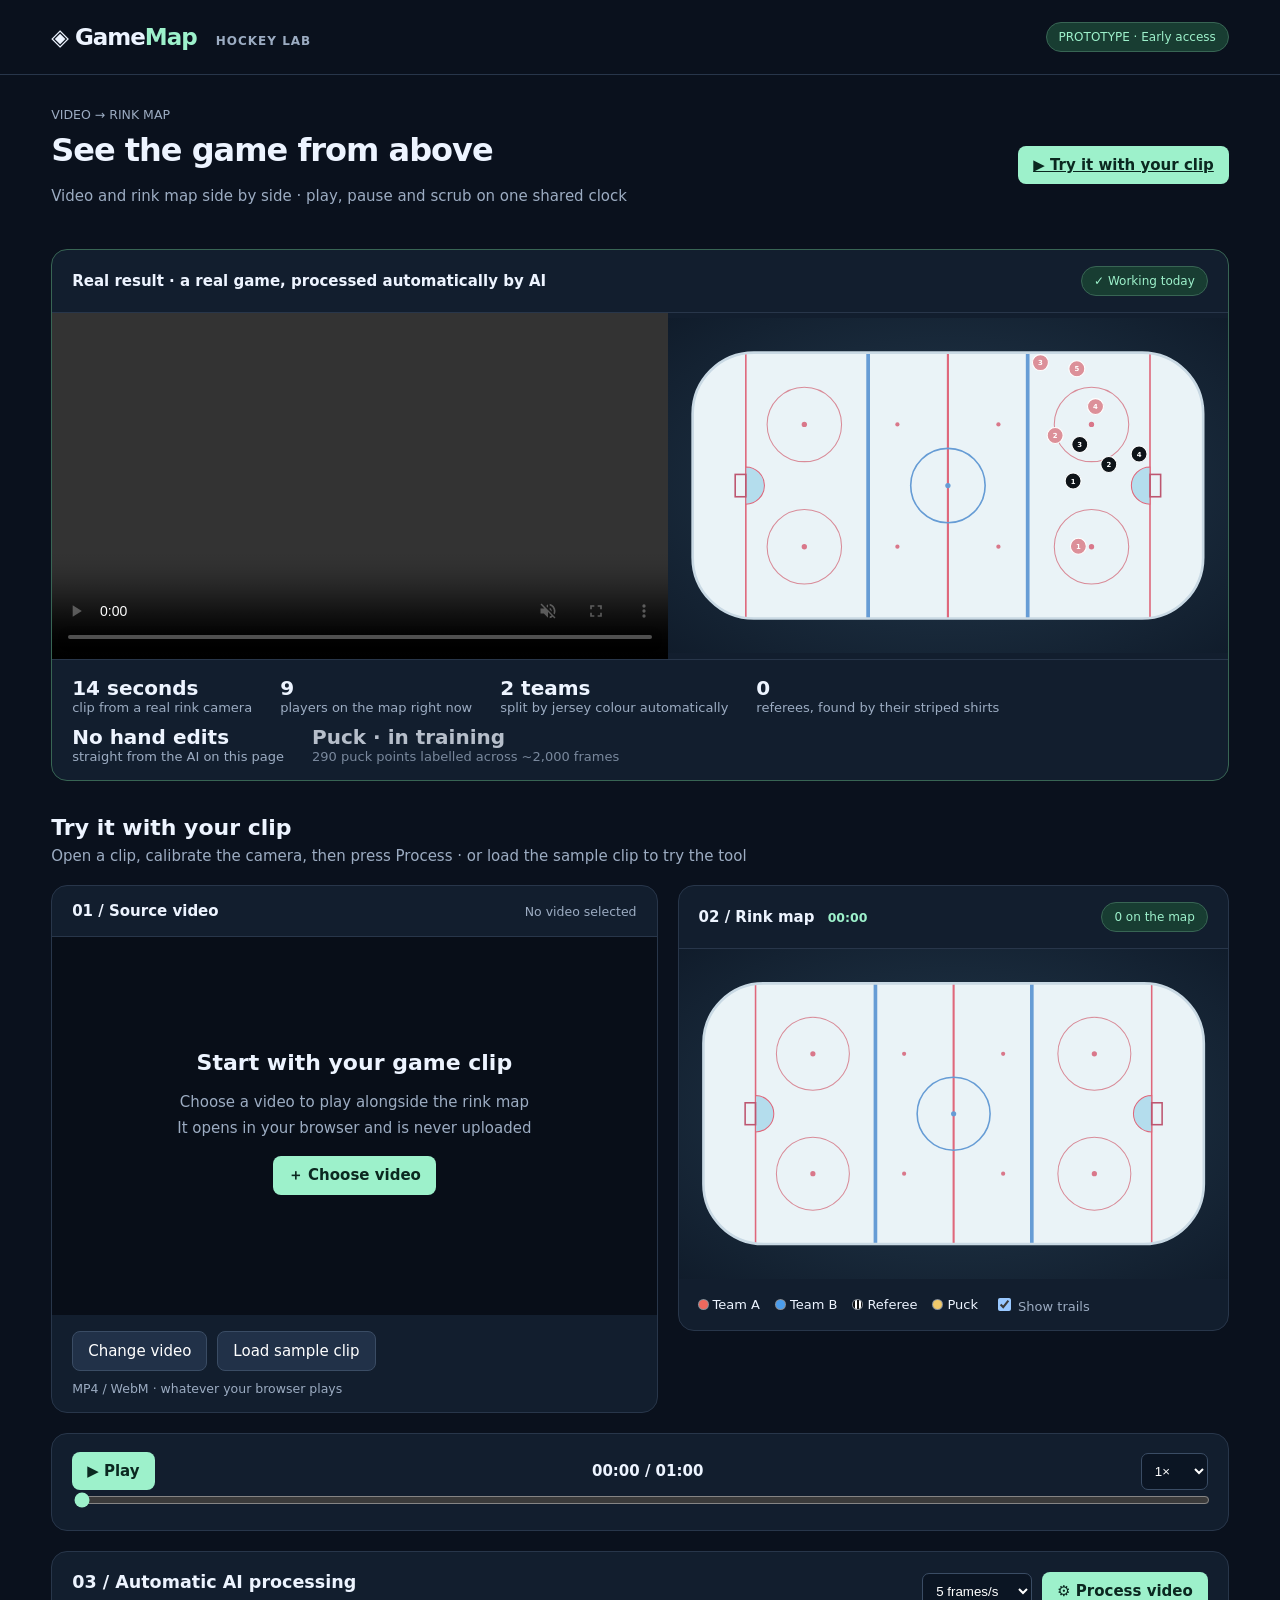
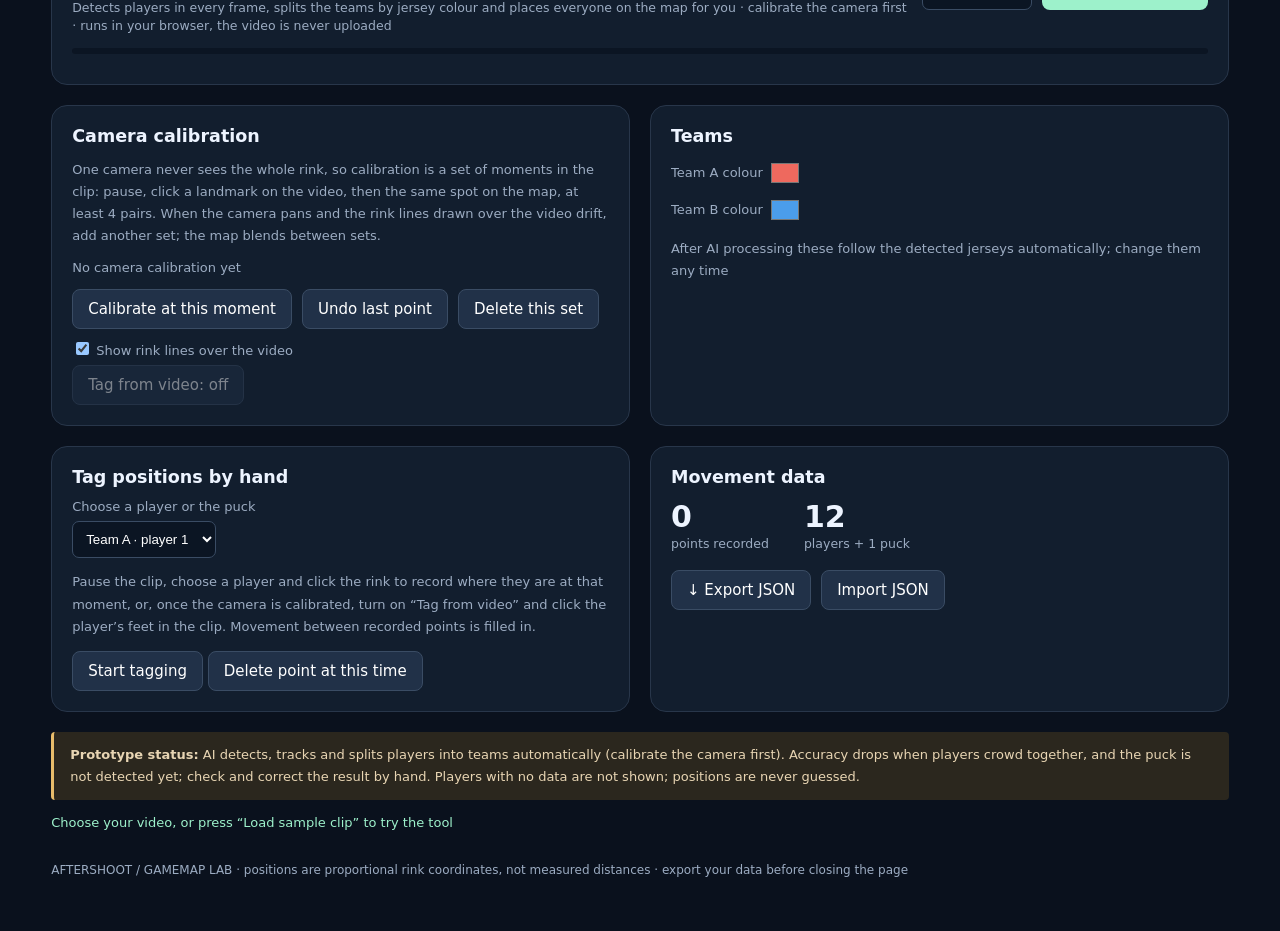
==== commit 6fcf2572: "GameMap page in English fullrink.com is an English site: every label, button, status message and the" ====
--- a/gamemap/index.html
+++ b/gamemap/index.html
@@ -1,5 +1,5 @@
 <!doctype html>
-<html lang="th"><meta charset="utf-8"><meta name="viewport" content="width=device-width,initial-scale=1"><title>GameMap · Hockey tracking lab</title>
+<html lang="en"><meta charset="utf-8"><meta name="viewport" content="width=device-width,initial-scale=1"><title>GameMap · Hockey tracking lab</title>
 <style>
 :root{color-scheme:dark;--bg:#0a111d;--panel:#121e2e;--line:#28364a;--muted:#9cacc2;--accent:#9df1cb}*{box-sizing:border-box}body{margin:0;background:var(--bg);color:#edf4ff;font:15px system-ui,sans-serif}header{padding:22px 4%;border-bottom:1px solid var(--line);display:flex;justify-content:space-between;align-items:center}.brand{font-size:23px;font-weight:800;letter-spacing:-1px}.brand b{color:var(--accent)}small,.muted{color:var(--muted)}main{max-width:1550px;margin:auto;padding:30px 4%}h1{font-size:32px;letter-spacing:-1px;margin:8px 0}p{line-height:1.7}.intro{display:flex;justify-content:space-between;gap:24px;align-items:center;margin-bottom:24px}.pill{border:1px solid #386554;background:#183d32;color:var(--accent);padding:7px 12px;border-radius:30px;font-size:12px}.grid{display:grid;grid-template-columns:1.1fr 1fr;gap:20px}.card{background:var(--panel);border:1px solid var(--line);border-radius:16px;overflow:hidden}.head{padding:16px 20px;display:flex;justify-content:space-between;align-items:center;border-bottom:1px solid var(--line)}.stage{aspect-ratio:16/10;position:relative;display:flex;align-items:center;justify-content:center;background:#080e18}.empty{text-align:center;padding:30px}.empty strong{font-size:22px;display:block;margin-bottom:10px}video{width:100%;height:100%;object-fit:contain;display:none}button,.button{display:inline-block;background:#213148;border:1px solid #3a4c64;border-radius:8px;padding:10px 15px;color:white;font:inherit;cursor:pointer}button:hover,.button:hover{filter:brightness(1.15)}button.primary,.primary{background:var(--accent);color:#0b2820;border:0;font-weight:700}button:disabled{opacity:.45;cursor:not-allowed}.tools{padding:16px 20px;display:flex;gap:10px;flex-wrap:wrap;align-items:center}input[type=range]{width:100%;accent-color:var(--accent)}.transport{padding:18px 20px}.row{display:flex;align-items:center;gap:12px;justify-content:space-between}.rinkwrap{padding:24px 14px;background:radial-gradient(ellipse,#253c50,#101c2b)}svg{width:100%;display:block;touch-action:none}.dot{cursor:grab}.dot.selected{filter:drop-shadow(0 0 5px #fff)}.legend{display:flex;gap:16px;flex-wrap:wrap;font-size:13px}.legend i{display:inline-block;width:9px;height:9px;border-radius:50%;margin-right:5px;box-shadow:0 0 0 1px #ffffff80}.lower{display:grid;grid-template-columns:1fr 1fr;gap:20px;margin-top:20px}.box{padding:20px}.box h3{margin:0 0 12px}label{display:block;color:var(--muted);font-size:13px;margin-bottom:7px}select,input[type=text],input[type=number]{background:#0b1523;border:1px solid #3a4c64;color:white;padding:9px;border-radius:7px;max-width:100%}input[type=color]{vertical-align:middle;width:36px;height:30px;border:0;background:none}.notice{padding:12px 16px;border-left:3px solid #e8bc6b;background:#2b271e;color:#e8d5b3;font-size:13px;line-height:1.7;margin-top:20px;border-radius:4px}#status{min-height:24px;color:var(--accent);margin-top:15px;font-size:13px}.metric{font-size:30px;font-weight:700}.meta{display:flex;gap:35px}.file{display:none}footer{padding:24px 0;color:var(--muted);font-size:12px}@media(max-width:950px){.grid,.lower{grid-template-columns:1fr}.intro{display:block}header{gap:15px}.stage{aspect-ratio:16/9}}
 
@@ -14,23 +14,23 @@
 .grid{align-items:start}.video-card{position:sticky;top:12px;z-index:5}
 @media(max-width:950px){.video-card:has(video[style*="block"]){top:0;box-shadow:0 8px 24px #0009}.video-card:has(video[style*="block"]) .head{padding:8px 12px;font-size:12px}.video-card:has(video[style*="block"]) .tools{display:none}.video-card:has(video[style*="block"]) .stage{aspect-ratio:16/9;max-height:32vh}.video-card:has(video[style*="block"]) video{max-height:32vh}.video-card:has(video[style*="block"]) #filename{max-width:45%;overflow:hidden;text-overflow:ellipsis;white-space:nowrap}.video-card:has(video[style*="block"]){margin-bottom:0} }
 </style>
-<header><div class="brand">◈ Game<b>Map</b> <small style="font-size:12px;letter-spacing:1px;margin-left:12px">HOCKEY LAB</small></div><span class="pill">PROTOTYPE · ทดลองใช้งาน</span></header>
-<main><div class="intro"><div><small>VIDEO → RINK MAP</small><h1>เห็นเกม ในอีกมุมมอง</h1><p class="muted">ดูคลิปและแผนผังพร้อมกัน · เล่น หยุด และเลื่อนด้วยเวลาเดียวกัน</p></div><a class="button primary" href="#tool-intro">▶ ลองกับคลิปของคุณ</a></div>
-<section class="card showcase" aria-label="ผลงานจริง"><div class="head"><strong>ผลงานจริง · เกมจริง ประมวลผลอัตโนมัติด้วย AI</strong><span class="pill">✓ ทำงานจริง</span></div><div class="sgrid"><div class="stage"><video id="s-video" muted playsinline loop preload="auto"></video><canvas id="s-overlay"></canvas></div><div class="rinkwrap"><svg id="s-rink" viewBox="0 0 1000 540" aria-label="แผนผังลานจากผล AI"></svg></div></div>
-<div class="sstats"><div><b>14 วินาที</b>คลิปจากกล้องในสนามจริง</div><div><b id="s-live">–</b>ผู้เล่นบนแผนผังตอนนี้</div><div><b>2 ทีม</b>แยกจากสีเสื้ออัตโนมัติ</div><div><b id="s-refs">–</b>กรรมการ แยกจากเสื้อลายทาง</div><div><b>ไม่แก้ด้วยมือ</b>ผลจาก AI ในหน้านี้ตรงๆ</div><div style="opacity:.75"><b>Puck · กำลังเทรน</b>label แล้ว 290 จุด จาก ~2,000 เฟรม</div></div></section>
-<div id="tool-intro"><h2 class="section-title">ลองกับคลิปของคุณ</h2><p class="muted" style="margin:0">เปิดคลิป ตั้งค่ามุมกล้อง แล้วกดประมวลผล · หรือโหลดคลิปตัวอย่างเพื่อลองเครื่องมือ</p></div>
-<div class="grid"><section class="card video-card"><div class="head"><strong>01 / วิดีโอต้นฉบับ</strong><small id="filename">ยังไม่ได้เลือกวิดีโอ</small></div><div class="stage"><span id="video-clock" class="video-clock">00:00</span><video id="video" playsinline controls></video><canvas id="overlay"></canvas><div class="empty" id="empty"><strong>เริ่มจากคลิปเกมของคุณ</strong><p class="muted">เลือกวิดีโอเพื่อเล่นคู่กับแผนผัง<br>ไฟล์เปิดในเบราว์เซอร์ ไม่ถูกอัปโหลดขึ้นเซิร์ฟเวอร์</p><label class="button primary" for="file">＋ เลือกวิดีโอ</label></div></div><div class="tools"><label class="button" for="file" style="margin:0;color:white">เปลี่ยนวิดีโอ</label><input class="file" type="file" id="file" accept="video/*"><button id="demo">โหลดคลิปตัวอย่าง</button><small>MP4 / WebM · รองรับตามเบราว์เซอร์</small></div></section>
-<section class="card"><div class="head"><strong>02 / แผนผังลาน <small id="map-clock">00:00</small></strong><span class="pill" id="mode">กำหนดตำแหน่งด้วยมือ</span></div><div class="rinkwrap"><svg id="rink" viewBox="0 0 1000 540" aria-label="แผนผังลานฮอกกี้"><defs><pattern id="refstripes" width="8" height="8" patternUnits="userSpaceOnUse"><rect width="8" height="8" fill="#fff"/><rect width="4" height="8" fill="#111"/></pattern><clipPath id="iceclip"><rect x="20" y="20" width="960" height="500" rx="115"/></clipPath></defs><g clip-path="url(#iceclip)"><rect x="20" y="20" width="960" height="500" fill="#eaf3f7"/><path d="M500 20V520" stroke="#df677b" stroke-width="4"/><path d="M350 20V520M650 20V520" stroke="#669cd5" stroke-width="7"/><path d="M120 20V520M880 20V520" stroke="#df677b" stroke-width="3"/><g fill="none" stroke="#d98c99" stroke-width="2"><circle cx="230" cy="155" r="70"/><circle cx="230" cy="385" r="70"/><circle cx="770" cy="155" r="70"/><circle cx="770" cy="385" r="70"/></g><circle cx="500" cy="270" r="70" fill="none" stroke="#669cd5" stroke-width="3"/><g fill="#d9778a"><circle cx="230" cy="155" r="5"/><circle cx="230" cy="385" r="5"/><circle cx="770" cy="155" r="5"/><circle cx="770" cy="385" r="5"/><circle cx="405" cy="155" r="4"/><circle cx="405" cy="385" r="4"/><circle cx="595" cy="155" r="4"/><circle cx="595" cy="385" r="4"/></g><circle cx="500" cy="270" r="5" fill="#669cd5"/><path d="M120 235A35 35 0 0 1 120 305ZM880 235A35 35 0 0 0 880 305Z" fill="#b4dded" stroke="#df677b" stroke-width="2"/><rect x="100" y="249" width="20" height="42" fill="none" stroke="#bd5670" stroke-width="3"/><rect x="880" y="249" width="20" height="42" fill="none" stroke="#bd5670" stroke-width="3"/><g id="trails"></g><g id="players"></g><g id="calibmarks"></g></g><rect x="20" y="20" width="960" height="500" rx="115" fill="none" stroke="#c9d9e4" stroke-width="5"/></svg></div>
-<div class="tools legend"><span><i id="la" style="background:#ee695e"></i>ทีม A</span><span><i id="lb" style="background:#4b9dec"></i>ทีม B</span><span><i style="background:repeating-linear-gradient(90deg,#111 0 2px,#fff 2px 4px)"></i>กรรมการ</span><span><i style="background:#f0c96b"></i>พัค</span><label style="margin:0"><input type="checkbox" id="trail" checked> แสดงเส้นทาง</label></div></section></div>
-<section class="card transport" style="margin-top:20px"><div class="row"><button id="play" class="primary">▶ เล่น</button><strong id="clock">00:00 / 01:00</strong><select id="speed" aria-label="ความเร็ว"><option value="0.5">0.5×</option><option selected value="1">1×</option><option value="2">2×</option></select></div><input id="seek" aria-label="เลื่อนเวลา" type="range" min="0" max="60" value="0" step="0.05"></section>
-<section class="card box" style="margin-top:20px"><div class="row" style="flex-wrap:wrap;align-items:flex-start"><div style="flex:1;min-width:260px"><h3 style="margin:0 0 6px">03 / ประมวลผลอัตโนมัติด้วย AI</h3><small class="muted">ตรวจจับผู้เล่นทุกเฟรม แยกทีมจากสีเสื้อ แล้ววางบนแผนผังให้เอง · ต้องตั้งค่ามุมกล้องก่อน · ประมวลผลในเบราว์เซอร์ วิดีโอไม่ถูกอัปโหลด</small></div><div class="tools" style="padding:0"><select id="ai-fps" aria-label="ความถี่ในการประมวลผล"><option value="5" selected>5 ภาพ/วินาที</option><option value="10">10 ภาพ/วินาที</option></select><button id="ai-run" class="primary">⚙ ประมวลผลวิดีโอ</button></div></div><div class="aibar"><i id="ai-prog"></i></div><div id="ai-out" class="muted" style="font-size:13px;margin-top:10px"></div></section>
-<div class="lower"><section class="card box"><h3>ตั้งค่ามุมกล้อง</h3><p class="muted" style="font-size:13px">กล้องตัวเดียวเห็นไม่ทั้งลาน จึงตั้งค่าเป็นชุดตามเวลา: หยุดคลิป คลิกจุดสังเกตบนวิดีโอ แล้วคลิกจุดเดียวกันบนแผนผัง อย่างน้อย 4 คู่ เมื่อกล้องแพนจนเส้นลานที่วาดทับวิดีโอไม่ตรง ให้เพิ่มชุดใหม่ ระบบจะเกลี่ยระหว่างชุดให้</p><div id="kf-list" class="kf-list"></div><div class="tools" style="padding:14px 0 0"><button id="calib">ตั้งค่ามุมกล้อง ณ เวลานี้</button><button id="calib-undo">ย้อนจุดล่าสุด</button><button id="calib-del">ลบชุดเวลานี้</button></div><label style="margin-top:10px"><input type="checkbox" id="calib-lines" checked> แสดงเส้นลานทับวิดีโอ</label><button id="tag" disabled>บันทึกจากวิดีโอ: ปิด</button></section>
-<section class="card box"><h3>ตั้งค่าทีม</h3><label>สีเสื้อทีม A <input id="ca" type="color" value="#ee695e"></label><label>สีเสื้อทีม B <input id="cb" type="color" value="#4b9dec"></label><p class="muted" style="font-size:13px">หลังประมวลผลด้วย AI ระบบตั้งสีตามเสื้อที่ตรวจพบให้อัตโนมัติ ปรับเองได้</p></section>
-<section class="card box"><h3>บันทึกตำแหน่งจริงด้วยมือ</h3><label>เลือกผู้เล่นหรือพัค</label><select id="entity" aria-label="เลือกผู้เล่น"></select><p class="muted" style="font-size:13px">หยุดคลิป เลือกผู้เล่น แล้วคลิกบนลานเพื่อบันทึกตำแหน่ง ณ เวลานั้น หรือเมื่อตั้งค่ามุมกล้องแล้ว เปิด “บันทึกจากวิดีโอ” และคลิกที่เท้าผู้เล่นบนคลิปได้เลย ระบบจะเชื่อมการเคลื่อนไหวระหว่างจุดที่บันทึก</p><button id="manual">เริ่มบันทึกด้วยมือ</button> <button id="remove">ลบจุดเวลานี้</button></section>
-<section class="card box"><h3>ข้อมูลการเคลื่อนที่</h3><div class="meta"><div><div class="metric" id="count">0</div><small>จุดที่บันทึก</small></div><div><div class="metric">12</div><small>ผู้เล่น + 1 พัค</small></div></div><div class="tools" style="padding:18px 0 0"><button id="export">↓ ส่งออก JSON</button><label class="button" for="import" style="margin:0;color:white">นำเข้า JSON</label><input id="import" class="file" type="file" accept="application/json,.json"></div></section></div>
-<div class="notice"><strong>สถานะแอปทดสอบ:</strong> ตรวจจับ ติดตาม และแยกทีมผู้เล่นอัตโนมัติด้วย AI ได้แล้ว (ต้องตั้งค่ามุมกล้องก่อน) ความแม่นยำลดลงเมื่อผู้เล่นเบียดกันแน่น และยังไม่ตรวจจับพัค ตรวจและแก้ผลได้ด้วยการบันทึกด้วยมือ โหมดจำลองใช้ตำแหน่งที่สร้างขึ้นเพื่อสาธิตเท่านั้น ผู้เล่นที่ไม่มีข้อมูลจะไม่แสดง โดยไม่เดาตำแหน่งให้</div><div id="status" role="status">เลือกวิดีโอของคุณ หรือกด “โหลดคลิปตัวอย่าง” เพื่อลองเครื่องมือ</div><footer>AFTERSHOOT / GAMEMAP LAB · ข้อมูลตำแหน่งใช้พิกัดลานแบบสัดส่วน ไม่ใช่ระยะวัดจริง · ส่งออกข้อมูลก่อนปิดหน้าเว็บ</footer></main>
+<header><div class="brand">◈ Game<b>Map</b> <small style="font-size:12px;letter-spacing:1px;margin-left:12px">HOCKEY LAB</small></div><span class="pill">PROTOTYPE · Early access</span></header>
+<main><div class="intro"><div><small>VIDEO → RINK MAP</small><h1>See the game from above</h1><p class="muted">Video and rink map side by side · play, pause and scrub on one shared clock</p></div><a class="button primary" href="#tool-intro">▶ Try it with your clip</a></div>
+<section class="card showcase" aria-label="Real result"><div class="head"><strong>Real result · a real game, processed automatically by AI</strong><span class="pill">✓ Working today</span></div><div class="sgrid"><div class="stage"><video id="s-video" muted playsinline loop preload="auto"></video><canvas id="s-overlay"></canvas></div><div class="rinkwrap"><svg id="s-rink" viewBox="0 0 1000 540" aria-label="Rink map from the AI result"></svg></div></div>
+<div class="sstats"><div><b>14 seconds</b>clip from a real rink camera</div><div><b id="s-live">–</b>players on the map right now</div><div><b>2 teams</b>split by jersey colour automatically</div><div><b id="s-refs">–</b>referees, found by their striped shirts</div><div><b>No hand edits</b>straight from the AI on this page</div><div style="opacity:.75"><b>Puck · in training</b>290 puck points labelled across ~2,000 frames</div></div></section>
+<div id="tool-intro"><h2 class="section-title">Try it with your clip</h2><p class="muted" style="margin:0">Open a clip, calibrate the camera, then press Process · or load the sample clip to try the tool</p></div>
+<div class="grid"><section class="card video-card"><div class="head"><strong>01 / Source video</strong><small id="filename">No video selected</small></div><div class="stage"><span id="video-clock" class="video-clock">00:00</span><video id="video" playsinline controls></video><canvas id="overlay"></canvas><div class="empty" id="empty"><strong>Start with your game clip</strong><p class="muted">Choose a video to play alongside the rink map<br>It opens in your browser and is never uploaded</p><label class="button primary" for="file">＋ Choose video</label></div></div><div class="tools"><label class="button" for="file" style="margin:0;color:white">Change video</label><input class="file" type="file" id="file" accept="video/*"><button id="demo">Load sample clip</button><small>MP4 / WebM · whatever your browser plays</small></div></section>
+<section class="card"><div class="head"><strong>02 / Rink map <small id="map-clock">00:00</small></strong><span class="pill" id="mode">Manual positions</span></div><div class="rinkwrap"><svg id="rink" viewBox="0 0 1000 540" aria-label="Hockey rink map"><defs><pattern id="refstripes" width="8" height="8" patternUnits="userSpaceOnUse"><rect width="8" height="8" fill="#fff"/><rect width="4" height="8" fill="#111"/></pattern><clipPath id="iceclip"><rect x="20" y="20" width="960" height="500" rx="115"/></clipPath></defs><g clip-path="url(#iceclip)"><rect x="20" y="20" width="960" height="500" fill="#eaf3f7"/><path d="M500 20V520" stroke="#df677b" stroke-width="4"/><path d="M350 20V520M650 20V520" stroke="#669cd5" stroke-width="7"/><path d="M120 20V520M880 20V520" stroke="#df677b" stroke-width="3"/><g fill="none" stroke="#d98c99" stroke-width="2"><circle cx="230" cy="155" r="70"/><circle cx="230" cy="385" r="70"/><circle cx="770" cy="155" r="70"/><circle cx="770" cy="385" r="70"/></g><circle cx="500" cy="270" r="70" fill="none" stroke="#669cd5" stroke-width="3"/><g fill="#d9778a"><circle cx="230" cy="155" r="5"/><circle cx="230" cy="385" r="5"/><circle cx="770" cy="155" r="5"/><circle cx="770" cy="385" r="5"/><circle cx="405" cy="155" r="4"/><circle cx="405" cy="385" r="4"/><circle cx="595" cy="155" r="4"/><circle cx="595" cy="385" r="4"/></g><circle cx="500" cy="270" r="5" fill="#669cd5"/><path d="M120 235A35 35 0 0 1 120 305ZM880 235A35 35 0 0 0 880 305Z" fill="#b4dded" stroke="#df677b" stroke-width="2"/><rect x="100" y="249" width="20" height="42" fill="none" stroke="#bd5670" stroke-width="3"/><rect x="880" y="249" width="20" height="42" fill="none" stroke="#bd5670" stroke-width="3"/><g id="trails"></g><g id="players"></g><g id="calibmarks"></g></g><rect x="20" y="20" width="960" height="500" rx="115" fill="none" stroke="#c9d9e4" stroke-width="5"/></svg></div>
+<div class="tools legend"><span><i id="la" style="background:#ee695e"></i>Team A</span><span><i id="lb" style="background:#4b9dec"></i>Team B</span><span><i style="background:repeating-linear-gradient(90deg,#111 0 2px,#fff 2px 4px)"></i>Referee</span><span><i style="background:#f0c96b"></i>Puck</span><label style="margin:0"><input type="checkbox" id="trail" checked> Show trails</label></div></section></div>
+<section class="card transport" style="margin-top:20px"><div class="row"><button id="play" class="primary">▶ Play</button><strong id="clock">00:00 / 01:00</strong><select id="speed" aria-label="Speed"><option value="0.5">0.5×</option><option selected value="1">1×</option><option value="2">2×</option></select></div><input id="seek" aria-label="Scrub time" type="range" min="0" max="60" value="0" step="0.05"></section>
+<section class="card box" style="margin-top:20px"><div class="row" style="flex-wrap:wrap;align-items:flex-start"><div style="flex:1;min-width:260px"><h3 style="margin:0 0 6px">03 / Automatic AI processing</h3><small class="muted">Detects players in every frame, splits the teams by jersey colour and places everyone on the map for you · calibrate the camera first · runs in your browser, the video is never uploaded</small></div><div class="tools" style="padding:0"><select id="ai-fps" aria-label="Processing rate"><option value="5" selected>5 frames/s</option><option value="10">10 frames/s</option></select><button id="ai-run" class="primary">⚙ Process video</button></div></div><div class="aibar"><i id="ai-prog"></i></div><div id="ai-out" class="muted" style="font-size:13px;margin-top:10px"></div></section>
+<div class="lower"><section class="card box"><h3>Camera calibration</h3><p class="muted" style="font-size:13px">One camera never sees the whole rink, so calibration is a set of moments in the clip: pause, click a landmark on the video, then the same spot on the map, at least 4 pairs. When the camera pans and the rink lines drawn over the video drift, add another set; the map blends between sets.</p><div id="kf-list" class="kf-list"></div><div class="tools" style="padding:14px 0 0"><button id="calib">Calibrate at this moment</button><button id="calib-undo">Undo last point</button><button id="calib-del">Delete this set</button></div><label style="margin-top:10px"><input type="checkbox" id="calib-lines" checked> Show rink lines over the video</label><button id="tag" disabled>Tag from video: off</button></section>
+<section class="card box"><h3>Teams</h3><label>Team A colour <input id="ca" type="color" value="#ee695e"></label><label>Team B colour <input id="cb" type="color" value="#4b9dec"></label><p class="muted" style="font-size:13px">After AI processing these follow the detected jerseys automatically; change them any time</p></section>
+<section class="card box"><h3>Tag positions by hand</h3><label>Choose a player or the puck</label><select id="entity" aria-label="Choose player"></select><p class="muted" style="font-size:13px">Pause the clip, choose a player and click the rink to record where they are at that moment, or, once the camera is calibrated, turn on “Tag from video” and click the player’s feet in the clip. Movement between recorded points is filled in.</p><button id="manual">Start tagging</button> <button id="remove">Delete point at this time</button></section>
+<section class="card box"><h3>Movement data</h3><div class="meta"><div><div class="metric" id="count">0</div><small>points recorded</small></div><div><div class="metric">12</div><small>players + 1 puck</small></div></div><div class="tools" style="padding:18px 0 0"><button id="export">↓ Export JSON</button><label class="button" for="import" style="margin:0;color:white">Import JSON</label><input id="import" class="file" type="file" accept="application/json,.json"></div></section></div>
+<div class="notice"><strong>Prototype status:</strong> AI detects, tracks and splits players into teams automatically (calibrate the camera first). Accuracy drops when players crowd together, and the puck is not detected yet; check and correct the result by hand. Players with no data are not shown; positions are never guessed.</div><div id="status" role="status">Choose your video, or press “Load sample clip” to try the tool</div><footer>AFTERSHOOT / GAMEMAP LAB · positions are proportional rink coordinates, not measured distances · export your data before closing the page</footer></main>
 <script>
-const $=id=>document.getElementById(id), NS='http://www.w3.org/2000/svg';let t=0,duration=60,playing=false,demo=false,url=null,last=performance.now(),data={};const ids=[...Array.from({length:6},(_,i)=>'A'+(i+1)),...Array.from({length:6},(_,i)=>'B'+(i+1)),'R1','R2','R3','puck'];ids.forEach(id=>{let o=document.createElement('option');o.value=id;o.textContent=id==='puck'?'พัค':id[0]==='R'?'กรรมการ '+id.slice(1):('ทีม '+id[0]+' · ผู้เล่น '+id.slice(1));$('entity').append(o)});
+const $=id=>document.getElementById(id), NS='http://www.w3.org/2000/svg';let t=0,duration=60,playing=false,demo=false,url=null,last=performance.now(),data={};const ids=[...Array.from({length:6},(_,i)=>'A'+(i+1)),...Array.from({length:6},(_,i)=>'B'+(i+1)),'R1','R2','R3','puck'];ids.forEach(id=>{let o=document.createElement('option');o.value=id;o.textContent=id==='puck'?'Puck':id[0]==='R'?'Referee '+id.slice(1):('Team '+id[0]+' · player '+id.slice(1));$('entity').append(o)});
 // referees are drawn striped; team colours come from the team inputs
 const fillOf=id=>id==='puck'?'#e9b733':id[0]==='R'?'url(#refstripes)':$(id[0]==='A'?'ca':'cb').value, trailOf=id=>id[0]==='R'?'#333':fillOf(id);
 const say=s=>$('status').textContent=s, fmt=n=>`${Math.floor(n/60).toString().padStart(2,'0')}:${Math.floor(n%60).toString().padStart(2,'0')}`;
@@ -39,23 +39,23 @@
 // one map token: a numbered disc for skaters, a striped "R" disc for referees, a small disc for the puck
 function drawToken(g,id,fill){const ref=id[0]==='R';svg('circle',{r:id==='puck'?9:15,fill,stroke:ref?'#111':'white','stroke-width':ref?2.5:2},g);if(id==='puck')return;
  const txt=svg('text',{'text-anchor':'middle',dy:5,fill:ref?'#c8102e':'white','font-size':13,'font-weight':800,...(ref?{stroke:'#fff','stroke-width':3,'paint-order':'stroke'}:{})},g);txt.textContent=ref?'R':id.slice(1)}
-function render(){$('players').replaceChildren();$('trails').replaceChildren();let known=0;ids.forEach(id=>{let p=pos(id,t);if(!p)return;known++;if($('trail').checked){let pts=[];for(let s=Math.max(0,t-3);s<=t;s+=.15){let q=pos(id,s);if(q)pts.push(q.x+','+q.y)}svg('polyline',{points:pts.join(' '),fill:'none',stroke:trailOf(id),'stroke-width':3,opacity:.4},$('trails'))}let g=svg('g',{class:'dot'+($('entity').value===id?' selected':''),transform:`translate(${p.x} ${p.y})`},$('players'));drawToken(g,id,fillOf(id));g.onclick=e=>{e.stopPropagation();$('entity').value=id;render()}});$('clock').textContent=fmt(t)+' / '+fmt(duration);$('video-clock').textContent=fmt(t);$('map-clock').textContent=fmt(t);$('seek').max=duration;$('seek').value=t;$('count').textContent=Object.values(data).reduce((n,k)=>n+k.length,0);$('mode').textContent=demo?'ข้อมูลจำลอง · ไม่ได้มาจากวิดีโอ':`ตำแหน่งบันทึก ${known}/13`; $('play').textContent=playing?'❚❚ หยุด':'▶ เล่น';$('la').style.background=$('ca').value;$('lb').style.background=$('cb').value;renderCalib()}
+function render(){$('players').replaceChildren();$('trails').replaceChildren();let known=0;ids.forEach(id=>{let p=pos(id,t);if(!p)return;known++;if($('trail').checked){let pts=[];for(let s=Math.max(0,t-3);s<=t;s+=.15){let q=pos(id,s);if(q)pts.push(q.x+','+q.y)}svg('polyline',{points:pts.join(' '),fill:'none',stroke:trailOf(id),'stroke-width':3,opacity:.4},$('trails'))}let g=svg('g',{class:'dot'+($('entity').value===id?' selected':''),transform:`translate(${p.x} ${p.y})`},$('players'));drawToken(g,id,fillOf(id));g.onclick=e=>{e.stopPropagation();$('entity').value=id;render()}});$('clock').textContent=fmt(t)+' / '+fmt(duration);$('video-clock').textContent=fmt(t);$('map-clock').textContent=fmt(t);$('seek').max=duration;$('seek').value=t;$('count').textContent=Object.values(data).reduce((n,k)=>n+k.length,0);$('mode').textContent=demo?'Simulated data · not from video':`${known} on the map`; $('play').textContent=playing?'❚❚ Pause':'▶ Play';$('la').style.background=$('ca').value;$('lb').style.background=$('cb').value;renderCalib()}
 function pause(){playing=false;$('video').pause();render()}
 function loadVideo(f){pause();if(url)URL.revokeObjectURL(url);url=URL.createObjectURL(f);$('video').src=url;$('video').loop=false;$('video').style.display='block';$('video-clock').style.display='block';$('empty').style.display='none';$('filename').textContent=f.name;demo=false;data={};kfs=[];pending=null;mode='none';t=0;$('ai-out').textContent='';$('ai-prog').style.width='0'}
-$('file').onchange=()=>{let f=$('file').files[0];if(!f)return;if(Object.values(data).some(k=>k.length)&&!confirm('เปลี่ยนวิดีโอและล้างตำแหน่งเดิม? ส่งออกข้อมูลก่อนหากต้องการเก็บ'))return;loadVideo(f);say('เปิดวิดีโอแล้ว ตั้งค่ามุมกล้อง แล้วกด ⚙ ประมวลผลวิดีโอ หรือบันทึกตำแหน่งด้วยมือ');render()};$('video').onloadedmetadata=()=>{duration=Number.isFinite($('video').duration)?$('video').duration:60;render()};$('video').onerror=()=>say('เบราว์เซอร์เปิดวิดีโอนี้ไม่ได้ กรุณาลอง MP4 แบบ H.264 หรือ WebM');$('video').onplay=()=>{playing=true;render()};$('video').onpause=()=>{playing=false;render()};$('video').onseeking=()=>{t=$('video').currentTime;render()};$('video').onseeked=()=>{t=$('video').currentTime;render()};$('video').onended=pause;$('video').ontimeupdate=()=>{t=$('video').currentTime;render()};
-$('play').onclick=async()=>{if(playing){pause();return}if(t>=duration){t=0;if(url)$('video').currentTime=0}if(url){try{await $('video').play()}catch{say('กรุณาเปิดวิดีโอด้วยปุ่มเล่นบนวิดีโอ')}}else{playing=true;render()}};$('seek').oninput=()=>{t=+$('seek').value;if(url)$('video').currentTime=t;render()};$('speed').onchange=()=>$('video').playbackRate=+$('speed').value;
+$('file').onchange=()=>{let f=$('file').files[0];if(!f)return;if(Object.values(data).some(k=>k.length)&&!confirm('Change the video and clear the current positions? Export first if you want to keep them'))return;loadVideo(f);say('Video opened. Calibrate the camera, then press ⚙ Process video, or tag positions by hand');render()};$('video').onloadedmetadata=()=>{duration=Number.isFinite($('video').duration)?$('video').duration:60;render()};$('video').onerror=()=>say('This browser can’t play this video. Try MP4 (H.264) or WebM');$('video').onplay=()=>{playing=true;render()};$('video').onpause=()=>{playing=false;render()};$('video').onseeking=()=>{t=$('video').currentTime;render()};$('video').onseeked=()=>{t=$('video').currentTime;render()};$('video').onended=pause;$('video').ontimeupdate=()=>{t=$('video').currentTime;render()};
+$('play').onclick=async()=>{if(playing){pause();return}if(t>=duration){t=0;if(url)$('video').currentTime=0}if(url){try{await $('video').play()}catch{say('Start the video with the play button on the video')}}else{playing=true;render()}};$('seek').oninput=()=>{t=+$('seek').value;if(url)$('video').currentTime=t;render()};$('speed').onchange=()=>$('video').playbackRate=+$('speed').value;
 // Sample: a real game clip with the AI result saved from this page's own processing (export JSON), so visitors see it without calibrating or waiting
-$('demo').onclick=async()=>{if(aiBusy)return;if(Object.values(data).some(k=>k.length)&&!confirm('เปิดตัวอย่างจะแทนที่วิดีโอและตำแหน่งที่บันทึกไว้ ดำเนินการต่อ?'))return;say('กำลังโหลดตัวอย่าง…');
+$('demo').onclick=async()=>{if(aiBusy)return;if(Object.values(data).some(k=>k.length)&&!confirm('Opening the sample replaces the current video and positions. Continue?'))return;say('Loading the sample…');
  try{const [vb,d]=await Promise.all([fetch('/gamemap/sample/game-clip.mp4').then(r=>{if(!r.ok)throw Error();return r.blob()}),fetch('/gamemap/sample/game-clip.json',{cache:'no-cache'}).then(r=>{if(!r.ok)throw Error();return r.json()})]),v=$('video');
-  data={};loadVideo(new File([vb],'ตัวอย่าง · เกมจริง 14 วินาที',{type:'video/mp4'}));await new Promise(r=>v.addEventListener('loadedmetadata',r,{once:true}));
-  applyImport(d);$('calib-lines').checked=false;v.loop=true;$('ai-out').textContent='ตัวอย่างนี้คือผลจากการประมวลผลด้วย AI ในหน้านี้จริง (ไม่ได้แก้ด้วยมือ) · ลองเปิดคลิปของคุณเองแล้วกด ⚙ ประมวลผลวิดีโอ';say('ตัวอย่างจากเกมจริง: ผู้เล่นถูกตรวจจับ แยกทีม และติดตามอัตโนมัติด้วย AI');await v.play().catch(()=>{})}
- catch{say('โหลดตัวอย่างไม่สำเร็จ ลองใหม่อีกครั้ง')}};$('manual').onclick=()=>{pause();demo=false;say('โหมดบันทึก: เลือกผู้เล่น หยุดคลิป แล้วคลิกตำแหน่งบนลาน');render()};function record(p){let id=$('entity').value;data[id]=(data[id]||[]).filter(k=>Math.abs(k.t-t)>.12);data[id].push({t:+t.toFixed(3),x:+p.x.toFixed(2),y:+p.y.toFixed(2)});data[id].sort((a,b)=>a.t-b.t);say(`บันทึก ${id} ที่ ${t.toFixed(2)} วินาทีแล้ว`);render()}
-$('rink').onclick=e=>{let pt=$('rink').createSVGPoint();pt.x=e.clientX;pt.y=e.clientY;let p=pt.matrixTransform($('rink').getScreenCTM().inverse());if(p.x<20||p.x>980||p.y<20||p.y>520)return;if(mode==='calib'){calibMap(p);return}if(demo){say('กดเริ่มบันทึกด้วยมือก่อนแก้ตำแหน่ง');return}pause();record(p)};$('remove').onclick=()=>{if(demo){say('กรุณาออกจากโหมดจำลองก่อน');return}let id=$('entity').value,k=data[id]||[],n=k.length;data[id]=k.filter(p=>Math.abs(p.t-t)>.12);say(n===data[id].length?'ไม่มีจุดที่บันทึกใกล้เวลานี้':'ลบจุดแล้ว');render()};['trail','entity','ca','cb'].forEach(id=>$(id).onchange=render);
-$('export').onclick=()=>{if(demo){say('ออกจากโหมดจำลองเพื่อส่งออกข้อมูลที่บันทึกจริง');return}let blob=new Blob([JSON.stringify({version:1,source:'manual',coordinateSystem:'rink-svg-1000x540',videoName:$('filename').textContent,duration,colors:{A:$('ca').value,B:$('cb').value},tracks:data,...(kfs.length?{calibration:{space:'video-normalized->rink-svg-1000x540',keyframes:kfs.map(k=>({t:k.t,pairs:k.pairs.map(({u,v,x,y})=>({u:+u.toFixed(5),v:+v.toFixed(5),x,y}))}))}}:{})},null,2)],{type:'application/json'}),u=URL.createObjectURL(blob),a=document.createElement('a');a.href=u;a.download='gamemap-tracks.json';a.click();setTimeout(()=>URL.revokeObjectURL(u),1000);say('ส่งออกข้อมูลแล้ว')};
+  data={};loadVideo(new File([vb],'Sample · real game, 14 seconds',{type:'video/mp4'}));await new Promise(r=>v.addEventListener('loadedmetadata',r,{once:true}));
+  applyImport(d);$('calib-lines').checked=false;v.loop=true;$('ai-out').textContent='This sample is the AI result from this page, not edited by hand · open your own clip and press ⚙ Process video';say('Real-game sample: players detected, split into teams and tracked automatically by AI');await v.play().catch(()=>{})}
+ catch{say('Couldn’t load the sample. Please try again')}};$('manual').onclick=()=>{pause();demo=false;say('Tagging: choose a player, pause the clip, then click their position on the rink');render()};function record(p){let id=$('entity').value;data[id]=(data[id]||[]).filter(k=>Math.abs(k.t-t)>.12);data[id].push({t:+t.toFixed(3),x:+p.x.toFixed(2),y:+p.y.toFixed(2)});data[id].sort((a,b)=>a.t-b.t);say(`Recorded ${id} at ${t.toFixed(2)} s`);render()}
+$('rink').onclick=e=>{let pt=$('rink').createSVGPoint();pt.x=e.clientX;pt.y=e.clientY;let p=pt.matrixTransform($('rink').getScreenCTM().inverse());if(p.x<20||p.x>980||p.y<20||p.y>520)return;if(mode==='calib'){calibMap(p);return}if(demo){say('Press Start tagging before editing positions');return}pause();record(p)};$('remove').onclick=()=>{if(demo){say('Leave the simulation first');return}let id=$('entity').value,k=data[id]||[],n=k.length;data[id]=k.filter(p=>Math.abs(p.t-t)>.12);say(n===data[id].length?'No recorded point near this time':'Point deleted');render()};['trail','entity','ca','cb'].forEach(id=>$(id).onchange=render);
+$('export').onclick=()=>{if(demo){say('Leave the simulation to export real data');return}let blob=new Blob([JSON.stringify({version:1,source:'manual',coordinateSystem:'rink-svg-1000x540',videoName:$('filename').textContent,duration,colors:{A:$('ca').value,B:$('cb').value},tracks:data,...(kfs.length?{calibration:{space:'video-normalized->rink-svg-1000x540',keyframes:kfs.map(k=>({t:k.t,pairs:k.pairs.map(({u,v,x,y})=>({u:+u.toFixed(5),v:+v.toFixed(5),x,y}))}))}}:{})},null,2)],{type:'application/json'}),u=URL.createObjectURL(blob),a=document.createElement('a');a.href=u;a.download='gamemap-tracks.json';a.click();setTimeout(()=>URL.revokeObjectURL(u),1000);say('Data exported')};
 // validates an exported GameMap JSON (throws if invalid) and loads its tracks, colours and calibration
 function applyImport(d){if(d.version!==1||d.coordinateSystem!=='rink-svg-1000x540'||!d.tracks||typeof d.tracks!=='object'||Array.isArray(d.tracks)||!Number.isFinite(d.duration)||d.duration<=0)throw Error();let clean={};for(let [id,k]of Object.entries(d.tracks)){if(!ids.includes(id)||!Array.isArray(k)||k.length>100000)throw Error();clean[id]=k.map(p=>{if(![p.t,p.x,p.y].every(Number.isFinite)||p.t<0||p.t>d.duration||p.x<20||p.x>980||p.y<20||p.y>520)throw Error();return{t:p.t,x:p.x,y:p.y,...(p.cut===true?{cut:true}:{})}}).sort((a,b)=>a.t-b.t);if(clean[id].some((p,i)=>i&&p.t===clean[id][i-1].t))throw Error()}let ck=[];if(d.calibration!=null){let K=d.calibration.keyframes;if(!Array.isArray(K)||K.length>5000)throw Error();ck=K.map(k=>{if(!Number.isFinite(k.t)||k.t<0||k.t>d.duration||!Array.isArray(k.pairs)||k.pairs.length>50)throw Error();return{t:k.t,H:null,pairs:k.pairs.map(q=>{if(![q.u,q.v,q.x,q.y].every(Number.isFinite)||q.u<0||q.u>1||q.v<0||q.v>1||q.x<20||q.x>980||q.y<20||q.y>520)throw Error();return{u:q.u,v:q.v,x:q.x,y:q.y}})}}).sort((a,b)=>a.t-b.t)}const hexOk=c=>typeof c==='string'&&/^#[0-9a-f]{6}$/i.test(c);
  pause();data=clean;kfs=ck;kfs.forEach(refreshKf);pending=null;mode='none';demo=false;if(d.colors&&hexOk(d.colors.A)&&hexOk(d.colors.B)){$('ca').value=d.colors.A;$('cb').value=d.colors.B}if(!url)duration=d.duration;t=0;if(url)$('video').currentTime=0;render()}
-$('import').onchange=async()=>{try{const d=JSON.parse(await $('import').files[0].text());if(!confirm('นำเข้าข้อมูลและแทนที่ตำแหน่งที่บันทึกไว้?'))return;applyImport(d);say('นำเข้าตำแหน่งแล้ว ตรวจสอบว่าใช้คู่กับวิดีโอที่ถูกต้อง')}catch{say('ไฟล์ไม่ถูกต้อง กรุณาใช้ JSON ที่ส่งออกจาก GameMap')}finally{$('import').value=''}};
+$('import').onchange=async()=>{try{const d=JSON.parse(await $('import').files[0].text());if(!confirm('Import this file and replace the current positions?'))return;applyImport(d);say('Positions imported. Make sure they belong to this video')}catch{say('Invalid file. Use a JSON exported from GameMap')}finally{$('import').value=''}};
 // Camera calibration: one camera never sees the whole rink, so calibration is a set of keyframes in video time.
 // Each keyframe holds ≥4 video↔rink point pairs → a homography (video 0..1 → rink svg); between keyframes the matrices are blended.
 let mode='none',kfs=[],pending=null,kfKey='';
@@ -71,7 +71,7 @@
 function kErr(k){if(!k.H||k.pairs.length<5)return null;return k.pairs.reduce((s,q)=>{let p=applyH(k.H,q.u,q.v);return s+Math.hypot(p.x-q.x,p.y-q.y)},0)/k.pairs.length*200/960}
 function snap(p){let b=p,d=22;for(let [x,y] of marks){let k=Math.hypot(x-p.x,y-p.y);if(k<d){d=k;b={x,y}}}return b}
 function vbox(cw,ch){let v=$('video');if(!url||!v.videoWidth)return null;let s=Math.min(cw/v.videoWidth,ch/v.videoHeight),w=v.videoWidth*s,h=v.videoHeight*s;return{x:(cw-w)/2,y:(ch-h)/2,w,h}}
-function calibMap(p){if(!pending){say('คลิกจุดบนวิดีโอก่อน แล้วค่อยคลิกจุดเดียวกันบนแผนผัง');return}let s=snap(p),k=kfAt(t);if(!k){k={t:+t.toFixed(3),pairs:[],H:null};kfs.push(k);kfs.sort((a,b)=>a.t-b.t)}k.pairs.push({...pending,x:s.x,y:s.y});pending=null;refreshKf(k);let n=k.pairs.length;say(n<4?`ชุดเวลา ${fmt(k.t)} · ${n} คู่ · ต้องการอีก ${4-n} คู่`:k.H?`ชุดเวลา ${fmt(k.t)} ใช้ได้แล้ว (${n} คู่) · เช็กว่าเส้นลานที่วาดทับตรงกับเส้นจริงบนวิดีโอ`:'จุดเรียงเป็นแนวเดียวกันเกินไป เลือกจุดที่กระจายทั่วภาพ');render()}
+function calibMap(p){if(!pending){say('Click a point on the video first, then the same point on the map');return}let s=snap(p),k=kfAt(t);if(!k){k={t:+t.toFixed(3),pairs:[],H:null};kfs.push(k);kfs.sort((a,b)=>a.t-b.t)}k.pairs.push({...pending,x:s.x,y:s.y});pending=null;refreshKf(k);let n=k.pairs.length;say(n<4?`Set at ${fmt(k.t)} · ${n} pairs · ${4-n} more needed`:k.H?`Set at ${fmt(k.t)} is ready (${n} pairs) · check the drawn rink lines match the real ones`:'The points are too close to a straight line; pick points spread across the picture');render()}
 function dot(x,sx,sy,col,label,ring){const ref=col==='ref';x.beginPath();x.arc(sx,sy,9,0,7);x.fillStyle=ref?'#fff':col;x.fill();
  if(ref){x.save();x.clip();x.fillStyle='#111';for(let k=-9;k<9;k+=6)x.fillRect(sx+k,sy-9,3,18);x.restore();x.beginPath();x.arc(sx,sy,9,0,7)}
  x.lineWidth=ring?3:2;x.strokeStyle=ref?'#111':'#fff';x.stroke();if(label!==''){x.font='800 11px system-ui';x.textAlign='center';x.textBaseline='middle';if(ref){x.lineWidth=3;x.strokeStyle='#fff';x.strokeText(label,sx,sy+.5)}x.fillStyle=ref?'#c8102e':'#fff';x.fillText(label,sx,sy+.5)}}
@@ -79,15 +79,15 @@
  if(Hi&&$('calib-lines').checked){x.lineWidth=2;x.globalAlpha=.8;for(let [pts,col] of rinkShapes){x.strokeStyle=col;x.beginPath();let on=false;for(let [mx,my] of pts){let q=applyH(Hi,mx,my);if(!q||Math.abs(q.x-.5)>2||Math.abs(q.y-.5)>2){on=false;continue}let [sx,sy]=px(q.x,q.y);on?x.lineTo(sx,sy):x.moveTo(sx,sy);on=true}x.stroke()}x.globalAlpha=1}
  if(Hi&&!demo)ids.forEach(id=>{let p=pos(id,t),q=p&&applyH(Hi,p.x,p.y);if(q)dot(x,...px(q.x,q.y),id[0]==='R'?'ref':fillOf(id),id==='puck'?'':id[0]==='R'?'R':id.slice(1),id===$('entity').value)});
  if(mode==='calib'){let k=kfAt(t);(k?k.pairs:[]).forEach((q,i)=>dot(x,...px(q.u,q.v),'#0b8f5f',i+1,false));if(pending)dot(x,...px(pending.u,pending.v),'#e8bc6b','?',true)}x.restore()}
-function renderCalib(){let k=kfAt(t);$('calib').textContent=mode==='calib'?'✓ เสร็จสิ้นการตั้งค่า':'ตั้งค่ามุมกล้อง ณ เวลานี้';$('calib').className=mode==='calib'?'primary':'';$('tag').disabled=!kfs.some(q=>q.H);$('tag').textContent='บันทึกจากวิดีโอ: '+(mode==='tag'?'เปิด':'ปิด');$('tag').className=mode==='tag'?'primary':'';$('overlay').classList.toggle('active',mode!=='none'&&!!url);$('players').style.pointerEvents=mode==='calib'?'none':'';
+function renderCalib(){let k=kfAt(t);$('calib').textContent=mode==='calib'?'✓ Done calibrating':'Calibrate at this moment';$('calib').className=mode==='calib'?'primary':'';$('tag').disabled=!kfs.some(q=>q.H);$('tag').textContent='Tag from video: '+(mode==='tag'?'on':'off');$('tag').className=mode==='tag'?'primary':'';$('overlay').classList.toggle('active',mode!=='none'&&!!url);$('players').style.pointerEvents=mode==='calib'?'none':'';
  let g=$('calibmarks');g.replaceChildren();if(mode==='calib'){marks.forEach(([x,y])=>svg('circle',{cx:x,cy:y,r:9,fill:'none',stroke:'#0b8f5f','stroke-width':1.5,opacity:.55},g));(k?k.pairs:[]).forEach((q,i)=>{svg('circle',{cx:q.x,cy:q.y,r:11,fill:'#0b8f5f',stroke:'white','stroke-width':2},g);svg('text',{x:q.x,y:q.y+4,'text-anchor':'middle',fill:'white','font-size':12,'font-weight':700},g).textContent=i+1})}
- let key=mode+'|'+(k&&k.t)+'|'+kfs.map(q=>q.t+':'+q.pairs.length+':'+!!q.H).join(',');if(key!==kfKey){kfKey=key;$('kf-list').replaceChildren(...kfs.map(q=>{let b=document.createElement('button'),e=kErr(q);b.className='chip'+(q===k?' on':'');b.textContent=`${fmt(q.t)} · ${q.pairs.length} คู่ ${q.H?'✓':'…'}${e!=null?` · ±${e.toFixed(1)} ฟุต`:''}`;b.onclick=()=>{pause();t=q.t;if(url)$('video').currentTime=t;render()};return b}));if(!kfs.length)$('kf-list').textContent='ยังไม่มีชุดตั้งค่ากล้อง'}
+ let key=mode+'|'+(k&&k.t)+'|'+kfs.map(q=>q.t+':'+q.pairs.length+':'+!!q.H).join(',');if(key!==kfKey){kfKey=key;$('kf-list').replaceChildren(...kfs.map(q=>{let b=document.createElement('button'),e=kErr(q);b.className='chip'+(q===k?' on':'');b.textContent=`${fmt(q.t)} · ${q.pairs.length} pairs ${q.H?'✓':'…'}${e!=null?` · ±${e.toFixed(1)} ft`:''}`;b.onclick=()=>{pause();t=q.t;if(url)$('video').currentTime=t;render()};return b}));if(!kfs.length)$('kf-list').textContent='No camera calibration yet'}
  drawOverlay(activeH(t))}
-$('overlay').onclick=e=>{let r=$('overlay').getBoundingClientRect(),g=vbox(r.width,r.height);if(!g)return;let u=(e.clientX-r.left-g.x)/g.w,v=(e.clientY-r.top-g.y)/g.h;if(u<0||u>1||v<0||v>1){say('คลิกภายในภาพวิดีโอ');return}pause();if(mode==='calib'){pending={u,v};say('ต่อไป คลิกจุดเดียวกันบนแผนผังลาน (ใกล้จุดสังเกตจะดูดเข้าให้อัตโนมัติ)');render();return}let H=activeH(t),p=H&&applyH(H,u,v);if(!p||p.x<20||p.x>980||p.y<20||p.y>520){say('จุดนี้อยู่นอกลานตามการตั้งค่ากล้องตอนนี้ ลองเพิ่มชุดตั้งค่าที่เวลานี้');return}record(p)};
-$('calib').onclick=()=>{if(!url){say('เปิดวิดีโอก่อนตั้งค่ามุมกล้อง');return}if(mode==='calib'){mode='none';pending=null;say(kfs.some(k=>k.H)?'ตั้งค่ากล้องแล้ว เปิด “บันทึกจากวิดีโอ” แล้วคลิกที่เท้าผู้เล่นบนคลิปได้เลย':'ยังตั้งค่าไม่ครบ ต้องมีอย่างน้อย 4 คู่ในชุดเวลาเดียวกัน');render();return}pause();demo=false;mode='calib';say('คลิกจุดสังเกตบนวิดีโอ (จุดเฟซออฟ เส้นบลูไลน์ชนขอบลาน กลางประตู) แล้วคลิกจุดเดียวกันบนแผนผัง');render()};
-$('calib-undo').onclick=()=>{if(pending)pending=null;else{let k=kfAt(t);if(!k){say('ไม่มีชุดตั้งค่าที่เวลานี้');return}k.pairs.pop();if(k.pairs.length)refreshKf(k);else kfs=kfs.filter(q=>q!==k)}if(!kfs.some(q=>q.H)&&mode==='tag')mode='none';render()};
-$('calib-del').onclick=()=>{let k=kfAt(t);if(!k){say('ไม่มีชุดตั้งค่าที่เวลานี้ · กดเวลาในรายการเพื่อไปยังชุดนั้น');return}if(!confirm(`ลบชุดตั้งค่าเวลา ${fmt(k.t)}?`))return;kfs=kfs.filter(q=>q!==k);pending=null;if(!kfs.some(q=>q.H)&&mode==='tag')mode='none';render()};
-$('tag').onclick=()=>{mode=mode==='tag'?'none':'tag';if(mode==='tag'){pause();demo=false;say('หยุดคลิป เลือกผู้เล่น แล้วคลิกที่เท้าของเขาบนวิดีโอ')}render()};
+$('overlay').onclick=e=>{let r=$('overlay').getBoundingClientRect(),g=vbox(r.width,r.height);if(!g)return;let u=(e.clientX-r.left-g.x)/g.w,v=(e.clientY-r.top-g.y)/g.h;if(u<0||u>1||v<0||v>1){say('Click inside the video picture');return}pause();if(mode==='calib'){pending={u,v};say('Now click the same point on the rink map (it snaps to nearby landmarks)');render();return}let H=activeH(t),p=H&&applyH(H,u,v);if(!p||p.x<20||p.x>980||p.y<20||p.y>520){say('That point is off the ice for the current calibration. Add a calibration set at this time');return}record(p)};
+$('calib').onclick=()=>{if(!url){say('Open a video before calibrating');return}if(mode==='calib'){mode='none';pending=null;say(kfs.some(k=>k.H)?'Camera calibrated. Turn on “Tag from video” and click players’ feet in the clip':'Not calibrated yet: a set needs at least 4 pairs');render();return}pause();demo=false;mode='calib';say('Click a landmark on the video (a faceoff dot, where the blue line meets the boards, the centre of the goal), then the same point on the map');render()};
+$('calib-undo').onclick=()=>{if(pending)pending=null;else{let k=kfAt(t);if(!k){say('No calibration set at this time');return}k.pairs.pop();if(k.pairs.length)refreshKf(k);else kfs=kfs.filter(q=>q!==k)}if(!kfs.some(q=>q.H)&&mode==='tag')mode='none';render()};
+$('calib-del').onclick=()=>{let k=kfAt(t);if(!k){say('No calibration set at this time · click a time in the list to jump to it');return}if(!confirm(`Delete the calibration set at ${fmt(k.t)}?`))return;kfs=kfs.filter(q=>q!==k);pending=null;if(!kfs.some(q=>q.H)&&mode==='tag')mode='none';render()};
+$('tag').onclick=()=>{mode=mode==='tag'?'none':'tag';if(mode==='tag'){pause();demo=false;say('Pause the clip, choose a player, then click their feet in the video')}render()};
 $('calib-lines').onchange=render;addEventListener('resize',render);
 // Auto-processing: detect people per sampled frame (MediaPipe EfficientDet-Lite2, Apache-2.0) in tiles over the calibrated ice,
 // keep those whose feet map onto the rink, split teams by jersey colour, link detections into tracks and write them as A1..A6 / B1..B6.
@@ -110,7 +110,7 @@
  let C=[Z[0]];while(C.length<k)C.push(Z.reduce((best,z)=>{const m=Math.min(...C.map(c=>dist(c,z)));return m>best[0]?[m,z]:best},[-1,null])[1]);let L=[];
  for(let it=0;it<25;it++){L=Z.map(z=>{let bi=0;C.forEach((c,i)=>{if(dist(c,z)<dist(C[bi],z))bi=i});return bi});C=C.map((c,i)=>{const m=Z.filter((_,n)=>L[n]===i);return m.length?c.map((_,j)=>m.reduce((s,z)=>s+z[j],0)/m.length):c})}return L}
 const smooth=P=>P.map((p,i)=>{const a=P[Math.max(0,i-1)],b=P[Math.min(P.length-1,i+1)];return{t:+p.t.toFixed(3),x:+((a.x+p.x+b.x)/3).toFixed(2),y:+((a.y+p.y+b.y)/3).toFixed(2)}});
-function buildTracks(frames,step){if(frames.reduce((n,fr)=>n+fr.dets.length,0)<5)throw Error('ตรวจพบผู้เล่นบนลานน้อยเกินไป ลองตรวจการตั้งค่ามุมกล้อง');
+function buildTracks(frames,step){if(frames.reduce((n,fr)=>n+fr.dets.length,0)<5)throw Error('Too few players found on the ice. Check the camera calibration');
  // 1) link detections over time by rink distance (greedy nearest, gated by how far a skater can move since it was last seen)
  let tracks=[],live=[];
  for(const fr of frames){const ds=fr.dets,pairs=[],ut=new Set,ud=new Set;live=live.filter(tr=>fr.t-tr.at(-1).t<=1);
@@ -118,7 +118,7 @@
   live.forEach((tr,i)=>ds.forEach((d,j)=>{const l=tr.at(-1),dist=Math.hypot(l.x-d.p.x,l.y-d.p.y);if(dist<25+120*(fr.t-l.t))pairs.push([dist,i,j])}));pairs.sort((a,b)=>a[0]-b[0]);
   for(const [,i,j] of pairs){if(ut.has(i)||ud.has(j))continue;ut.add(i);ud.add(j);live[i].push({t:fr.t,x:ds[j].p.x,y:ds[j].p.y,f:ds[j].f})}
   ds.forEach((d,j)=>{if(!ud.has(j)){const tr=[{t:fr.t,x:d.p.x,y:d.p.y,f:d.f}];tracks.push(tr);live.push(tr)}})}
- tracks=tracks.filter(tr=>tr.length>=3);if(tracks.length<2)throw Error('ติดตามผู้เล่นได้น้อยเกินไป ลองเพิ่มความถี่เป็น 10 ภาพ/วินาที');
+ tracks=tracks.filter(tr=>tr.length>=3);if(tracks.length<2)throw Error('Too few players could be tracked. Try 10 frames/s');
  // 2) referees: a near-colourless shirt with dark/light stripes, averaged over the whole track (measured on the sample: officials 0.13-0.18,
  //    a white goalie 0.08); everyone else is grouped into two teams by jersey colour averaged over the track
  const avg=(tr,key)=>tr[0].f[key].map((_,j)=>tr.reduce((s,p)=>s+p.f[key][j],0)/tr.length),mean1=(tr,key)=>tr.reduce((s,p)=>s+p.f[key],0)/tr.length;
@@ -134,19 +134,19 @@
   const id='ABR'[ti]+(s+1),pts=smooth(tr);if(out[id])pts[0].cut=true;out[id]=[...(out[id]||[]),...pts];slots[ti][s]=tr.at(-1);counts[ti]++}
  return{data:out,colors:m,counts}}
 const hex=c=>'#'+c.map(v=>Math.round(Math.max(0,Math.min(255,v))).toString(16).padStart(2,'0')).join(''), mapColor=c=>{const mx=Math.max(...c);return Math.max(...c)-Math.min(...c)<30?(mx>110?'#33414f':'#0f1419'):hex(c.map(v=>v*220/mx))};
-$('ai-run').onclick=async()=>{if(aiBusy){aiCancel=true;return}if(!url){say('เปิดวิดีโอก่อนประมวลผล');return}if(!kfs.some(k=>k.H)){say('ตั้งค่ามุมกล้องก่อน (อย่างน้อย 4 คู่) ระบบใช้เพื่อแปลงตำแหน่งบนวิดีโอเป็นตำแหน่งบนลาน');$('calib').scrollIntoView({block:'center'});return}
- if(Object.values(data).some(k=>k.length)&&!confirm('ประมวลผลใหม่จะแทนที่ตำแหน่งที่บันทึกไว้ทั้งหมด ดำเนินการต่อ?'))return;
- aiBusy=true;aiCancel=false;pause();demo=false;mode='none';$('ai-run').textContent='■ หยุด';$('ai-out').textContent='';const started=performance.now();
- try{say('กำลังโหลดโมเดล AI (ครั้งแรกใช้เวลาสักครู่)…');const det=await getDetector(),v=$('video'),W=v.videoWidth,Hh=v.videoHeight,cv=document.createElement('canvas');cv.width=W;cv.height=Hh;const cx=cv.getContext('2d',{willReadFrequently:true}),step=1/+$('ai-fps').value,frames=[];
+$('ai-run').onclick=async()=>{if(aiBusy){aiCancel=true;return}if(!url){say('Open a video before processing');return}if(!kfs.some(k=>k.H)){say('Calibrate the camera first (at least 4 pairs); it turns video positions into rink positions');$('calib').scrollIntoView({block:'center'});return}
+ if(Object.values(data).some(k=>k.length)&&!confirm('Processing again replaces all recorded positions. Continue?'))return;
+ aiBusy=true;aiCancel=false;pause();demo=false;mode='none';$('ai-run').textContent='■ Stop';$('ai-out').textContent='';const started=performance.now();
+ try{say('Loading the AI model (the first time takes a moment)…');const det=await getDetector(),v=$('video'),W=v.videoWidth,Hh=v.videoHeight,cv=document.createElement('canvas');cv.width=W;cv.height=Hh;const cx=cv.getContext('2d',{willReadFrequently:true}),step=1/+$('ai-fps').value,frames=[];
   for(let tm=0;tm<=duration&&!aiCancel;tm+=step){await new Promise(r=>{v.addEventListener('seeked',r,{once:true});v.currentTime=tm});cx.drawImage(v,0,0,W,Hh);const H=activeH(tm);if(!H)continue;const dets=[];
    for(const b of detectTiles(det,cv,iceRoi(H,W,Hh))){const q=applyH(H,(b.x+b.w/2)/W,(b.y+b.h)/Hh),p=q&&onIce(q);if(p)dets.push({p,f:jersey(cx,b)})}
-   frames.push({t:tm,dets});$('ai-prog').style.width=(tm/duration*100).toFixed(1)+'%';say(`กำลังประมวลผล ${fmt(tm)} / ${fmt(duration)} · พบ ${dets.length} คนบนลาน`)}
-  if(aiCancel){say('หยุดการประมวลผลแล้ว ข้อมูลเดิมไม่ถูกเปลี่ยน');return}
+   frames.push({t:tm,dets});$('ai-prog').style.width=(tm/duration*100).toFixed(1)+'%';say(`Processing ${fmt(tm)} / ${fmt(duration)} · ${dets.length} people on the ice`)}
+  if(aiCancel){say('Processing stopped; your previous data is unchanged');return}
   const r=buildTracks(frames,step);data=r.data;$('ca').value=mapColor(r.colors[0]);$('cb').value=mapColor(r.colors[1]);$('ai-prog').style.width='100%';
-  $('ai-out').innerHTML=`ทีม A <i style="display:inline-block;width:10px;height:10px;border-radius:50%;background:${hex(r.colors[0])}"></i> ${r.counts[0]} เส้นทาง · ทีม B <i style="display:inline-block;width:10px;height:10px;border-radius:50%;background:${hex(r.colors[1])}"></i> ${r.counts[1]} เส้นทาง · กรรมการ ${r.counts[2]} เส้นทาง · ${frames.length} เฟรม ใน ${Math.round((performance.now()-started)/1000)} วินาที · ยังไม่ตรวจจับพัค`;
-  t=0;v.currentTime=0;say('ประมวลผลเสร็จ กดเล่นเพื่อดูผู้เล่นเคลื่อนที่บนแผนผัง แก้จุดที่ผิดได้ด้วยการบันทึกด้วยมือ')}
- catch(e){console.error(e);say('ประมวลผลไม่สำเร็จ: '+(e&&e.message||e))}
- finally{aiBusy=false;$('ai-run').textContent='⚙ ประมวลผลวิดีโอ';render()}};
+  $('ai-out').innerHTML=`Team A <i style="display:inline-block;width:10px;height:10px;border-radius:50%;background:${hex(r.colors[0])}"></i> ${r.counts[0]} tracks · Team B <i style="display:inline-block;width:10px;height:10px;border-radius:50%;background:${hex(r.colors[1])}"></i> ${r.counts[1]} tracks · Referees ${r.counts[2]} tracks · ${frames.length} frames in ${Math.round((performance.now()-started)/1000)} s · puck not detected yet`;
+  t=0;v.currentTime=0;say('Done. Press play to watch the players move on the map; fix any mistakes by tagging by hand')}
+ catch(e){console.error(e);say('Processing failed: '+(e&&e.message||e))}
+ finally{aiBusy=false;$('ai-run').textContent='⚙ Process video';render()}};
 // Showcase: the saved AI result on the sample clip plays by itself at the top, independent of the tool below
 (async()=>{try{const d=await fetch('/gamemap/sample/game-clip.json',{cache:'no-cache'}).then(r=>{if(!r.ok)throw Error();return r.json()}),sv=$('s-video'),sr=$('s-rink'),oc=$('s-overlay');
  sr.innerHTML=$('rink').innerHTML.replace(/id="(trails|players|calibmarks|iceclip)"/g,'id="s-$1"').replace('url(#iceclip)','url(#s-iceclip)');
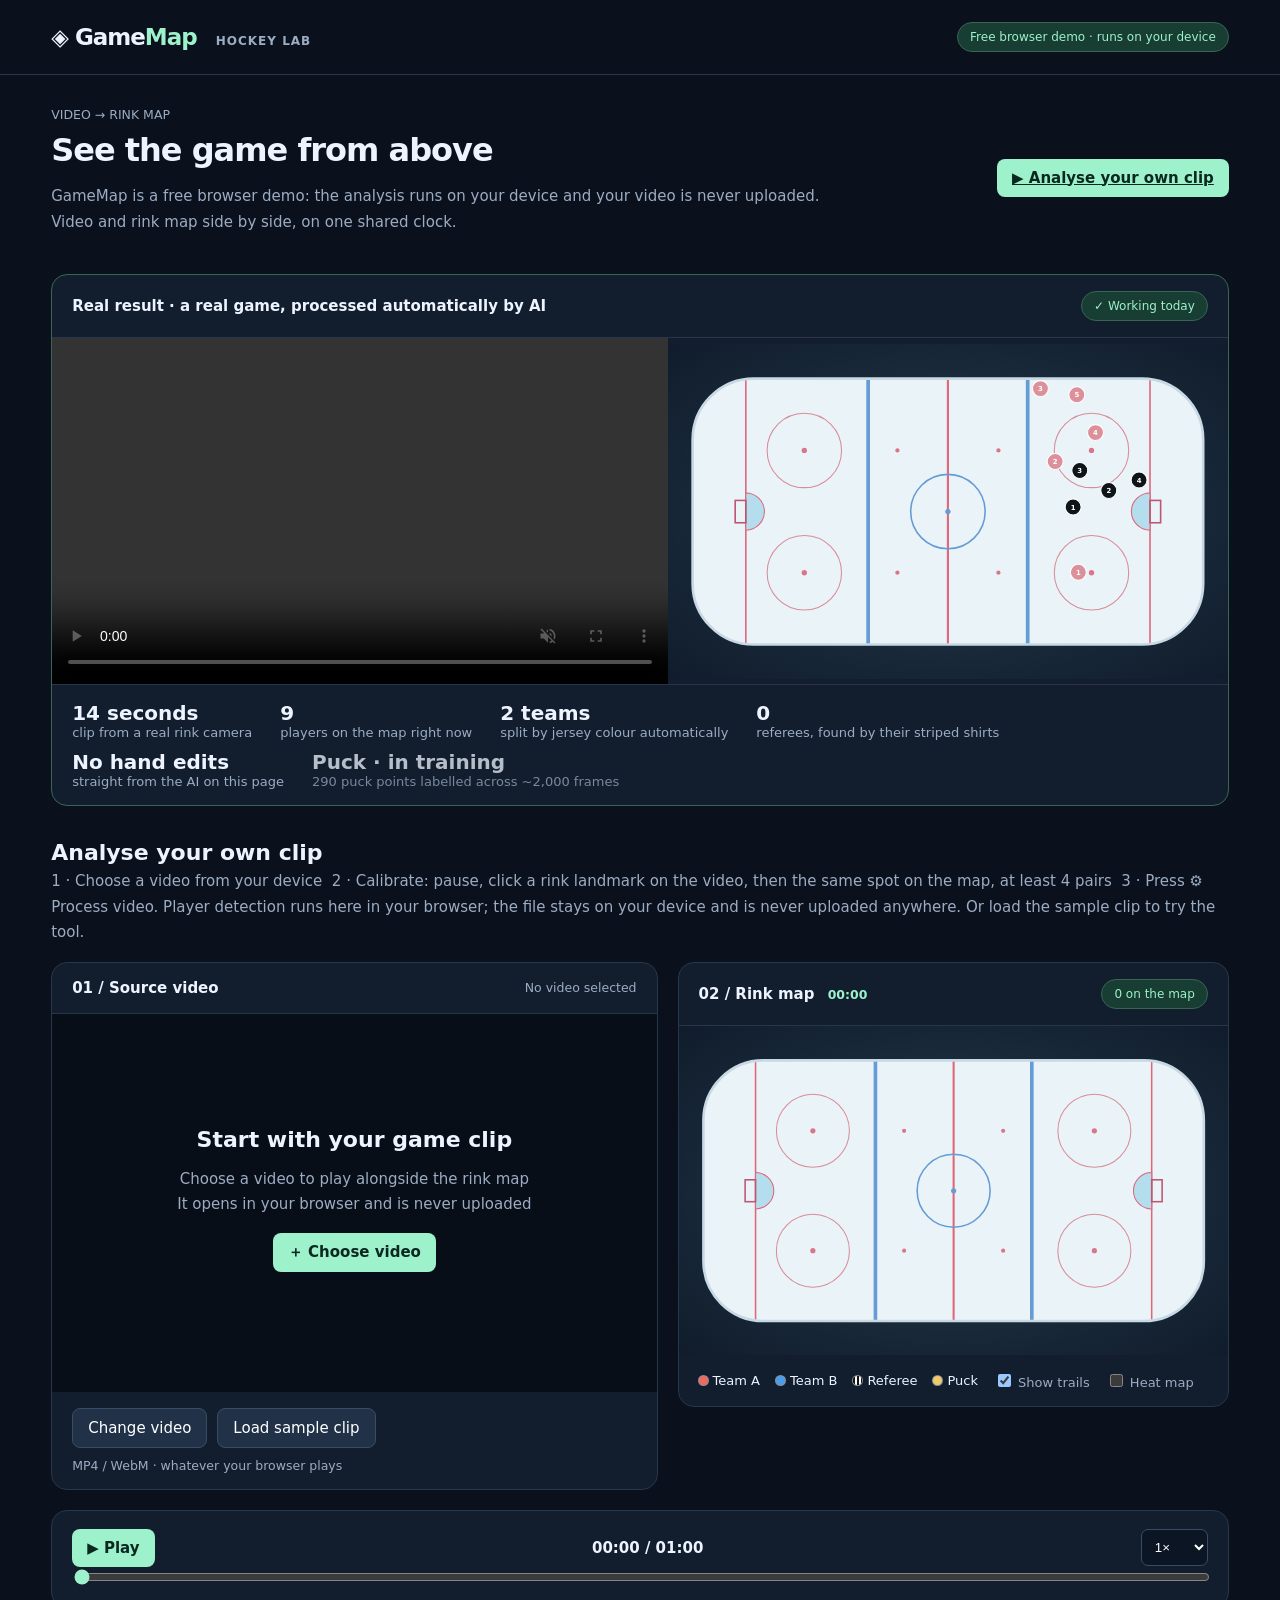
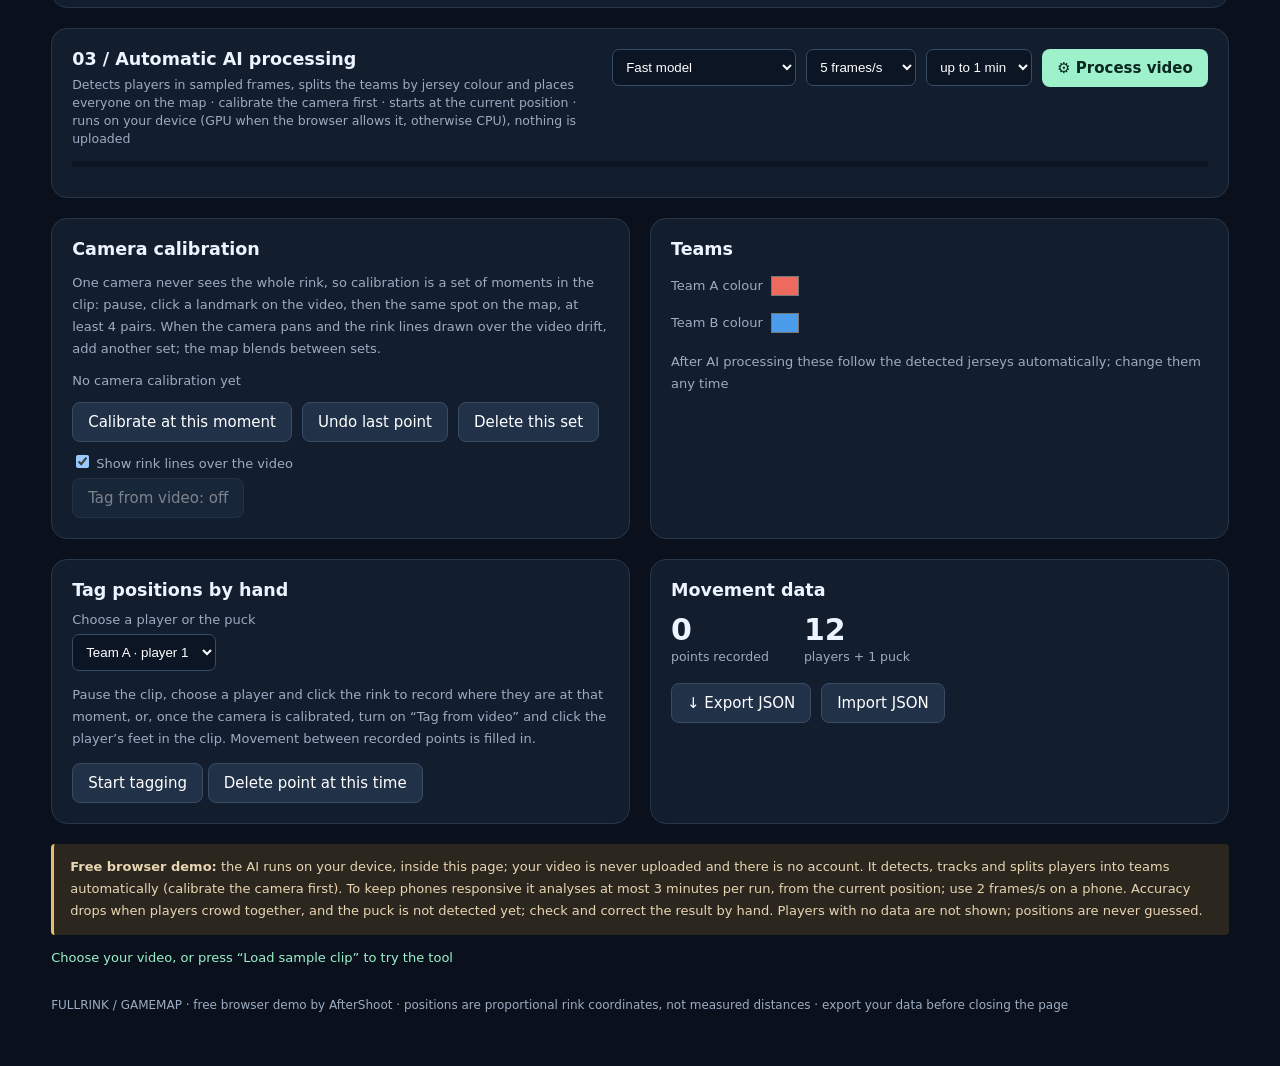
==== commit 618e0d70: "GameMap: free browser demo, own-clip analysis runs on the visitor's device - Analyse your own clip: " ====
--- a/gamemap/index.html
+++ b/gamemap/index.html
@@ -1,5 +1,5 @@
 <!doctype html>
-<html lang="en"><meta charset="utf-8"><meta name="viewport" content="width=device-width,initial-scale=1"><title>GameMap · Hockey tracking lab</title>
+<html lang="en"><meta charset="utf-8"><meta name="viewport" content="width=device-width,initial-scale=1"><title>GameMap · Free browser demo · FullRink</title>
 <style>
 :root{color-scheme:dark;--bg:#0a111d;--panel:#121e2e;--line:#28364a;--muted:#9cacc2;--accent:#9df1cb}*{box-sizing:border-box}body{margin:0;background:var(--bg);color:#edf4ff;font:15px system-ui,sans-serif}header{padding:22px 4%;border-bottom:1px solid var(--line);display:flex;justify-content:space-between;align-items:center}.brand{font-size:23px;font-weight:800;letter-spacing:-1px}.brand b{color:var(--accent)}small,.muted{color:var(--muted)}main{max-width:1550px;margin:auto;padding:30px 4%}h1{font-size:32px;letter-spacing:-1px;margin:8px 0}p{line-height:1.7}.intro{display:flex;justify-content:space-between;gap:24px;align-items:center;margin-bottom:24px}.pill{border:1px solid #386554;background:#183d32;color:var(--accent);padding:7px 12px;border-radius:30px;font-size:12px}.grid{display:grid;grid-template-columns:1.1fr 1fr;gap:20px}.card{background:var(--panel);border:1px solid var(--line);border-radius:16px;overflow:hidden}.head{padding:16px 20px;display:flex;justify-content:space-between;align-items:center;border-bottom:1px solid var(--line)}.stage{aspect-ratio:16/10;position:relative;display:flex;align-items:center;justify-content:center;background:#080e18}.empty{text-align:center;padding:30px}.empty strong{font-size:22px;display:block;margin-bottom:10px}video{width:100%;height:100%;object-fit:contain;display:none}button,.button{display:inline-block;background:#213148;border:1px solid #3a4c64;border-radius:8px;padding:10px 15px;color:white;font:inherit;cursor:pointer}button:hover,.button:hover{filter:brightness(1.15)}button.primary,.primary{background:var(--accent);color:#0b2820;border:0;font-weight:700}button:disabled{opacity:.45;cursor:not-allowed}.tools{padding:16px 20px;display:flex;gap:10px;flex-wrap:wrap;align-items:center}input[type=range]{width:100%;accent-color:var(--accent)}.transport{padding:18px 20px}.row{display:flex;align-items:center;gap:12px;justify-content:space-between}.rinkwrap{padding:24px 14px;background:radial-gradient(ellipse,#253c50,#101c2b)}svg{width:100%;display:block;touch-action:none}.dot{cursor:grab}.dot.selected{filter:drop-shadow(0 0 5px #fff)}.legend{display:flex;gap:16px;flex-wrap:wrap;font-size:13px}.legend i{display:inline-block;width:9px;height:9px;border-radius:50%;margin-right:5px;box-shadow:0 0 0 1px #ffffff80}.lower{display:grid;grid-template-columns:1fr 1fr;gap:20px;margin-top:20px}.box{padding:20px}.box h3{margin:0 0 12px}label{display:block;color:var(--muted);font-size:13px;margin-bottom:7px}select,input[type=text],input[type=number]{background:#0b1523;border:1px solid #3a4c64;color:white;padding:9px;border-radius:7px;max-width:100%}input[type=color]{vertical-align:middle;width:36px;height:30px;border:0;background:none}.notice{padding:12px 16px;border-left:3px solid #e8bc6b;background:#2b271e;color:#e8d5b3;font-size:13px;line-height:1.7;margin-top:20px;border-radius:4px}#status{min-height:24px;color:var(--accent);margin-top:15px;font-size:13px}.metric{font-size:30px;font-weight:700}.meta{display:flex;gap:35px}.file{display:none}footer{padding:24px 0;color:var(--muted);font-size:12px}@media(max-width:950px){.grid,.lower{grid-template-columns:1fr}.intro{display:block}header{gap:15px}.stage{aspect-ratio:16/9}}
 
@@ -14,21 +14,21 @@
 .grid{align-items:start}.video-card{position:sticky;top:12px;z-index:5}
 @media(max-width:950px){.video-card:has(video[style*="block"]){top:0;box-shadow:0 8px 24px #0009}.video-card:has(video[style*="block"]) .head{padding:8px 12px;font-size:12px}.video-card:has(video[style*="block"]) .tools{display:none}.video-card:has(video[style*="block"]) .stage{aspect-ratio:16/9;max-height:32vh}.video-card:has(video[style*="block"]) video{max-height:32vh}.video-card:has(video[style*="block"]) #filename{max-width:45%;overflow:hidden;text-overflow:ellipsis;white-space:nowrap}.video-card:has(video[style*="block"]){margin-bottom:0} }
 </style>
-<header><div class="brand">◈ Game<b>Map</b> <small style="font-size:12px;letter-spacing:1px;margin-left:12px">HOCKEY LAB</small></div><span class="pill">PROTOTYPE · Early access</span></header>
-<main><div class="intro"><div><small>VIDEO → RINK MAP</small><h1>See the game from above</h1><p class="muted">Video and rink map side by side · play, pause and scrub on one shared clock</p></div><a class="button primary" href="#tool-intro">▶ Try it with your clip</a></div>
+<header><div class="brand">◈ Game<b>Map</b> <small style="font-size:12px;letter-spacing:1px;margin-left:12px">HOCKEY LAB</small></div><span class="pill">Free browser demo · runs on your device</span></header>
+<main><div class="intro"><div><small>VIDEO → RINK MAP</small><h1>See the game from above</h1><p class="muted">GameMap is a free browser demo: the analysis runs on your device and your video is never uploaded.<br>Video and rink map side by side, on one shared clock.</p></div><a class="button primary" href="#tool-intro">▶ Analyse your own clip</a></div>
 <section class="card showcase" aria-label="Real result"><div class="head"><strong>Real result · a real game, processed automatically by AI</strong><span class="pill">✓ Working today</span></div><div class="sgrid"><div class="stage"><video id="s-video" muted playsinline loop preload="auto"></video><canvas id="s-overlay"></canvas></div><div class="rinkwrap"><svg id="s-rink" viewBox="0 0 1000 540" aria-label="Rink map from the AI result"></svg></div></div>
 <div class="sstats"><div><b>14 seconds</b>clip from a real rink camera</div><div><b id="s-live">–</b>players on the map right now</div><div><b>2 teams</b>split by jersey colour automatically</div><div><b id="s-refs">–</b>referees, found by their striped shirts</div><div><b>No hand edits</b>straight from the AI on this page</div><div style="opacity:.75"><b>Puck · in training</b>290 puck points labelled across ~2,000 frames</div></div></section>
-<div id="tool-intro"><h2 class="section-title">Try it with your clip</h2><p class="muted" style="margin:0">Open a clip, calibrate the camera, then press Process · or load the sample clip to try the tool</p></div>
+<div id="tool-intro"><h2 class="section-title">Analyse your own clip</h2><p class="muted" style="margin:0">1 · Choose a video from your device &nbsp;2 · Calibrate: pause, click a rink landmark on the video, then the same spot on the map, at least 4 pairs &nbsp;3 · Press ⚙ Process video. Player detection runs here in your browser; the file stays on your device and is never uploaded anywhere. Or load the sample clip to try the tool.</p></div>
 <div class="grid"><section class="card video-card"><div class="head"><strong>01 / Source video</strong><small id="filename">No video selected</small></div><div class="stage"><span id="video-clock" class="video-clock">00:00</span><video id="video" playsinline controls></video><canvas id="overlay"></canvas><div class="empty" id="empty"><strong>Start with your game clip</strong><p class="muted">Choose a video to play alongside the rink map<br>It opens in your browser and is never uploaded</p><label class="button primary" for="file">＋ Choose video</label></div></div><div class="tools"><label class="button" for="file" style="margin:0;color:white">Change video</label><input class="file" type="file" id="file" accept="video/*"><button id="demo">Load sample clip</button><small>MP4 / WebM · whatever your browser plays</small></div></section>
-<section class="card"><div class="head"><strong>02 / Rink map <small id="map-clock">00:00</small></strong><span class="pill" id="mode">Manual positions</span></div><div class="rinkwrap"><svg id="rink" viewBox="0 0 1000 540" aria-label="Hockey rink map"><defs><pattern id="refstripes" width="8" height="8" patternUnits="userSpaceOnUse"><rect width="8" height="8" fill="#fff"/><rect width="4" height="8" fill="#111"/></pattern><clipPath id="iceclip"><rect x="20" y="20" width="960" height="500" rx="115"/></clipPath></defs><g clip-path="url(#iceclip)"><rect x="20" y="20" width="960" height="500" fill="#eaf3f7"/><path d="M500 20V520" stroke="#df677b" stroke-width="4"/><path d="M350 20V520M650 20V520" stroke="#669cd5" stroke-width="7"/><path d="M120 20V520M880 20V520" stroke="#df677b" stroke-width="3"/><g fill="none" stroke="#d98c99" stroke-width="2"><circle cx="230" cy="155" r="70"/><circle cx="230" cy="385" r="70"/><circle cx="770" cy="155" r="70"/><circle cx="770" cy="385" r="70"/></g><circle cx="500" cy="270" r="70" fill="none" stroke="#669cd5" stroke-width="3"/><g fill="#d9778a"><circle cx="230" cy="155" r="5"/><circle cx="230" cy="385" r="5"/><circle cx="770" cy="155" r="5"/><circle cx="770" cy="385" r="5"/><circle cx="405" cy="155" r="4"/><circle cx="405" cy="385" r="4"/><circle cx="595" cy="155" r="4"/><circle cx="595" cy="385" r="4"/></g><circle cx="500" cy="270" r="5" fill="#669cd5"/><path d="M120 235A35 35 0 0 1 120 305ZM880 235A35 35 0 0 0 880 305Z" fill="#b4dded" stroke="#df677b" stroke-width="2"/><rect x="100" y="249" width="20" height="42" fill="none" stroke="#bd5670" stroke-width="3"/><rect x="880" y="249" width="20" height="42" fill="none" stroke="#bd5670" stroke-width="3"/><g id="trails"></g><g id="players"></g><g id="calibmarks"></g></g><rect x="20" y="20" width="960" height="500" rx="115" fill="none" stroke="#c9d9e4" stroke-width="5"/></svg></div>
-<div class="tools legend"><span><i id="la" style="background:#ee695e"></i>Team A</span><span><i id="lb" style="background:#4b9dec"></i>Team B</span><span><i style="background:repeating-linear-gradient(90deg,#111 0 2px,#fff 2px 4px)"></i>Referee</span><span><i style="background:#f0c96b"></i>Puck</span><label style="margin:0"><input type="checkbox" id="trail" checked> Show trails</label></div></section></div>
+<section class="card"><div class="head"><strong>02 / Rink map <small id="map-clock">00:00</small></strong><span class="pill" id="mode">Manual positions</span></div><div class="rinkwrap"><svg id="rink" viewBox="0 0 1000 540" aria-label="Hockey rink map"><defs><pattern id="refstripes" width="8" height="8" patternUnits="userSpaceOnUse"><rect width="8" height="8" fill="#fff"/><rect width="4" height="8" fill="#111"/></pattern><clipPath id="iceclip"><rect x="20" y="20" width="960" height="500" rx="115"/></clipPath></defs><g clip-path="url(#iceclip)"><rect x="20" y="20" width="960" height="500" fill="#eaf3f7"/><path d="M500 20V520" stroke="#df677b" stroke-width="4"/><path d="M350 20V520M650 20V520" stroke="#669cd5" stroke-width="7"/><path d="M120 20V520M880 20V520" stroke="#df677b" stroke-width="3"/><g fill="none" stroke="#d98c99" stroke-width="2"><circle cx="230" cy="155" r="70"/><circle cx="230" cy="385" r="70"/><circle cx="770" cy="155" r="70"/><circle cx="770" cy="385" r="70"/></g><circle cx="500" cy="270" r="70" fill="none" stroke="#669cd5" stroke-width="3"/><g fill="#d9778a"><circle cx="230" cy="155" r="5"/><circle cx="230" cy="385" r="5"/><circle cx="770" cy="155" r="5"/><circle cx="770" cy="385" r="5"/><circle cx="405" cy="155" r="4"/><circle cx="405" cy="385" r="4"/><circle cx="595" cy="155" r="4"/><circle cx="595" cy="385" r="4"/></g><circle cx="500" cy="270" r="5" fill="#669cd5"/><path d="M120 235A35 35 0 0 1 120 305ZM880 235A35 35 0 0 0 880 305Z" fill="#b4dded" stroke="#df677b" stroke-width="2"/><rect x="100" y="249" width="20" height="42" fill="none" stroke="#bd5670" stroke-width="3"/><rect x="880" y="249" width="20" height="42" fill="none" stroke="#bd5670" stroke-width="3"/><g id="heat"></g><g id="trails"></g><g id="players"></g><g id="calibmarks"></g></g><rect x="20" y="20" width="960" height="500" rx="115" fill="none" stroke="#c9d9e4" stroke-width="5"/></svg></div>
+<div class="tools legend"><span><i id="la" style="background:#ee695e"></i>Team A</span><span><i id="lb" style="background:#4b9dec"></i>Team B</span><span><i style="background:repeating-linear-gradient(90deg,#111 0 2px,#fff 2px 4px)"></i>Referee</span><span><i style="background:#f0c96b"></i>Puck</span><label style="margin:0"><input type="checkbox" id="trail" checked> Show trails</label><label style="margin:0"><input type="checkbox" id="heatmap"> Heat map</label></div></section></div>
 <section class="card transport" style="margin-top:20px"><div class="row"><button id="play" class="primary">▶ Play</button><strong id="clock">00:00 / 01:00</strong><select id="speed" aria-label="Speed"><option value="0.5">0.5×</option><option selected value="1">1×</option><option value="2">2×</option></select></div><input id="seek" aria-label="Scrub time" type="range" min="0" max="60" value="0" step="0.05"></section>
-<section class="card box" style="margin-top:20px"><div class="row" style="flex-wrap:wrap;align-items:flex-start"><div style="flex:1;min-width:260px"><h3 style="margin:0 0 6px">03 / Automatic AI processing</h3><small class="muted">Detects players in every frame, splits the teams by jersey colour and places everyone on the map for you · calibrate the camera first · runs in your browser, the video is never uploaded</small></div><div class="tools" style="padding:0"><select id="ai-fps" aria-label="Processing rate"><option value="5" selected>5 frames/s</option><option value="10">10 frames/s</option></select><button id="ai-run" class="primary">⚙ Process video</button></div></div><div class="aibar"><i id="ai-prog"></i></div><div id="ai-out" class="muted" style="font-size:13px;margin-top:10px"></div></section>
+<section class="card box" style="margin-top:20px"><div class="row" style="flex-wrap:wrap;align-items:flex-start"><div style="flex:1;min-width:260px"><h3 style="margin:0 0 6px">03 / Automatic AI processing</h3><small class="muted">Detects players in sampled frames, splits the teams by jersey colour and places everyone on the map · calibrate the camera first · starts at the current position · runs on your device (GPU when the browser allows it, otherwise CPU), nothing is uploaded</small></div><div class="tools" style="padding:0"><select id="ai-model" aria-label="Detection model"><option value="fast" selected>Fast model</option><option value="accurate">Accurate model (slower)</option></select><select id="ai-fps" aria-label="Frames analysed per second of video"><option value="2">2 frames/s</option><option value="5" selected>5 frames/s</option><option value="10">10 frames/s</option></select><select id="ai-max" aria-label="Longest stretch to analyse"><option value="30">up to 30 s</option><option value="60" selected>up to 1 min</option><option value="180">up to 3 min</option></select><button id="ai-run" class="primary">⚙ Process video</button></div></div><div class="aibar"><i id="ai-prog"></i></div><div id="ai-out" class="muted" style="font-size:13px;margin-top:10px"></div></section>
 <div class="lower"><section class="card box"><h3>Camera calibration</h3><p class="muted" style="font-size:13px">One camera never sees the whole rink, so calibration is a set of moments in the clip: pause, click a landmark on the video, then the same spot on the map, at least 4 pairs. When the camera pans and the rink lines drawn over the video drift, add another set; the map blends between sets.</p><div id="kf-list" class="kf-list"></div><div class="tools" style="padding:14px 0 0"><button id="calib">Calibrate at this moment</button><button id="calib-undo">Undo last point</button><button id="calib-del">Delete this set</button></div><label style="margin-top:10px"><input type="checkbox" id="calib-lines" checked> Show rink lines over the video</label><button id="tag" disabled>Tag from video: off</button></section>
 <section class="card box"><h3>Teams</h3><label>Team A colour <input id="ca" type="color" value="#ee695e"></label><label>Team B colour <input id="cb" type="color" value="#4b9dec"></label><p class="muted" style="font-size:13px">After AI processing these follow the detected jerseys automatically; change them any time</p></section>
 <section class="card box"><h3>Tag positions by hand</h3><label>Choose a player or the puck</label><select id="entity" aria-label="Choose player"></select><p class="muted" style="font-size:13px">Pause the clip, choose a player and click the rink to record where they are at that moment, or, once the camera is calibrated, turn on “Tag from video” and click the player’s feet in the clip. Movement between recorded points is filled in.</p><button id="manual">Start tagging</button> <button id="remove">Delete point at this time</button></section>
 <section class="card box"><h3>Movement data</h3><div class="meta"><div><div class="metric" id="count">0</div><small>points recorded</small></div><div><div class="metric">12</div><small>players + 1 puck</small></div></div><div class="tools" style="padding:18px 0 0"><button id="export">↓ Export JSON</button><label class="button" for="import" style="margin:0;color:white">Import JSON</label><input id="import" class="file" type="file" accept="application/json,.json"></div></section></div>
-<div class="notice"><strong>Prototype status:</strong> AI detects, tracks and splits players into teams automatically (calibrate the camera first). Accuracy drops when players crowd together, and the puck is not detected yet; check and correct the result by hand. Players with no data are not shown; positions are never guessed.</div><div id="status" role="status">Choose your video, or press “Load sample clip” to try the tool</div><footer>AFTERSHOOT / GAMEMAP LAB · positions are proportional rink coordinates, not measured distances · export your data before closing the page</footer></main>
+<div class="notice"><strong>Free browser demo:</strong> the AI runs on your device, inside this page; your video is never uploaded and there is no account. It detects, tracks and splits players into teams automatically (calibrate the camera first). To keep phones responsive it analyses at most 3 minutes per run, from the current position; use 2 frames/s on a phone. Accuracy drops when players crowd together, and the puck is not detected yet; check and correct the result by hand. Players with no data are not shown; positions are never guessed.</div><div id="status" role="status">Choose your video, or press “Load sample clip” to try the tool</div><footer>FULLRINK / GAMEMAP · free browser demo by AfterShoot · positions are proportional rink coordinates, not measured distances · export your data before closing the page</footer></main>
 <script>
 const $=id=>document.getElementById(id), NS='http://www.w3.org/2000/svg';let t=0,duration=60,playing=false,demo=false,url=null,last=performance.now(),data={};const ids=[...Array.from({length:6},(_,i)=>'A'+(i+1)),...Array.from({length:6},(_,i)=>'B'+(i+1)),'R1','R2','R3','puck'];ids.forEach(id=>{let o=document.createElement('option');o.value=id;o.textContent=id==='puck'?'Puck':id[0]==='R'?'Referee '+id.slice(1):('Team '+id[0]+' · player '+id.slice(1));$('entity').append(o)});
 // referees are drawn striped; team colours come from the team inputs
@@ -39,7 +39,14 @@
 // one map token: a numbered disc for skaters, a striped "R" disc for referees, a small disc for the puck
 function drawToken(g,id,fill){const ref=id[0]==='R';svg('circle',{r:id==='puck'?9:15,fill,stroke:ref?'#111':'white','stroke-width':ref?2.5:2},g);if(id==='puck')return;
  const txt=svg('text',{'text-anchor':'middle',dy:5,fill:ref?'#c8102e':'white','font-size':13,'font-weight':800,...(ref?{stroke:'#fff','stroke-width':3,'paint-order':'stroke'}:{})},g);txt.textContent=ref?'R':id.slice(1)}
-function render(){$('players').replaceChildren();$('trails').replaceChildren();let known=0;ids.forEach(id=>{let p=pos(id,t);if(!p)return;known++;if($('trail').checked){let pts=[];for(let s=Math.max(0,t-3);s<=t;s+=.15){let q=pos(id,s);if(q)pts.push(q.x+','+q.y)}svg('polyline',{points:pts.join(' '),fill:'none',stroke:trailOf(id),'stroke-width':3,opacity:.4},$('trails'))}let g=svg('g',{class:'dot'+($('entity').value===id?' selected':''),transform:`translate(${p.x} ${p.y})`},$('players'));drawToken(g,id,fillOf(id));g.onclick=e=>{e.stopPropagation();$('entity').value=id;render()}});$('clock').textContent=fmt(t)+' / '+fmt(duration);$('video-clock').textContent=fmt(t);$('map-clock').textContent=fmt(t);$('seek').max=duration;$('seek').value=t;$('count').textContent=Object.values(data).reduce((n,k)=>n+k.length,0);$('mode').textContent=demo?'Simulated data · not from video':`${known} on the map`; $('play').textContent=playing?'❚❚ Pause':'▶ Play';$('la').style.background=$('ca').value;$('lb').style.background=$('cb').value;renderCalib()}
+function render(){$('players').replaceChildren();$('trails').replaceChildren();renderHeat();let known=0;ids.forEach(id=>{let p=pos(id,t);if(!p)return;known++;if($('trail').checked){let pts=[];for(let s=Math.max(0,t-3);s<=t;s+=.15){let q=pos(id,s);if(q)pts.push(q.x+','+q.y)}svg('polyline',{points:pts.join(' '),fill:'none',stroke:trailOf(id),'stroke-width':3,opacity:.4},$('trails'))}let g=svg('g',{class:'dot'+($('entity').value===id?' selected':''),transform:`translate(${p.x} ${p.y})`},$('players'));drawToken(g,id,fillOf(id));g.onclick=e=>{e.stopPropagation();$('entity').value=id;render()}});$('clock').textContent=fmt(t)+' / '+fmt(duration);$('video-clock').textContent=fmt(t);$('map-clock').textContent=fmt(t);$('seek').max=duration;$('seek').value=t;$('count').textContent=Object.values(data).reduce((n,k)=>n+k.length,0);$('mode').textContent=demo?'Simulated data · not from video':`${known} on the map`; $('play').textContent=playing?'❚❚ Pause':'▶ Play';$('la').style.background=$('ca').value;$('lb').style.background=$('cb').value;renderCalib()}
+let heatKey='';
+// Heat map: where each team spent the clip, team-coloured density rasterised once into the map (recomputed only when data or colours change)
+function renderHeat(){const g=$('heat'),on=$('heatmap').checked&&!demo,key=on?Object.entries(data).map(([id,k])=>id+':'+k.length+':'+(k.length?k[0].t+'-'+k.at(-1).t:'')).join()+$('ca').value+$('cb').value:'';if(key===heatKey)return;heatKey=key;g.replaceChildren();if(!on)return;
+ const c=document.createElement('canvas');c.width=1000;c.height=540;const x=c.getContext('2d');let n=0;
+ for(const id of ids){if(id==='puck'||id[0]==='R')continue;const k=data[id]||[];if(!k.length)continue;const col=fillOf(id);
+  for(let s=k[0].t;s<=k.at(-1).t;s+=.2){const p=pos(id,s);if(!p)continue;n++;const gr=x.createRadialGradient(p.x,p.y,0,p.x,p.y,34);gr.addColorStop(0,col+'30');gr.addColorStop(1,col+'00');x.fillStyle=gr;x.fillRect(p.x-34,p.y-34,68,68)}}
+ if(n)svg('image',{href:c.toDataURL(),x:0,y:0,width:1000,height:540},g)}
 function pause(){playing=false;$('video').pause();render()}
 function loadVideo(f){pause();if(url)URL.revokeObjectURL(url);url=URL.createObjectURL(f);$('video').src=url;$('video').loop=false;$('video').style.display='block';$('video-clock').style.display='block';$('empty').style.display='none';$('filename').textContent=f.name;demo=false;data={};kfs=[];pending=null;mode='none';t=0;$('ai-out').textContent='';$('ai-prog').style.width='0'}
 $('file').onchange=()=>{let f=$('file').files[0];if(!f)return;if(Object.values(data).some(k=>k.length)&&!confirm('Change the video and clear the current positions? Export first if you want to keep them'))return;loadVideo(f);say('Video opened. Calibrate the camera, then press ⚙ Process video, or tag positions by hand');render()};$('video').onloadedmetadata=()=>{duration=Number.isFinite($('video').duration)?$('video').duration:60;render()};$('video').onerror=()=>say('This browser can’t play this video. Try MP4 (H.264) or WebM');$('video').onplay=()=>{playing=true;render()};$('video').onpause=()=>{playing=false;render()};$('video').onseeking=()=>{t=$('video').currentTime;render()};$('video').onseeked=()=>{t=$('video').currentTime;render()};$('video').onended=pause;$('video').ontimeupdate=()=>{t=$('video').currentTime;render()};
@@ -50,7 +57,7 @@
   data={};loadVideo(new File([vb],'Sample · real game, 14 seconds',{type:'video/mp4'}));await new Promise(r=>v.addEventListener('loadedmetadata',r,{once:true}));
   applyImport(d);$('calib-lines').checked=false;v.loop=true;$('ai-out').textContent='This sample is the AI result from this page, not edited by hand · open your own clip and press ⚙ Process video';say('Real-game sample: players detected, split into teams and tracked automatically by AI');await v.play().catch(()=>{})}
  catch{say('Couldn’t load the sample. Please try again')}};$('manual').onclick=()=>{pause();demo=false;say('Tagging: choose a player, pause the clip, then click their position on the rink');render()};function record(p){let id=$('entity').value;data[id]=(data[id]||[]).filter(k=>Math.abs(k.t-t)>.12);data[id].push({t:+t.toFixed(3),x:+p.x.toFixed(2),y:+p.y.toFixed(2)});data[id].sort((a,b)=>a.t-b.t);say(`Recorded ${id} at ${t.toFixed(2)} s`);render()}
-$('rink').onclick=e=>{let pt=$('rink').createSVGPoint();pt.x=e.clientX;pt.y=e.clientY;let p=pt.matrixTransform($('rink').getScreenCTM().inverse());if(p.x<20||p.x>980||p.y<20||p.y>520)return;if(mode==='calib'){calibMap(p);return}if(demo){say('Press Start tagging before editing positions');return}pause();record(p)};$('remove').onclick=()=>{if(demo){say('Leave the simulation first');return}let id=$('entity').value,k=data[id]||[],n=k.length;data[id]=k.filter(p=>Math.abs(p.t-t)>.12);say(n===data[id].length?'No recorded point near this time':'Point deleted');render()};['trail','entity','ca','cb'].forEach(id=>$(id).onchange=render);
+$('rink').onclick=e=>{let pt=$('rink').createSVGPoint();pt.x=e.clientX;pt.y=e.clientY;let p=pt.matrixTransform($('rink').getScreenCTM().inverse());if(p.x<20||p.x>980||p.y<20||p.y>520)return;if(mode==='calib'){calibMap(p);return}if(demo){say('Press Start tagging before editing positions');return}pause();record(p)};$('remove').onclick=()=>{if(demo){say('Leave the simulation first');return}let id=$('entity').value,k=data[id]||[],n=k.length;data[id]=k.filter(p=>Math.abs(p.t-t)>.12);say(n===data[id].length?'No recorded point near this time':'Point deleted');render()};['trail','heatmap','entity','ca','cb'].forEach(id=>$(id).onchange=render);
 $('export').onclick=()=>{if(demo){say('Leave the simulation to export real data');return}let blob=new Blob([JSON.stringify({version:1,source:'manual',coordinateSystem:'rink-svg-1000x540',videoName:$('filename').textContent,duration,colors:{A:$('ca').value,B:$('cb').value},tracks:data,...(kfs.length?{calibration:{space:'video-normalized->rink-svg-1000x540',keyframes:kfs.map(k=>({t:k.t,pairs:k.pairs.map(({u,v,x,y})=>({u:+u.toFixed(5),v:+v.toFixed(5),x,y}))}))}}:{})},null,2)],{type:'application/json'}),u=URL.createObjectURL(blob),a=document.createElement('a');a.href=u;a.download='gamemap-tracks.json';a.click();setTimeout(()=>URL.revokeObjectURL(u),1000);say('Data exported')};
 // validates an exported GameMap JSON (throws if invalid) and loads its tracks, colours and calibration
 function applyImport(d){if(d.version!==1||d.coordinateSystem!=='rink-svg-1000x540'||!d.tracks||typeof d.tracks!=='object'||Array.isArray(d.tracks)||!Number.isFinite(d.duration)||d.duration<=0)throw Error();let clean={};for(let [id,k]of Object.entries(d.tracks)){if(!ids.includes(id)||!Array.isArray(k)||k.length>100000)throw Error();clean[id]=k.map(p=>{if(![p.t,p.x,p.y].every(Number.isFinite)||p.t<0||p.t>d.duration||p.x<20||p.x>980||p.y<20||p.y>520)throw Error();return{t:p.t,x:p.x,y:p.y,...(p.cut===true?{cut:true}:{})}}).sort((a,b)=>a.t-b.t);if(clean[id].some((p,i)=>i&&p.t===clean[id][i-1].t))throw Error()}let ck=[];if(d.calibration!=null){let K=d.calibration.keyframes;if(!Array.isArray(K)||K.length>5000)throw Error();ck=K.map(k=>{if(!Number.isFinite(k.t)||k.t<0||k.t>d.duration||!Array.isArray(k.pairs)||k.pairs.length>50)throw Error();return{t:k.t,H:null,pairs:k.pairs.map(q=>{if(![q.u,q.v,q.x,q.y].every(Number.isFinite)||q.u<0||q.u>1||q.v<0||q.v>1||q.x<20||q.x>980||q.y<20||q.y>520)throw Error();return{u:q.u,v:q.v,x:q.x,y:q.y}})}}).sort((a,b)=>a.t-b.t)}const hexOk=c=>typeof c==='string'&&/^#[0-9a-f]{6}$/i.test(c);
@@ -89,16 +96,24 @@
 $('calib-del').onclick=()=>{let k=kfAt(t);if(!k){say('No calibration set at this time · click a time in the list to jump to it');return}if(!confirm(`Delete the calibration set at ${fmt(k.t)}?`))return;kfs=kfs.filter(q=>q!==k);pending=null;if(!kfs.some(q=>q.H)&&mode==='tag')mode='none';render()};
 $('tag').onclick=()=>{mode=mode==='tag'?'none':'tag';if(mode==='tag'){pause();demo=false;say('Pause the clip, choose a player, then click their feet in the video')}render()};
 $('calib-lines').onchange=render;addEventListener('resize',render);
+// phones: lighter defaults (2 frames/s, 30 s per run)
+if(matchMedia('(max-width:700px),(hover:none) and (pointer:coarse)').matches){$('ai-fps').value='2';$('ai-max').value='30'}
 // Auto-processing: detect people per sampled frame (MediaPipe EfficientDet-Lite2, Apache-2.0) in tiles over the calibrated ice,
 // keep those whose feet map onto the rink, split teams by jersey colour, link detections into tracks and write them as A1..A6 / B1..B6.
-const MP='https://cdn.jsdelivr.net/npm/@mediapipe/tasks-vision@0.10.14',MODEL='https://storage.googleapis.com/mediapipe-models/object_detector/efficientdet_lite2/float32/latest/efficientdet_lite2.tflite';
-let detector=null,aiBusy=false,aiCancel=false;
-async function getDetector(){if(detector)return detector;const mp=await import(MP+'/vision_bundle.mjs'),fs=await mp.FilesetResolver.forVisionTasks(MP+'/wasm'),mk=delegate=>mp.ObjectDetector.createFromOptions(fs,{baseOptions:{modelAssetPath:MODEL,delegate},runningMode:'IMAGE',scoreThreshold:.25,categoryAllowlist:['person'],maxResults:60});try{detector=await mk('GPU')}catch{detector=await mk('CPU')}return detector}
+// two pinned models: Lite0 (fast, phones) and Lite2 (more accurate on small, far-away players, several times slower)
+const MP='https://cdn.jsdelivr.net/npm/@mediapipe/tasks-vision@0.10.14',MODELS={fast:'https://storage.googleapis.com/mediapipe-models/object_detector/efficientdet_lite0/float16/1/efficientdet_lite0.tflite',accurate:'https://storage.googleapis.com/mediapipe-models/object_detector/efficientdet_lite2/float32/1/efficientdet_lite2.tflite'};
+let aiStats=null,detectors={},detDelegate='',aiBusy=false,aiCancel=false;
+// GPU (WebGL) delegate only on a real GPU: on a software renderer (SwiftShader, Microsoft Basic Render, llvmpipe) the CPU/wasm path is faster
+function gpuUsable(){try{const gl=document.createElement('canvas').getContext('webgl2');if(!gl)return false;const e=gl.getExtension('WEBGL_debug_renderer_info'),r=e?gl.getParameter(e.UNMASKED_RENDERER_WEBGL):'';return!/swiftshader|basic render|llvmpipe|software/i.test(r)}catch{return false}}
+async function getDetector(kind){if(detectors[kind]){detDelegate=detectors[kind].delegate;return detectors[kind].det}const mp=await import(MP+'/vision_bundle.mjs'),fs=await mp.FilesetResolver.forVisionTasks(MP+'/wasm'),mk=delegate=>mp.ObjectDetector.createFromOptions(fs,{baseOptions:{modelAssetPath:MODELS[kind],delegate},runningMode:'IMAGE',scoreThreshold:.25,categoryAllowlist:['person'],maxResults:60});let det=null,delegate='CPU';
+ if(gpuUsable())try{det=await mk('GPU');delegate='GPU'}catch(e){console.warn('GameMap: GPU delegate unavailable, using CPU',e)}if(!det)det=await mk('CPU');detectors[kind]={det,delegate};detDelegate=delegate;return det}
+// yield between tiles so the page (and the Cancel button) stays responsive; MessageChannel is not throttled like setTimeout
+const yieldUI=()=>new Promise(r=>{const c=new MessageChannel();c.port1.onmessage=()=>r();c.port2.postMessage(0)});
 // on-ice test with a margin (absorbs calibration error; spectators behind the boards map much further out), snapping the point onto the ice
 function onIce(p,margin=30){const cx=Math.min(Math.max(p.x,135),865),cy=Math.min(Math.max(p.y,135),405),dx=p.x-cx,dy=p.y-cy,d=Math.hypot(dx,dy);if(d>115+margin)return null;return d<=112?p:{x:cx+dx/d*112,y:cy+dy/d*112}}
 function iceRoi(H,W,Hh){const Hi=invH(H);let x0=W,y0=Hh,x1=0,y1=0;if(Hi)for(const [mx,my] of rinkShapes[0][0]){const q=applyH(Hi,mx,my);if(!q)continue;const px=Math.min(Math.max(q.x*W,0),W),py=Math.min(Math.max(q.y*Hh,0),Hh);x0=Math.min(x0,px);x1=Math.max(x1,px);y0=Math.min(y0,py);y1=Math.max(y1,py)}if(x1-x0<50||y1-y0<50)return{x:0,y:0,w:W,h:Hh};const top=Math.max(0,y0-.1*Hh);return{x:Math.round(x0),y:Math.round(top),w:Math.round(x1-x0),h:Math.round(Math.min(Hh,y1+10)-top)}}
-function detectTiles(det,src,roi){const S=Math.max(200,Math.min(420,roi.h)),tw=Math.round(S*1.3),th=Math.min(roi.h,S),out=[],c=detectTiles.c||(detectTiles.c=document.createElement('canvas'));
- for(let y=roi.y;;y+=Math.round(th*.7)){const h=Math.min(th,roi.y+roi.h-y);for(let x=roi.x;;x+=Math.round(tw*.7)){const w=Math.min(tw,roi.x+roi.w-x);if(w>=40&&h>=40){c.width=w;c.height=h;c.getContext('2d').drawImage(src,x,y,w,h,0,0,w,h);for(const d of det.detect(c).detections){const b=d.boundingBox;out.push({x:b.originX+x,y:b.originY+y,w:b.width,h:b.height,s:d.categories[0].score})}}if(x+w>=roi.x+roi.w)break}if(y+h>=roi.y+roi.h)break}
+async function detectTiles(det,src,roi){const S=Math.max(200,Math.min(420,roi.h)),tw=Math.round(S*1.3),th=Math.min(roi.h,S),out=[],c=detectTiles.c||(detectTiles.c=document.createElement('canvas'));
+ for(let y=roi.y;;y+=Math.round(th*.7)){const h=Math.min(th,roi.y+roi.h-y);for(let x=roi.x;;x+=Math.round(tw*.7)){const w=Math.min(tw,roi.x+roi.w-x);if(w>=40&&h>=40){c.width=w;c.height=h;c.getContext('2d').drawImage(src,x,y,w,h,0,0,w,h);for(const d of det.detect(c).detections){const b=d.boundingBox;out.push({x:b.originX+x,y:b.originY+y,w:b.width,h:b.height,s:d.categories[0].score})}await yieldUI();if(aiCancel)return[]}if(x+w>=roi.x+roi.w)break}if(y+h>=roi.y+roi.h)break}
  out.sort((a,b)=>b.s-a.s);const keep=[],ov=(a,b)=>Math.max(0,Math.min(a.x+a.w,b.x+b.w)-Math.max(a.x,b.x))*Math.max(0,Math.min(a.y+a.h,b.y+b.h)-Math.max(a.y,b.y))/Math.min(a.w*a.h,b.w*b.h);for(const b of out)if(!keep.some(k=>ov(k,b)>.5))keep.push(b);return keep}
 // Jersey descriptor from the torso: share of colourful pixels and their mean hue (weighted ×3 — the strongest team cue), plus brightness and dark share
 // stripe: share of side-by-side pixel pairs that flip between dark and light — a referee's striped shirt scores high, a plain jersey low
@@ -136,20 +151,23 @@
 const hex=c=>'#'+c.map(v=>Math.round(Math.max(0,Math.min(255,v))).toString(16).padStart(2,'0')).join(''), mapColor=c=>{const mx=Math.max(...c);return Math.max(...c)-Math.min(...c)<30?(mx>110?'#33414f':'#0f1419'):hex(c.map(v=>v*220/mx))};
 $('ai-run').onclick=async()=>{if(aiBusy){aiCancel=true;return}if(!url){say('Open a video before processing');return}if(!kfs.some(k=>k.H)){say('Calibrate the camera first (at least 4 pairs); it turns video positions into rink positions');$('calib').scrollIntoView({block:'center'});return}
  if(Object.values(data).some(k=>k.length)&&!confirm('Processing again replaces all recorded positions. Continue?'))return;
- aiBusy=true;aiCancel=false;pause();demo=false;mode='none';$('ai-run').textContent='■ Stop';$('ai-out').textContent='';const started=performance.now();
- try{say('Loading the AI model (the first time takes a moment)…');const det=await getDetector(),v=$('video'),W=v.videoWidth,Hh=v.videoHeight,cv=document.createElement('canvas');cv.width=W;cv.height=Hh;const cx=cv.getContext('2d',{willReadFrequently:true}),step=1/+$('ai-fps').value,frames=[];
-  for(let tm=0;tm<=duration&&!aiCancel;tm+=step){await new Promise(r=>{v.addEventListener('seeked',r,{once:true});v.currentTime=tm});cx.drawImage(v,0,0,W,Hh);const H=activeH(tm);if(!H)continue;const dets=[];
-   for(const b of detectTiles(det,cv,iceRoi(H,W,Hh))){const q=applyH(H,(b.x+b.w/2)/W,(b.y+b.h)/Hh),p=q&&onIce(q);if(p)dets.push({p,f:jersey(cx,b)})}
-   frames.push({t:tm,dets});$('ai-prog').style.width=(tm/duration*100).toFixed(1)+'%';say(`Processing ${fmt(tm)} / ${fmt(duration)} · ${dets.length} people on the ice`)}
-  if(aiCancel){say('Processing stopped; your previous data is unchanged');return}
+ const startAt=t;aiBusy=true;aiCancel=false;pause();demo=false;mode='none';$('ai-run').textContent='■ Cancel';$('ai-out').textContent='';const started=performance.now();
+ try{say('Loading the AI model (the first time takes a moment)…');const model=$('ai-model').value,det=await getDetector(model),v=$('video'),W=v.videoWidth,Hh=v.videoHeight,cv=document.createElement('canvas');cv.width=W;cv.height=Hh;const cx=cv.getContext('2d',{willReadFrequently:true}),step=1/+$('ai-fps').value,frames=[];
+  // caps so phones stay responsive: one run covers at most the chosen length (3 min max) from the current position, sampled at 2-10 frames/s
+  const t0=startAt<duration-1?startAt:0,t1=Math.min(duration,t0+ +$('ai-max').value),total=Math.floor((t1-t0)/step+1e-6)+1,loop0=performance.now();let done=0;
+  for(let tm=t0;tm<=t1+1e-6&&!aiCancel;tm+=step){await new Promise(r=>{v.addEventListener('seeked',r,{once:true});v.currentTime=tm});cx.drawImage(v,0,0,W,Hh);const H=activeH(tm),dets=[];
+   if(H){for(const b of await detectTiles(det,cv,iceRoi(H,W,Hh))){const q=applyH(H,(b.x+b.w/2)/W,(b.y+b.h)/Hh),p=q&&onIce(q);if(p)dets.push({p,f:jersey(cx,b)})}frames.push({t:tm,dets})}
+   done++;const rate=done/((performance.now()-loop0)/1000);aiStats={frames:done,total,rate,delegate:detDelegate,from:t0,to:t1};$('ai-prog').style.width=(done/total*100).toFixed(1)+'%';
+   say(`Processing ${fmt(tm)} (${fmt(t0)}–${fmt(t1)}) · frame ${done}/${total} · ${dets.length} people on the ice · ${rate.toFixed(1)} frames/s on ${detDelegate} · about ${Math.ceil((total-done)/rate)} s left`)}
+  if(aiCancel){say('Processing cancelled; your previous data is unchanged');return}
   const r=buildTracks(frames,step);data=r.data;$('ca').value=mapColor(r.colors[0]);$('cb').value=mapColor(r.colors[1]);$('ai-prog').style.width='100%';
-  $('ai-out').innerHTML=`Team A <i style="display:inline-block;width:10px;height:10px;border-radius:50%;background:${hex(r.colors[0])}"></i> ${r.counts[0]} tracks · Team B <i style="display:inline-block;width:10px;height:10px;border-radius:50%;background:${hex(r.colors[1])}"></i> ${r.counts[1]} tracks · Referees ${r.counts[2]} tracks · ${frames.length} frames in ${Math.round((performance.now()-started)/1000)} s · puck not detected yet`;
-  t=0;v.currentTime=0;say('Done. Press play to watch the players move on the map; fix any mistakes by tagging by hand')}
+  $('ai-out').innerHTML=`Team A <i style="display:inline-block;width:10px;height:10px;border-radius:50%;background:${hex(r.colors[0])}"></i> ${r.counts[0]} tracks · Team B <i style="display:inline-block;width:10px;height:10px;border-radius:50%;background:${hex(r.colors[1])}"></i> ${r.counts[1]} tracks · Referees ${r.counts[2]} tracks · ${frames.length} frames (${fmt(aiStats.from)}–${fmt(aiStats.to)}) in ${Math.round((performance.now()-started)/1000)} s on your device (${model} model, ${detDelegate}, ${aiStats.rate.toFixed(1)} frames/s) · puck not detected yet`;
+  t=aiStats.from;v.currentTime=t;say('Done. Press play to watch the players move on the map; fix any mistakes by tagging by hand')}
  catch(e){console.error(e);say('Processing failed: '+(e&&e.message||e))}
  finally{aiBusy=false;$('ai-run').textContent='⚙ Process video';render()}};
 // Showcase: the saved AI result on the sample clip plays by itself at the top, independent of the tool below
 (async()=>{try{const d=await fetch('/gamemap/sample/game-clip.json',{cache:'no-cache'}).then(r=>{if(!r.ok)throw Error();return r.json()}),sv=$('s-video'),sr=$('s-rink'),oc=$('s-overlay');
- sr.innerHTML=$('rink').innerHTML.replace(/id="(trails|players|calibmarks|iceclip)"/g,'id="s-$1"').replace('url(#iceclip)','url(#s-iceclip)');
+ sr.innerHTML=$('rink').innerHTML.replace(/id="(heat|trails|players|calibmarks|iceclip)"/g,'id="s-$1"').replace('url(#iceclip)','url(#s-iceclip)');
  const Hi=invH(solveH(d.calibration.keyframes[0].pairs)),ref=id=>id[0]==='R',color=id=>ref(id)?'url(#refstripes)':d.colors[id[0]],ids12=Object.keys(d.tracks);
  const at=(k,time)=>{if(!k.length||time<k[0].t||time>k.at(-1).t+.1)return null;const n=k.findIndex(p=>p.t>time);if(n<0)return k.at(-1);const a=k[n-1],b=k[n];if(b.cut)return null;const f=(time-a.t)/(b.t-a.t);return{x:a.x+(b.x-a.x)*f,y:a.y+(b.y-a.y)*f}};
  const draw=()=>{const time=sv.currentTime,pl=$('s-players'),tl=$('s-trails');pl.replaceChildren();tl.replaceChildren();
